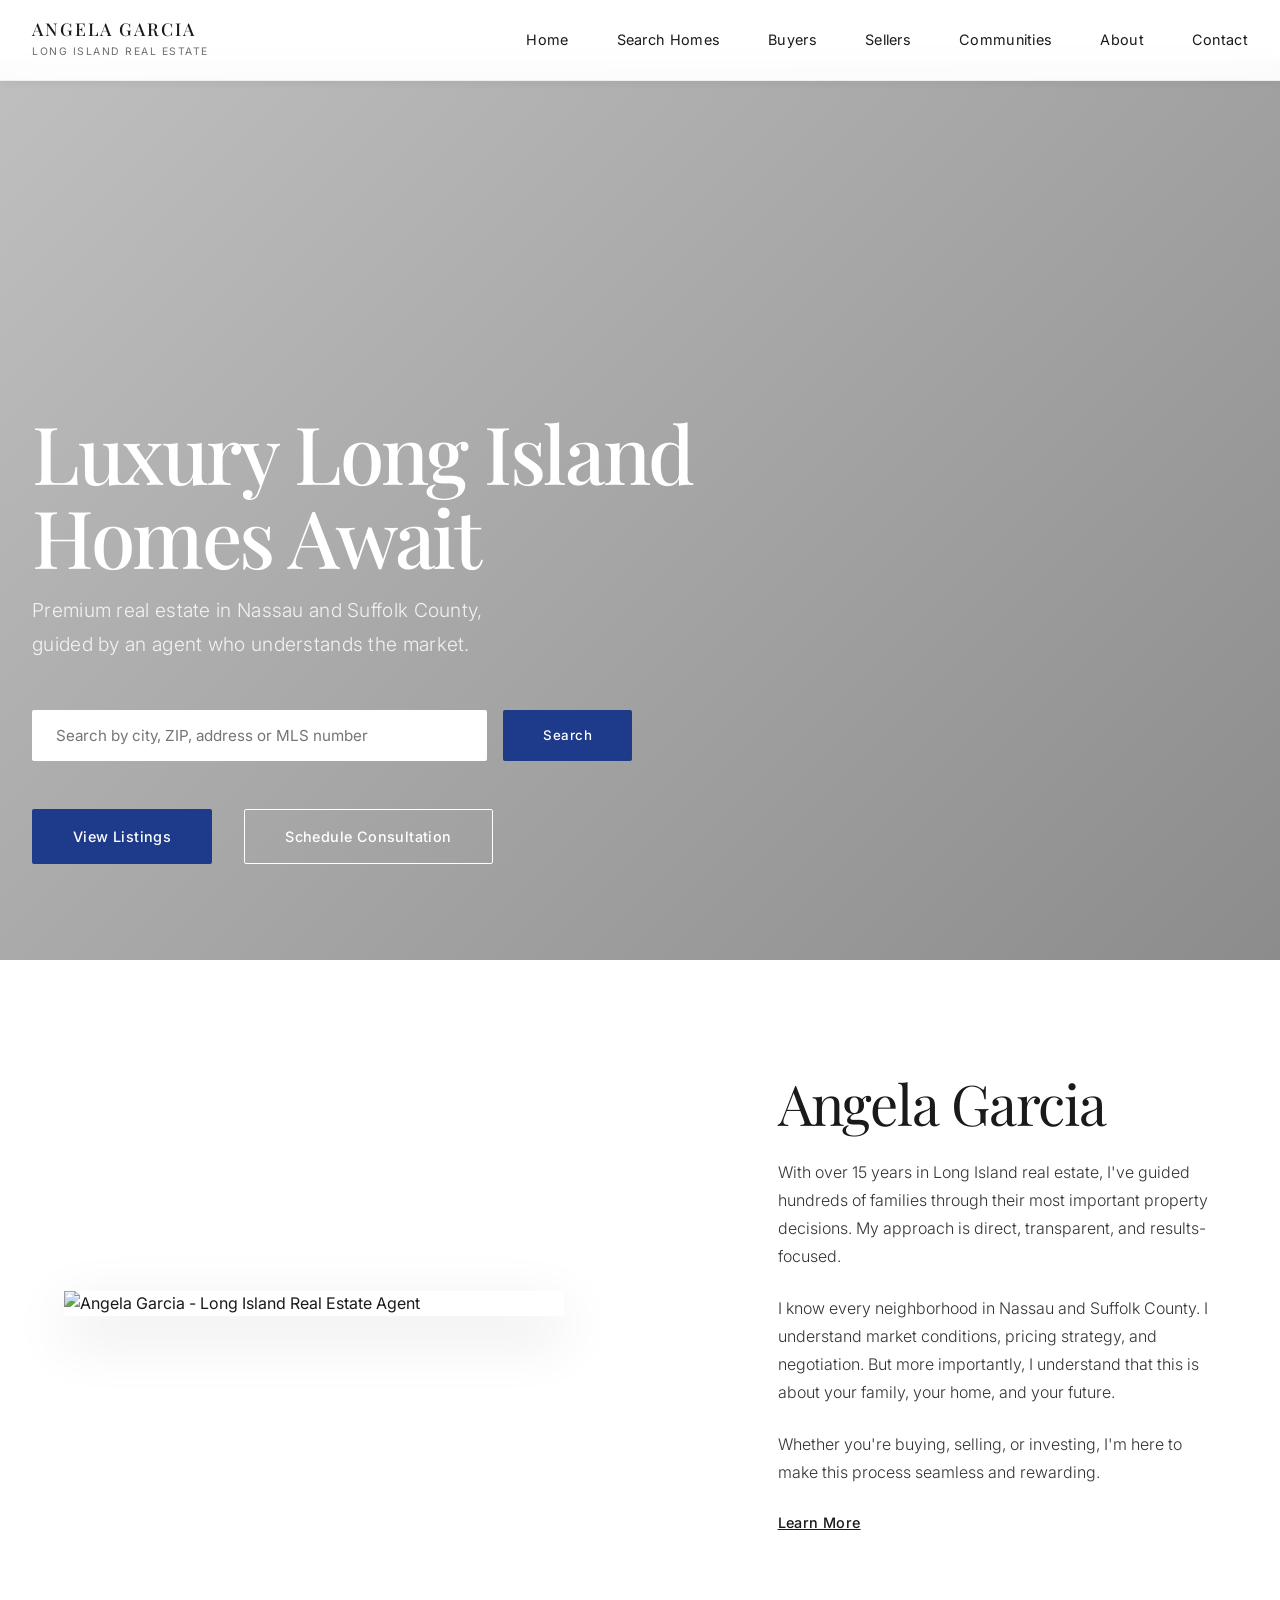
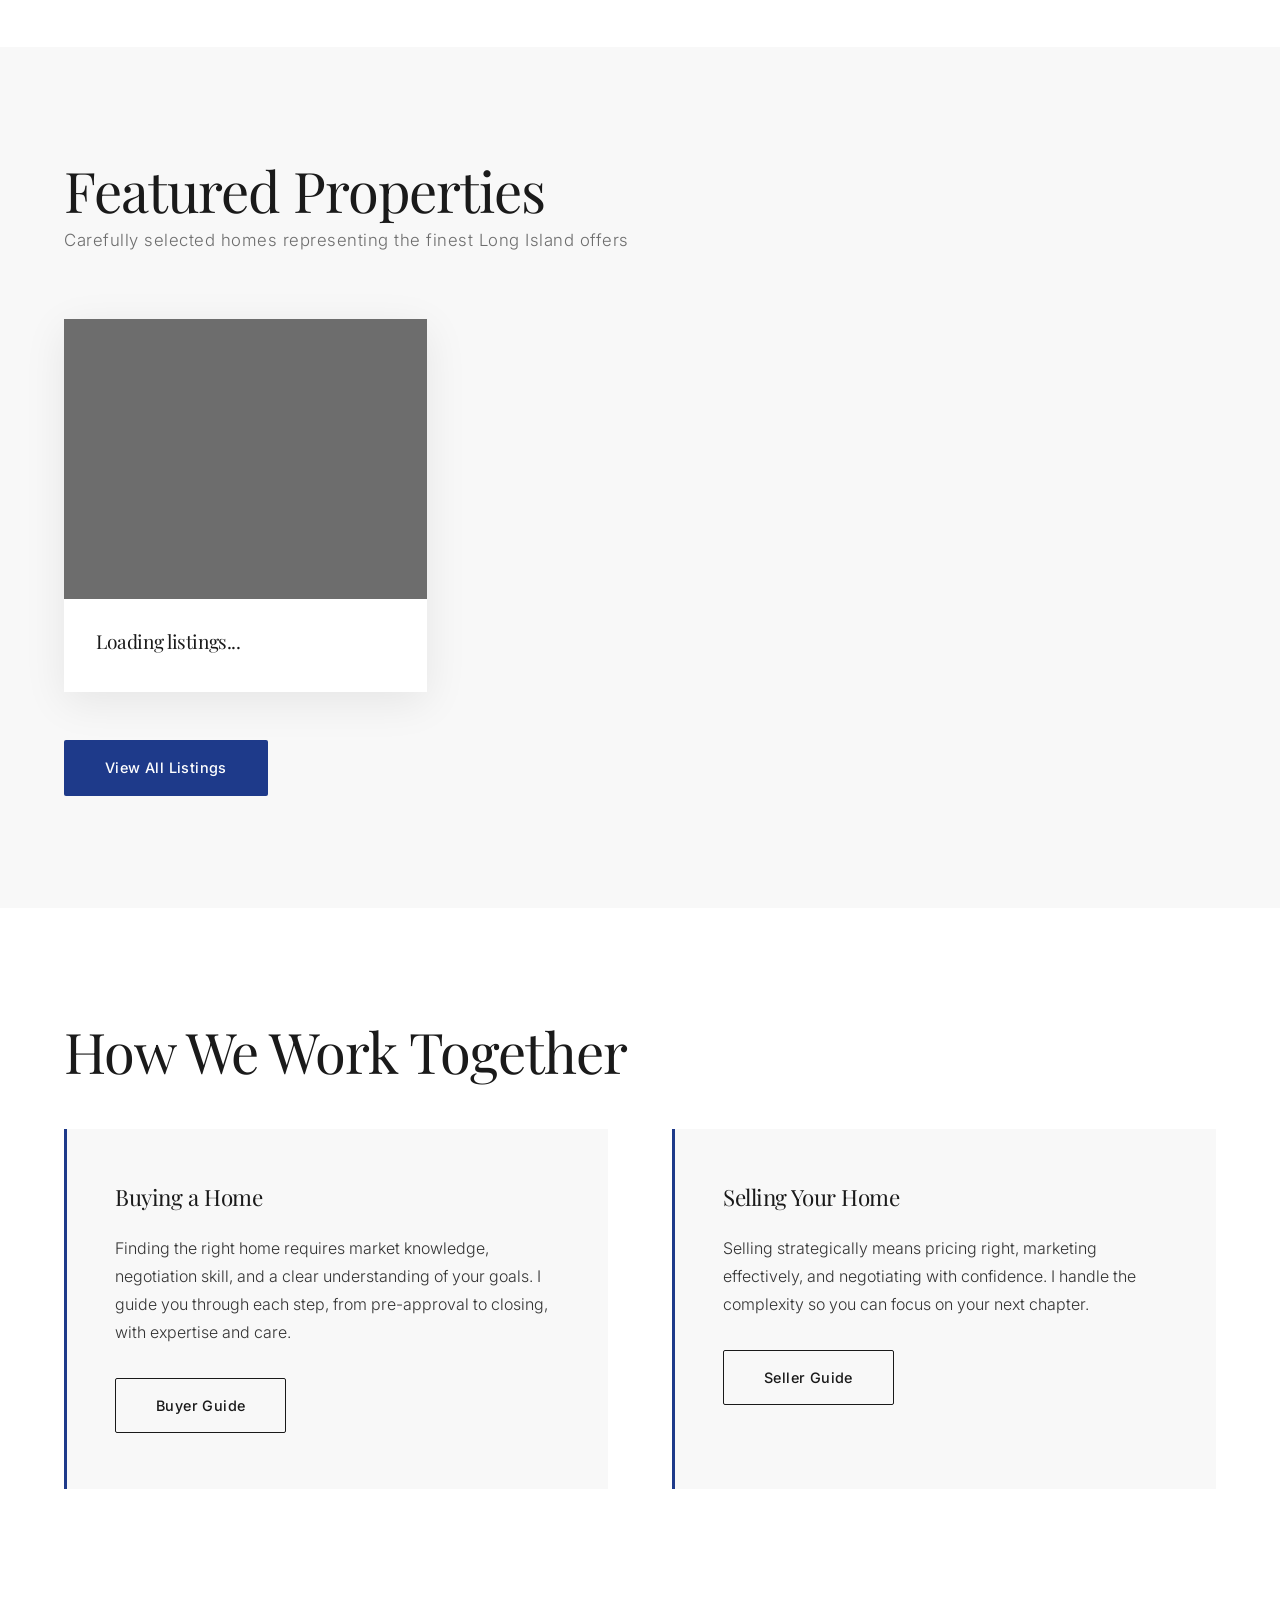
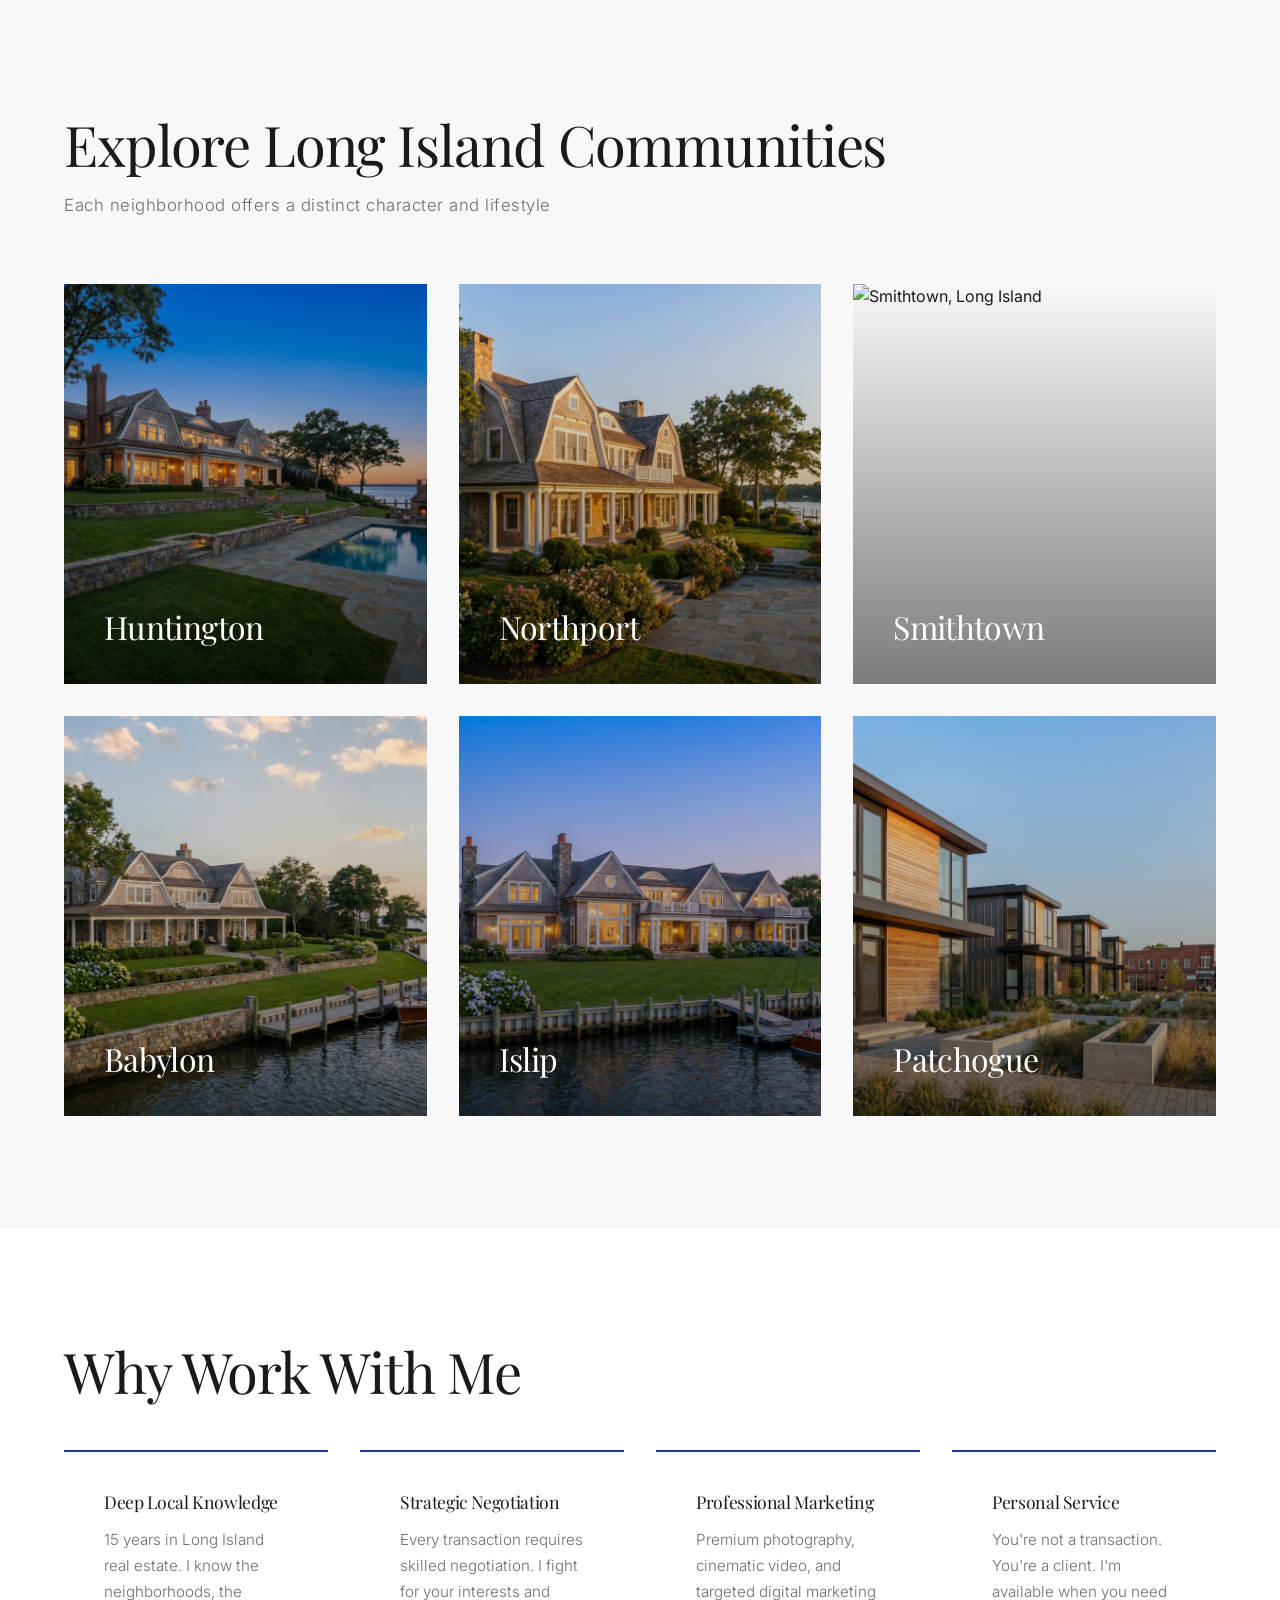
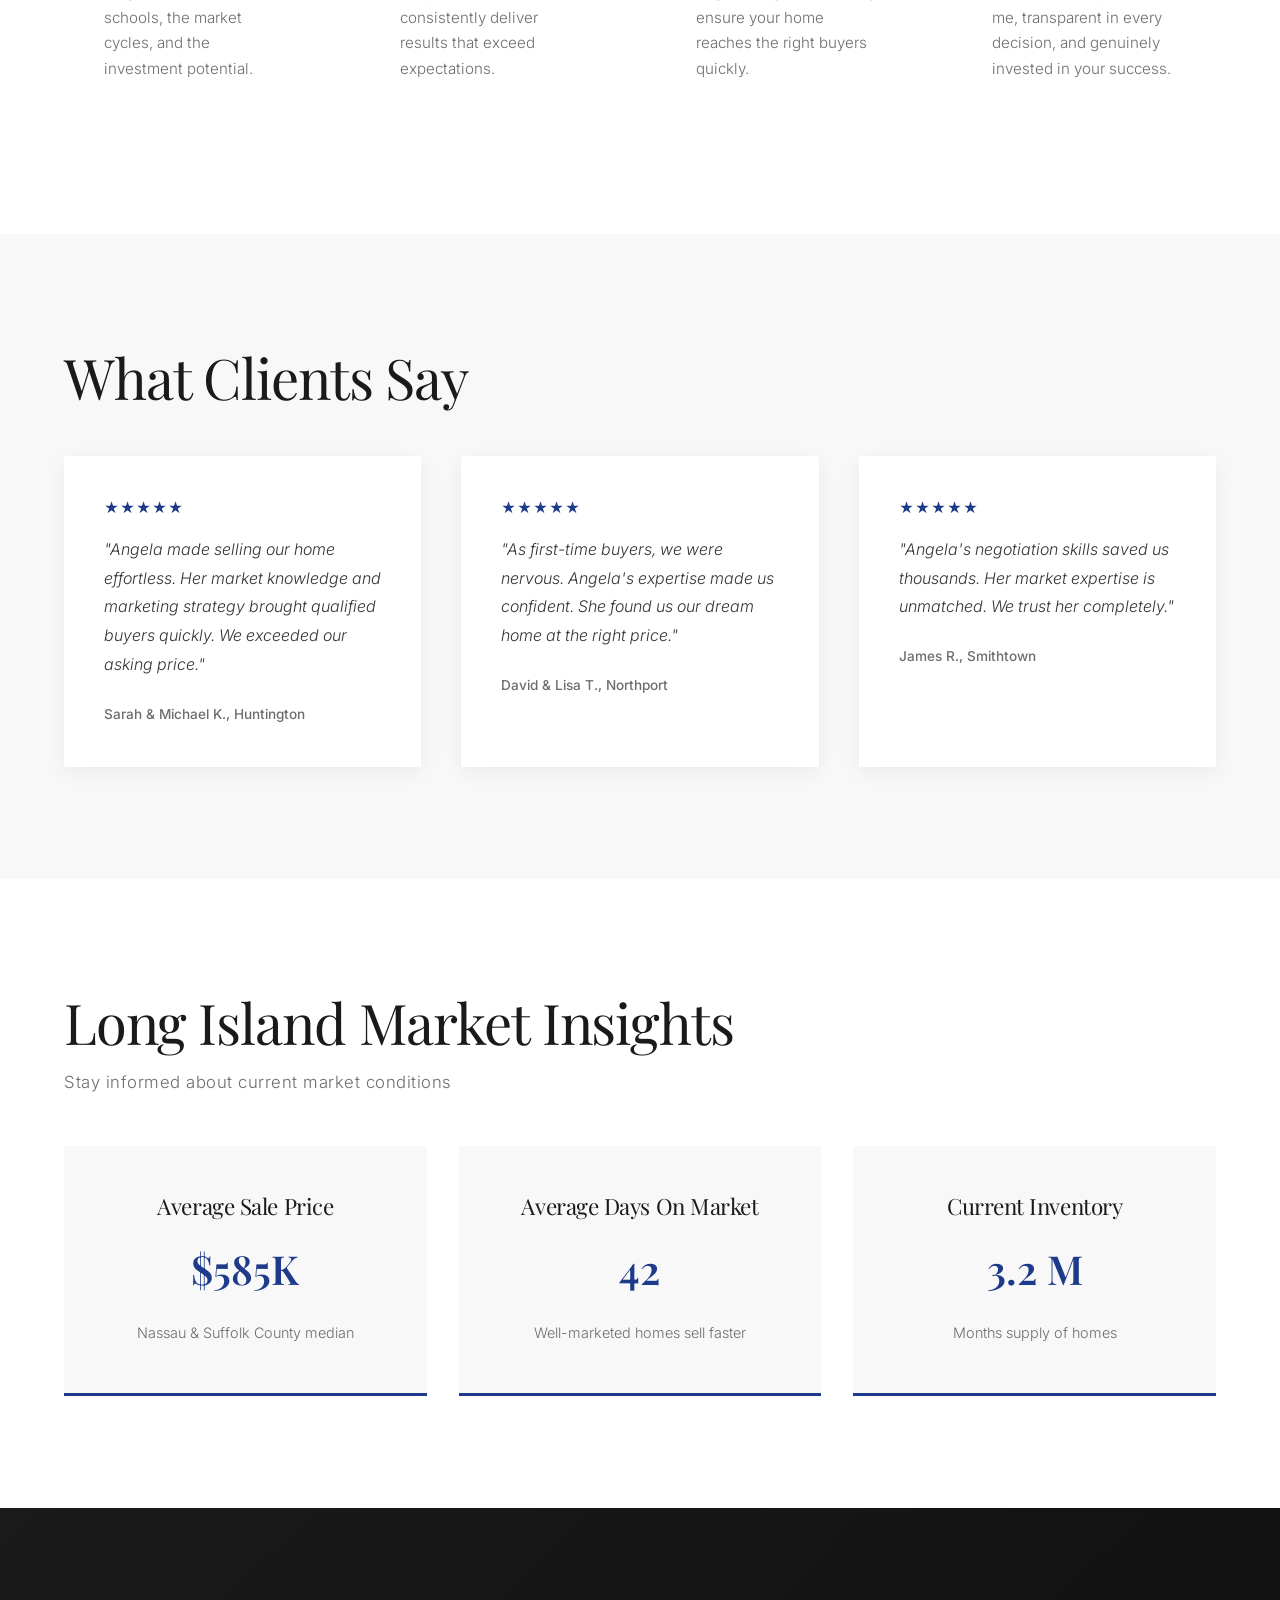
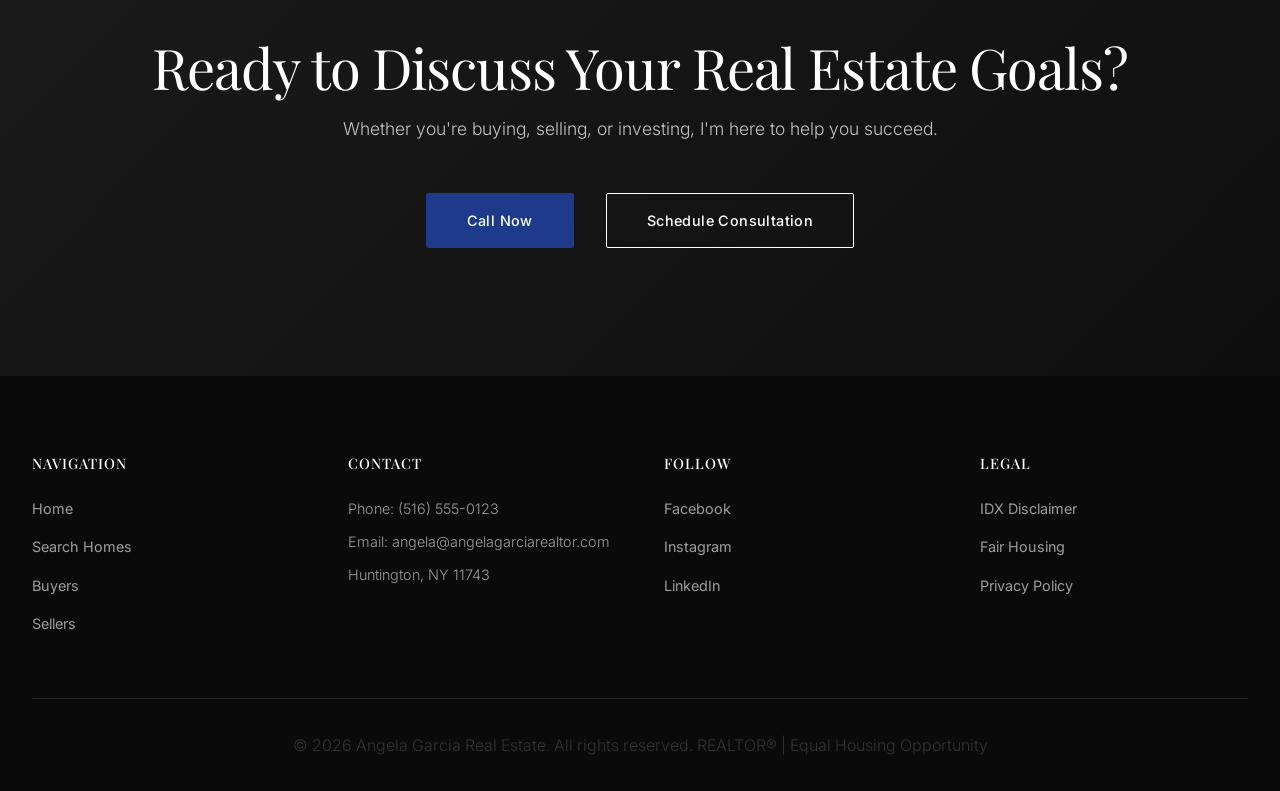
==== index.html @ 5ab620cd "Initial commit - mobile hamburger menu included" ====
<!DOCTYPE html>
<html lang="en">
<head>
    <meta charset="UTF-8">
    <meta name="viewport" content="width=device-width, initial-scale=1.0">
    <title>Angela Garcia | Long Island Luxury Real Estate</title>
    <meta name="description" content="Discover luxury Long Island real estate. Premium homes in Nassau & Suffolk County. Expert realtor with 15+ years of experience.">
    <meta name="keywords" content="Long Island realtor, luxury homes, Nassau County, Suffolk County, real estate agent">
    <meta property="og:title" content="Angela Garcia | Long Island Luxury Real Estate">
    <meta property="og:description" content="Premium real estate services for Long Island buyers and sellers.">
    <meta property="og:type" content="website">
    <link rel="stylesheet" href="css/styles.css">
</head>
<body>

<!-- NAVIGATION -->
<nav class="navbar">
    <div class="nav-container">
        <div class="logo">
            <h1>ANGELA GARCIA</h1>
            <p class="logo-subtitle">LONG ISLAND REAL ESTATE</p>
        </div>
        <ul class="nav-menu" id="navMenu">
            <li><a href="#home">Home</a></li>
            <li><a href="search.html">Search Homes</a></li>
            <li><a href="buyers.html">Buyers</a></li>
            <li><a href="sellers.html">Sellers</a></li>
            <li><a href="communities.html">Communities</a></li>
            <li><a href="about.html">About</a></li>
            <li><a href="contact.html">Contact</a></li>
        </ul>
        <!-- HAMBURGER MENU -->
        <button class="hamburger" id="hamburger" aria-label="Toggle navigation menu">
            <span></span>
            <span></span>
            <span></span>
        </button>
    </div>
</nav>

<!-- HERO SECTION -->
<section class="hero" id="home">
    <video autoplay muted loop playsinline class="hero-video">
        <source src="media/hero-video.mp4" type="video/mp4">
    </video>
    <div class="hero-overlay"></div>
    <div class="hero-content">
        <h1 class="hero-headline">Luxury Long Island Homes Await</h1>
        <p class="hero-subheadline">Premium real estate in Nassau and Suffolk County, guided by an agent who understands the market.</p>
        
        <div class="hero-search-bar">
            <input type="text" placeholder="Search by city, ZIP, address or MLS number" class="search-input" id="idxSearchInput">
            <button class="search-btn">Search</button>
        </div>

        <div class="hero-buttons">
            <a href="search.html" class="btn btn-primary">View Listings</a>
            <a href="contact.html" class="btn btn-secondary">Schedule Consultation</a>
        </div>
    </div>
</section>

<!-- REALTOR INTRO SECTION -->
<section class="realtor-intro">
    <div class="container">
        <div class="intro-grid">
            <div class="intro-image">
                <img src="media/angela-headshot.jpg" alt="Angela Garcia - Long Island Real Estate Agent" class="headshot">
            </div>
            <div class="intro-content">
                <h2>Angela Garcia</h2>
                <p>With over 15 years in Long Island real estate, I've guided hundreds of families through their most important property decisions. My approach is direct, transparent, and results-focused.</p>
                <p>I know every neighborhood in Nassau and Suffolk County. I understand market conditions, pricing strategy, and negotiation. But more importantly, I understand that this is about your family, your home, and your future.</p>
                <p>Whether you're buying, selling, or investing, I'm here to make this process seamless and rewarding.</p>
                <a href="about.html" class="btn btn-text">Learn More</a>
            </div>
        </div>
    </div>
</section>

<!-- FEATURED LISTINGS SECTION -->
<section class="featured-listings">
    <div class="container">
        <h2>Featured Properties</h2>
        <p class="section-subtitle">Carefully selected homes representing the finest Long Island offers</p>
        
        <div class="listings-grid" id="featuredListings">
            <!-- IDX listings populated here -->
            <div class="listing-card placeholder">
                <div class="listing-image"></div>
                <div class="listing-info">
                    <h3>Loading listings...</h3>
                </div>
            </div>
        </div>

        <div class="section-cta">
            <a href="search.html" class="btn btn-primary">View All Listings</a>
        </div>
    </div>
</section>

<!-- BUY OR SELL SECTION -->
<section class="buy-or-sell">
    <div class="container">
        <h2>How We Work Together</h2>
        
        <div class="two-column-grid">
            <div class="card">
                <h3>Buying a Home</h3>
                <p>Finding the right home requires market knowledge, negotiation skill, and a clear understanding of your goals. I guide you through each step, from pre-approval to closing, with expertise and care.</p>
                <a href="buyers.html" class="btn btn-outline">Buyer Guide</a>
            </div>
            <div class="card">
                <h3>Selling Your Home</h3>
                <p>Selling strategically means pricing right, marketing effectively, and negotiating with confidence. I handle the complexity so you can focus on your next chapter.</p>
                <a href="sellers.html" class="btn btn-outline">Seller Guide</a>
            </div>
        </div>
    </div>
</section>

<!-- COMMUNITIES SECTION -->
<section class="communities">
    <div class="container">
        <h2>Explore Long Island Communities</h2>
        <p class="section-subtitle">Each neighborhood offers a distinct character and lifestyle</p>
        
        <div class="communities-grid">
            <div class="community-card">
                <img src="media/huntington.jpg" alt="Huntington, Long Island">
                <h3>Huntington</h3>
                <a href="pages/huntington.html" class="btn btn-secondary">Explore</a>
            </div>
            <div class="community-card">
                <img src="media/northport.jpg" alt="Northport, Long Island">
                <h3>Northport</h3>
                <a href="pages/northport.html" class="btn btn-secondary">Explore</a>
            </div>
            <div class="community-card">
                <img src="media/smithtown.jpg" alt="Smithtown, Long Island">
                <h3>Smithtown</h3>
                <a href="pages/smithtown.html" class="btn btn-secondary">Explore</a>
            </div>
            <div class="community-card">
                <img src="media/babylon.jpg" alt="Babylon, Long Island">
                <h3>Babylon</h3>
                <a href="pages/babylon.html" class="btn btn-secondary">Explore</a>
            </div>
            <div class="community-card">
                <img src="media/islip.jpg" alt="Islip, Long Island">
                <h3>Islip</h3>
                <a href="pages/islip.html" class="btn btn-secondary">Explore</a>
            </div>
            <div class="community-card">
                <img src="media/patchogue.jpg" alt="Patchogue, Long Island">
                <h3>Patchogue</h3>
                <a href="pages/patchogue.html" class="btn btn-secondary">Explore</a>
            </div>
        </div>
    </div>
</section>

<!-- WHY WORK WITH US SECTION -->
<section class="why-work">
    <div class="container">
        <h2>Why Work With Me</h2>
        
        <div class="benefits-grid">
            <div class="benefit-card">
                <h3>Deep Local Knowledge</h3>
                <p>15 years in Long Island real estate. I know the neighborhoods, the schools, the market cycles, and the investment potential.</p>
            </div>
            <div class="benefit-card">
                <h3>Strategic Negotiation</h3>
                <p>Every transaction requires skilled negotiation. I fight for your interests and consistently deliver results that exceed expectations.</p>
            </div>
            <div class="benefit-card">
                <h3>Professional Marketing</h3>
                <p>Premium photography, cinematic video, and targeted digital marketing ensure your home reaches the right buyers quickly.</p>
            </div>
            <div class="benefit-card">
                <h3>Personal Service</h3>
                <p>You're not a transaction. You're a client. I'm available when you need me, transparent in every decision, and genuinely invested in your success.</p>
            </div>
        </div>
    </div>
</section>

<!-- TESTIMONIALS SECTION -->
<section class="testimonials">
    <div class="container">
        <h2>What Clients Say</h2>
        
        <div class="testimonials-carousel">
            <div class="testimonial-card">
                <div class="stars">★★★★★</div>
                <p class="testimonial-text">"Angela made selling our home effortless. Her market knowledge and marketing strategy brought qualified buyers quickly. We exceeded our asking price."</p>
                <p class="testimonial-author">Sarah & Michael K., Huntington</p>
            </div>
            <div class="testimonial-card">
                <div class="stars">★★★★★</div>
                <p class="testimonial-text">"As first-time buyers, we were nervous. Angela's expertise made us confident. She found us our dream home at the right price."</p>
                <p class="testimonial-author">David & Lisa T., Northport</p>
            </div>
            <div class="testimonial-card">
                <div class="stars">★★★★★</div>
                <p class="testimonial-text">"Angela's negotiation skills saved us thousands. Her market expertise is unmatched. We trust her completely."</p>
                <p class="testimonial-author">James R., Smithtown</p>
            </div>
        </div>
    </div>
</section>

<!-- MARKET INSIGHTS SECTION -->
<section class="market-insights">
    <div class="container">
        <h2>Long Island Market Insights</h2>
        <p class="section-subtitle">Stay informed about current market conditions</p>
        
        <div class="insights-grid">
            <div class="insight-card">
                <h3>Average Sale Price</h3>
                <p class="insight-value">$585K</p>
                <p class="insight-detail">Nassau & Suffolk County median</p>
            </div>
            <div class="insight-card">
                <h3>Average Days On Market</h3>
                <p class="insight-value">42</p>
                <p class="insight-detail">Well-marketed homes sell faster</p>
            </div>
            <div class="insight-card">
                <h3>Current Inventory</h3>
                <p class="insight-value">3.2 M</p>
                <p class="insight-detail">Months supply of homes</p>
            </div>
        </div>
    </div>
</section>

<!-- CONTACT CTA SECTION -->
<section class="contact-cta">
    <h2>Ready to Discuss Your Real Estate Goals?</h2>
    <p>Whether you're buying, selling, or investing, I'm here to help you succeed.</p>
    <div class="cta-buttons">
        <a href="tel:+15165550123" class="btn btn-primary">Call Now</a>
        <a href="contact.html" class="btn btn-secondary">Schedule Consultation</a>
    </div>
</section>

<!-- FOOTER -->
<footer class="footer">
    <div class="footer-container">
        <div class="footer-grid">
            <div class="footer-section">
                <h4>Navigation</h4>
                <ul>
                    <li><a href="index.html">Home</a></li>
                    <li><a href="search.html">Search Homes</a></li>
                    <li><a href="buyers.html">Buyers</a></li>
                    <li><a href="sellers.html">Sellers</a></li>
                </ul>
            </div>
            <div class="footer-section">
                <h4>Contact</h4>
                <p>Phone: (516) 555-0123</p>
                <p>Email: angela@angelagarciarealtor.com</p>
                <p>Huntington, NY 11743</p>
            </div>
            <div class="footer-section">
                <h4>Follow</h4>
                <ul>
                    <li><a href="#">Facebook</a></li>
                    <li><a href="#">Instagram</a></li>
                    <li><a href="#">LinkedIn</a></li>
                </ul>
            </div>
            <div class="footer-section">
                <h4>Legal</h4>
                <ul>
                    <li><a href="#">IDX Disclaimer</a></li>
                    <li><a href="#">Fair Housing</a></li>
                    <li><a href="#">Privacy Policy</a></li>
                </ul>
            </div>
        </div>
        <div class="footer-bottom">
            <p>© 2026 Angela Garcia Real Estate. All rights reserved. REALTOR® | Equal Housing Opportunity</p>
        </div>
    </div>
</footer>

<script>
// Mobile Menu Toggle
const hamburger = document.getElementById('hamburger');
const navMenu = document.getElementById('navMenu');

if (hamburger) {
    hamburger.addEventListener('click', function() {
        navMenu.classList.toggle('active');
        hamburger.classList.toggle('active');
    });

    // Close menu when a link is clicked
    const navLinks = navMenu.querySelectorAll('a');
    navLinks.forEach(link => {
        link.addEventListener('click', function() {
            navMenu.classList.remove('active');
            hamburger.classList.remove('active');
        });
    });
}
</script>
<script src="js/idx-framework.js"></script>
<script src="js/main.js"></script>

</body>
</html>
---- css/styles.css ----
/* ============================================
   ANGELA GARCIA REAL ESTATE
   PREMIUM LONG ISLAND LUXURY
   ============================================ */

/* TYPOGRAPHY IMPORTS */
@import url('https://fonts.googleapis.com/css2?family=Playfair+Display:wght@400;500;700&family=Inter:wght@300;400;500;600&display=swap');

/* VARIABLES */
:root {
    --white: #FFFFFF;
    --off-white: #F8F8F8;
    --black: #0A0A0A;
    --charcoal: #1a1a1a;
    --light-gray: #f2f2f2;
    --medium-gray: #6d6d6d;
    --dark-gray: #333333;
    --accent-blue: #1e3a8a;
    
    --font-display: 'Playfair Display', serif;
    --font-body: 'Inter', -apple-system, BlinkMacSystemFont, 'Segoe UI', sans-serif;
    
    --transition: all 0.4s cubic-bezier(0.23, 1, 0.320, 1);
    --transition-slow: all 0.7s cubic-bezier(0.23, 1, 0.320, 1);
}

/* RESET */
* {
    margin: 0;
    padding: 0;
    box-sizing: border-box;
}

html {
    scroll-behavior: smooth;
}

body {
    font-family: var(--font-body);
    color: var(--charcoal);
    background-color: var(--white);
    line-height: 1.6;
    overflow-x: hidden;
}

/* ============================================
   TYPOGRAPHY
   ============================================ */

h1, h2, h3, h4, h5, h6 {
    font-family: var(--font-display);
    font-weight: 400;
    line-height: 1.1;
    letter-spacing: -0.02em;
}

h1 {
    font-size: clamp(2.5rem, 6vw, 4.5rem);
    font-weight: 500;
}

h2 {
    font-size: clamp(2rem, 5vw, 3.5rem);
    margin-bottom: 1rem;
}

h3 {
    font-size: 1.4rem;
    font-weight: 400;
}

p {
    font-size: 1rem;
    color: var(--dark-gray);
    line-height: 1.75;
    font-weight: 300;
}

.section-subtitle {
    font-size: 1.05rem;
    color: var(--medium-gray);
    font-weight: 300;
    margin-bottom: 2.5rem;
    letter-spacing: 0.5px;
}

/* ============================================
   LAYOUT
   ============================================ */

.container {
    max-width: 1280px;
    margin: 0 auto;
    padding: 0 2rem;
}

section {
    position: relative;
}

/* ============================================
   NAVIGATION
   ============================================ */

.navbar {
    position: fixed;
    top: 0;
    width: 100%;
    background-color: rgba(255, 255, 255, 0.95);
    backdrop-filter: blur(20px);
    z-index: 1000;
    border-bottom: 1px solid rgba(0, 0, 0, 0.05);
    transition: var(--transition);
}

.nav-container {
    max-width: 1400px;
    margin: 0 auto;
    padding: 1.2rem 2rem;
    display: flex;
    justify-content: space-between;
    align-items: center;
}

.logo h1 {
    font-size: 1.1rem;
    letter-spacing: 2px;
    font-weight: 500;
    margin-bottom: 0;
}

.logo-subtitle {
    font-size: 0.65rem;
    letter-spacing: 1.5px;
    color: var(--medium-gray);
    text-transform: uppercase;
    font-weight: 400;
    margin-top: 0.25rem;
}

.nav-menu {
    display: flex;
    list-style: none;
    gap: 3rem;
}

.nav-menu a {
    text-decoration: none;
    color: var(--charcoal);
    font-size: 0.9rem;
    letter-spacing: 0.3px;
    font-weight: 400;
    transition: var(--transition);
    position: relative;
}

.nav-menu a::after {
    content: '';
    position: absolute;
    bottom: -5px;
    left: 0;
    width: 0;
    height: 1.5px;
    background-color: var(--accent-blue);
    transition: var(--transition);
}

.nav-menu a:hover::after {
    width: 100%;
}

/* HAMBURGER MENU */
.hamburger {
    display: none;
    flex-direction: column;
    background: none;
    border: none;
    cursor: pointer;
    padding: 0.5rem;
    gap: 0.35rem;
}

.hamburger span {
    width: 24px;
    height: 2.5px;
    background-color: var(--charcoal);
    border-radius: 2px;
    transition: var(--transition);
    transform-origin: center;
}

.hamburger.active span:nth-child(1) {
    transform: rotate(45deg) translate(8px, 8px);
}

.hamburger.active span:nth-child(2) {
    opacity: 0;
}

.hamburger.active span:nth-child(3) {
    transform: rotate(-45deg) translate(8px, -8px);
}

/* ============================================
   HERO SECTION
   ============================================ */

.hero {
    position: relative;
    height: 100vh;
    display: flex;
    align-items: flex-end;
    justify-content: flex-start;
    overflow: hidden;
    margin-top: 60px;
}

.hero-video {
    position: absolute;
    top: 0;
    left: 0;
    width: 100%;
    height: 100%;
    object-fit: cover;
    z-index: 1;
}

.hero-overlay {
    position: absolute;
    top: 0;
    left: 0;
    width: 100%;
    height: 100%;
    background: linear-gradient(135deg, rgba(0, 0, 0, 0.25) 0%, rgba(0, 0, 0, 0.45) 100%);
    z-index: 2;
}

.hero-content {
    position: relative;
    z-index: 3;
    color: var(--white);
    padding: 0 2rem 6rem 2rem;
    max-width: 65%;
    animation: fadeInUp 1.2s cubic-bezier(0.23, 1, 0.320, 1);
}

.hero-headline {
    font-size: clamp(2.5rem, 7vw, 5rem);
    font-weight: 500;
    letter-spacing: -0.03em;
    margin-bottom: 1rem;
    line-height: 1.05;
}

.hero-subheadline {
    font-size: 1.2rem;
    font-weight: 300;
    letter-spacing: 0.3px;
    margin-bottom: 3rem;
    color: rgba(255, 255, 255, 0.85);
    max-width: 500px;
}

.hero-search-bar {
    display: flex;
    gap: 1rem;
    margin-bottom: 3rem;
    max-width: 600px;
}

.search-input {
    flex: 1;
    padding: 1rem 1.5rem;
    border: none;
    border-radius: 2px;
    font-size: 0.95rem;
    background-color: var(--white);
    color: var(--charcoal);
    font-family: var(--font-body);
}

.search-btn {
    padding: 1rem 2.5rem;
    background-color: var(--accent-blue);
    color: var(--white);
    border: none;
    border-radius: 2px;
    cursor: pointer;
    font-weight: 500;
    letter-spacing: 0.5px;
    transition: var(--transition);
    font-family: var(--font-body);
}

.search-btn:hover {
    background-color: #153063;
    transform: translateY(-2px);
}

.hero-buttons {
    display: flex;
    gap: 2rem;
}

@keyframes fadeInUp {
    from {
        opacity: 0;
        transform: translateY(40px);
    }
    to {
        opacity: 1;
        transform: translateY(0);
    }
}

/* ============================================
   BUTTONS
   ============================================ */

.btn {
    display: inline-block;
    padding: 0.95rem 2.5rem;
    border-radius: 2px;
    text-decoration: none;
    font-weight: 500;
    letter-spacing: 0.4px;
    transition: var(--transition);
    font-size: 0.9rem;
    border: 1.5px solid transparent;
    cursor: pointer;
    font-family: var(--font-body);
}

.btn-primary {
    background-color: var(--accent-blue);
    color: var(--white);
}

.btn-primary:hover {
    background-color: #153063;
    transform: translateY(-3px);
}

.btn-secondary {
    background-color: transparent;
    color: var(--white);
    border-color: var(--white);
}

.btn-secondary:hover {
    background-color: var(--white);
    color: var(--charcoal);
}

.btn-outline {
    background-color: transparent;
    color: var(--charcoal);
    border-color: var(--charcoal);
}

.btn-outline:hover {
    background-color: var(--charcoal);
    color: var(--white);
}

.btn-text {
    background-color: transparent;
    color: var(--charcoal);
    padding: 0;
    border: none;
    font-weight: 500;
    text-decoration: underline;
}

.btn-text:hover {
    color: var(--accent-blue);
}

/* ============================================
   REALTOR INTRO SECTION
   ============================================ */

.realtor-intro {
    padding: 7rem 2rem;
    background-color: var(--white);
}

.intro-grid {
    display: grid;
    grid-template-columns: 55% 1fr;
    gap: 5rem;
    align-items: center;
}

.intro-image {
    position: relative;
    z-index: 1;
}

.headshot {
    width: 100%;
    max-width: 500px;
    border-radius: 0;
    box-shadow: 0 20px 60px rgba(0, 0, 0, 0.12);
    display: block;
}

.intro-content h2 {
    text-align: left;
    margin-bottom: 1.5rem;
}

.intro-content p {
    margin-bottom: 1.5rem;
    color: var(--dark-gray);
}

/* ============================================
   FEATURED LISTINGS SECTION
   ============================================ */

.featured-listings {
    padding: 7rem 2rem;
    background-color: var(--off-white);
}

.featured-listings h2 {
    text-align: left;
    margin-bottom: 0.3rem;
}

.listings-grid {
    display: grid;
    grid-template-columns: repeat(3, 1fr);
    gap: 2rem;
    margin-top: 4rem;
}

.listing-card {
    background-color: var(--white);
    border-radius: 0;
    overflow: hidden;
    box-shadow: 0 10px 40px rgba(0, 0, 0, 0.08);
    transition: var(--transition);
    transform: translateY(0);
}

.listing-card:hover {
    box-shadow: 0 25px 70px rgba(0, 0, 0, 0.15);
    transform: translateY(-8px);
}

.listing-image {
    width: 100%;
    height: 280px;
    background-color: var(--medium-gray);
    overflow: hidden;
    position: relative;
}

.listing-image img {
    width: 100%;
    height: 100%;
    object-fit: cover;
    transition: var(--transition-slow);
}

.listing-card:hover .listing-image img {
    transform: scale(1.08);
}

.listing-info {
    padding: 2rem;
}

.listing-info h3 {
    color: var(--charcoal);
    margin-bottom: 0.5rem;
    font-size: 1.2rem;
}

.listing-price {
    font-size: 1.4rem;
    font-weight: 600;
    color: var(--accent-blue);
    margin-bottom: 1rem;
}

.listing-details {
    display: flex;
    gap: 1.5rem;
    color: var(--medium-gray);
    font-size: 0.85rem;
    font-weight: 400;
}

.section-cta {
    text-align: left;
    margin-top: 3rem;
}

/* ============================================
   BUY OR SELL SECTION
   ============================================ */

.buy-or-sell {
    padding: 7rem 2rem;
    background-color: var(--white);
}

.two-column-grid {
    display: grid;
    grid-template-columns: 1fr 1fr;
    gap: 4rem;
    margin-top: 3rem;
}

.card {
    padding: 3.5rem 3rem;
    border: none;
    border-left: 3px solid var(--accent-blue);
    border-radius: 0;
    background-color: var(--off-white);
    transition: var(--transition);
    text-align: left;
}

.card:hover {
    box-shadow: 0 15px 50px rgba(0, 0, 0, 0.08);
    transform: translateX(8px);
}

.card h3 {
    margin-bottom: 1.5rem;
}

.card p {
    margin-bottom: 2rem;
    color: var(--dark-gray);
}

/* ============================================
   COMMUNITIES SECTION
   ============================================ */

.communities {
    padding: 7rem 2rem;
    background-color: var(--off-white);
}

.communities h2 {
    text-align: left;
}

.communities-grid {
    display: grid;
    grid-template-columns: repeat(3, 1fr);
    gap: 2rem;
    margin-top: 4rem;
}

.community-card {
    position: relative;
    height: 400px;
    border-radius: 0;
    overflow: hidden;
    cursor: pointer;
    transition: var(--transition);
}

.community-card img {
    width: 100%;
    height: 100%;
    object-fit: cover;
    transition: var(--transition-slow);
}

.community-card:hover img {
    transform: scale(1.12);
}

.community-card h3 {
    position: absolute;
    bottom: 2.5rem;
    left: 2.5rem;
    color: var(--white);
    font-size: 2rem;
    z-index: 10;
    transition: var(--transition);
}

.community-card::before {
    content: '';
    position: absolute;
    top: 0;
    left: 0;
    width: 100%;
    height: 100%;
    background: linear-gradient(180deg, rgba(0, 0, 0, 0) 0%, rgba(0, 0, 0, 0.5) 100%);
    z-index: 5;
}

.community-card .btn {
    position: absolute;
    bottom: 2.5rem;
    right: 2.5rem;
    z-index: 11;
    opacity: 0;
    transform: translateY(20px);
    transition: var(--transition);
}

.community-card:hover .btn {
    opacity: 1;
    transform: translateY(0);
}

/* ============================================
   WHY WORK SECTION
   ============================================ */

.why-work {
    padding: 7rem 2rem;
    background-color: var(--white);
}

.why-work h2 {
    text-align: left;
}

.benefits-grid {
    display: grid;
    grid-template-columns: repeat(4, 1fr);
    gap: 2rem;
    margin-top: 3rem;
}

.benefit-card {
    padding: 2.5rem;
    text-align: left;
    border-top: 2px solid var(--accent-blue);
    transition: var(--transition);
}

.benefit-card:hover {
    transform: translateY(-5px);
}

.benefit-card h3 {
    margin-bottom: 1rem;
    font-size: 1.1rem;
}

.benefit-card p {
    color: var(--medium-gray);
    font-size: 0.95rem;
    line-height: 1.7;
}

/* ============================================
   TESTIMONIALS
   ============================================ */

.testimonials {
    padding: 7rem 2rem;
    background-color: var(--off-white);
}

.testimonials h2 {
    text-align: left;
}

.testimonials-carousel {
    display: grid;
    grid-template-columns: repeat(auto-fit, minmax(320px, 1fr));
    gap: 2.5rem;
    margin-top: 3rem;
}

.testimonial-card {
    background-color: var(--white);
    padding: 2.5rem;
    border-radius: 0;
    box-shadow: 0 5px 20px rgba(0, 0, 0, 0.06);
    transition: var(--transition);
}

.testimonial-card:hover {
    box-shadow: 0 15px 50px rgba(0, 0, 0, 0.12);
}

.stars {
    color: var(--accent-blue);
    margin-bottom: 1rem;
    font-size: 0.9rem;
    letter-spacing: 1px;
}

.testimonial-text {
    margin-bottom: 1.5rem;
    font-style: italic;
    color: var(--dark-gray);
    line-height: 1.8;
}

.testimonial-author {
    color: var(--medium-gray);
    font-size: 0.85rem;
    font-weight: 500;
}

/* ============================================
   MARKET INSIGHTS
   ============================================ */

.market-insights {
    padding: 7rem 2rem;
    background-color: var(--white);
}

.market-insights h2 {
    text-align: left;
}

.insights-grid {
    display: grid;
    grid-template-columns: repeat(3, 1fr);
    gap: 2rem;
    margin-top: 3rem;
}

.insight-card {
    text-align: center;
    padding: 3rem 2rem;
    border-radius: 0;
    background-color: var(--off-white);
    border-bottom: 3px solid var(--accent-blue);
    transition: var(--transition);
}

.insight-card:hover {
    transform: translateY(-5px);
}

.insight-value {
    font-size: 2.5rem;
    font-weight: 600;
    color: var(--accent-blue);
    margin: 1rem 0;
    font-family: var(--font-display);
}

.insight-detail {
    color: var(--medium-gray);
    font-size: 0.9rem;
}

/* ============================================
   CONTACT CTA
   ============================================ */

.contact-cta {
    padding: 8rem 2rem;
    background: linear-gradient(135deg, var(--charcoal) 0%, #0f0f0f 100%);
    color: var(--white);
    text-align: center;
}

.contact-cta h2 {
    color: var(--white);
    margin-bottom: 1rem;
}

.contact-cta p {
    color: rgba(255, 255, 255, 0.75);
    margin-bottom: 3rem;
    font-size: 1.1rem;
}

.cta-buttons {
    display: flex;
    gap: 2rem;
    justify-content: center;
    flex-wrap: wrap;
}

/* ============================================
   FOOTER
   ============================================ */

.footer {
    background-color: var(--black);
    color: var(--white);
    padding: 5rem 0 2rem;
}

.footer-container {
    max-width: 1280px;
    margin: 0 auto;
    padding: 0 2rem;
}

.footer-grid {
    display: grid;
    grid-template-columns: repeat(4, 1fr);
    gap: 3rem;
    margin-bottom: 3rem;
}

.footer-section h4 {
    margin-bottom: 1.5rem;
    font-size: 0.9rem;
    letter-spacing: 1px;
    text-transform: uppercase;
    font-weight: 500;
}

.footer-section ul {
    list-style: none;
}

.footer-section li {
    margin-bottom: 0.8rem;
}

.footer-section a {
    color: rgba(255, 255, 255, 0.6);
    text-decoration: none;
    font-size: 0.9rem;
    transition: var(--transition);
}

.footer-section a:hover {
    color: var(--accent-blue);
}

.footer-section p {
    color: rgba(255, 255, 255, 0.6);
    font-size: 0.9rem;
    margin-bottom: 0.5rem;
}

.footer-bottom {
    text-align: center;
    padding-top: 2rem;
    border-top: 1px solid rgba(255, 255, 255, 0.1);
    color: rgba(255, 255, 255, 0.4);
    font-size: 0.8rem;
}

/* ============================================
   RESPONSIVE
   ============================================ */

@media (max-width: 1024px) {
    .intro-grid {
        grid-template-columns: 1fr;
    }

    .listings-grid {
        grid-template-columns: repeat(2, 1fr);
    }

    .communities-grid {
        grid-template-columns: repeat(2, 1fr);
    }

    .benefits-grid {
        grid-template-columns: repeat(2, 1fr);
    }

    .insights-grid {
        grid-template-columns: repeat(2, 1fr);
    }

    .nav-menu {
        gap: 1.5rem;
    }

    .nav-menu a {
        font-size: 0.8rem;
    }

    .hero-content {
        max-width: 100%;
    }
}

@media (max-width: 768px) {
    .nav-menu {
        flex-direction: column;
        gap: 1rem;
        font-size: 0.85rem;
    }

    .hero-headline {
        font-size: 2rem;
    }

    .hero-subheadline {
        font-size: 1rem;
    }

    .hero-buttons {
        flex-direction: column;
        gap: 1rem;
    }

    .hero-search-bar {
        flex-direction: column;
    }

    .hero-content {
        padding: 0 1.5rem 3rem 1.5rem;
    }

    .listings-grid,
    .communities-grid,
    .insights-grid {
        grid-template-columns: 1fr;
    }

    .two-column-grid {
        grid-template-columns: 1fr;
        gap: 2rem;
    }

    .benefits-grid {
        grid-template-columns: 1fr;
    }

    .footer-grid {
        grid-template-columns: repeat(2, 1fr);
        gap: 2rem;
    }

    .cta-buttons {
        flex-direction: column;
    }

    .btn {
        width: 100%;
        text-align: center;
    }
}

@media (max-width: 480px) {
    .hamburger {
        display: flex;
    }

    .nav-menu {
        position: absolute;
        top: 70px;
        left: 0;
        right: 0;
        background-color: rgba(255, 255, 255, 0.98);
        backdrop-filter: blur(20px);
        flex-direction: column;
        list-style: none;
        padding: 1.5rem 1rem;
        gap: 0;
        max-height: 0;
        overflow: hidden;
        transition: max-height 0.4s ease-in-out;
        border-bottom: 1px solid rgba(0, 0, 0, 0.05);
    }

    .nav-menu.active {
        max-height: 400px;
    }

    .nav-menu li {
        border-bottom: 1px solid rgba(0, 0, 0, 0.05);
        padding: 1rem 0;
    }

    .nav-menu li:last-child {
        border-bottom: none;
    }

    .nav-menu a {
        font-size: 0.95rem;
        color: var(--charcoal);
    }

    .nav-menu a::after {
        display: none;
    }

    h1 {
        font-size: 1.6rem;
    }

    .logo h1 {
        font-size: 0.95rem;
    }

    .logo-subtitle {
        font-size: 0.55rem;
    }

    h2 {
        font-size: 1.5rem;
    }

    .container {
        padding: 0 1rem;
    }

    .realtor-intro,
    .featured-listings,
    .buy-or-sell,
    .communities,
    .why-work,
    .testimonials,
    .market-insights {
        padding: 3rem 1rem;
    }

    .community-card h3 {
        font-size: 1.3rem;
        bottom: 1rem;
        left: 1rem;
    }

    .two-column-grid,
    .footer-grid {
        gap: 1.5rem;
    }
}
/* Cache bust 1781561264 */
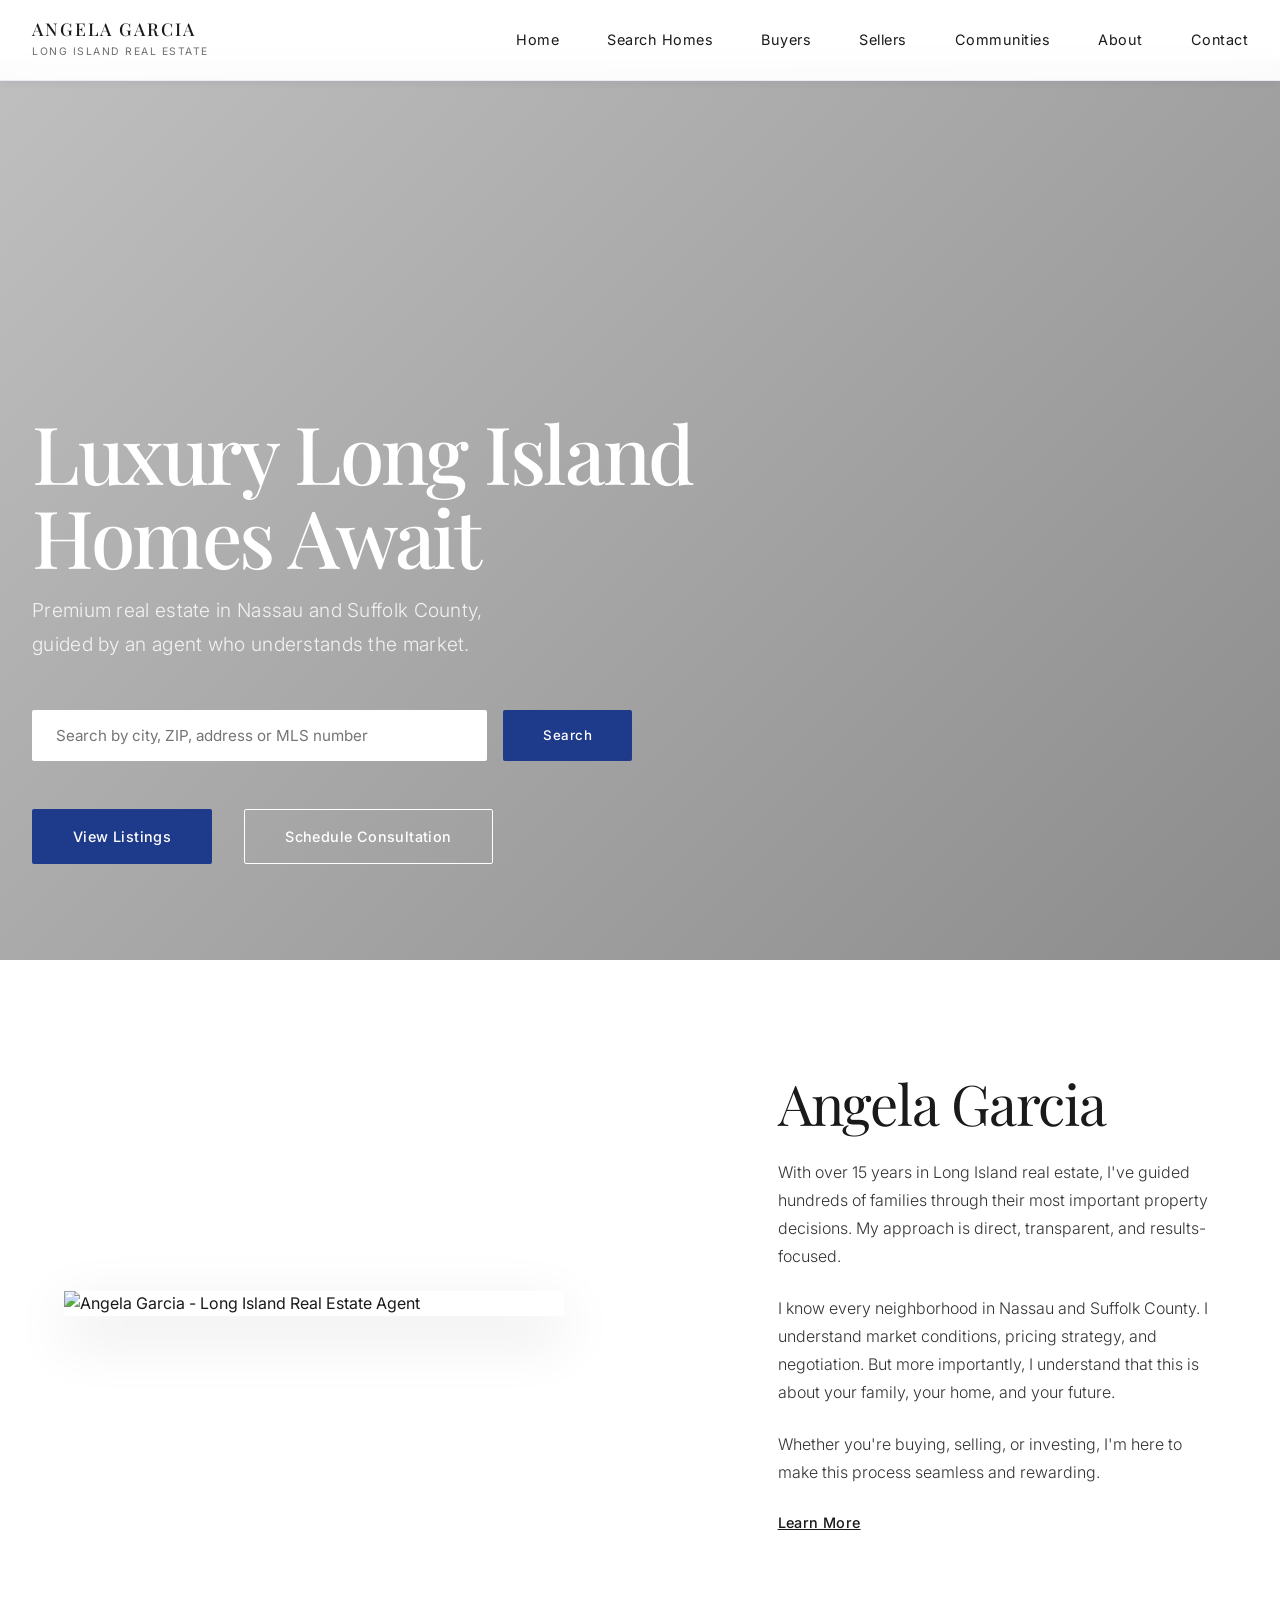
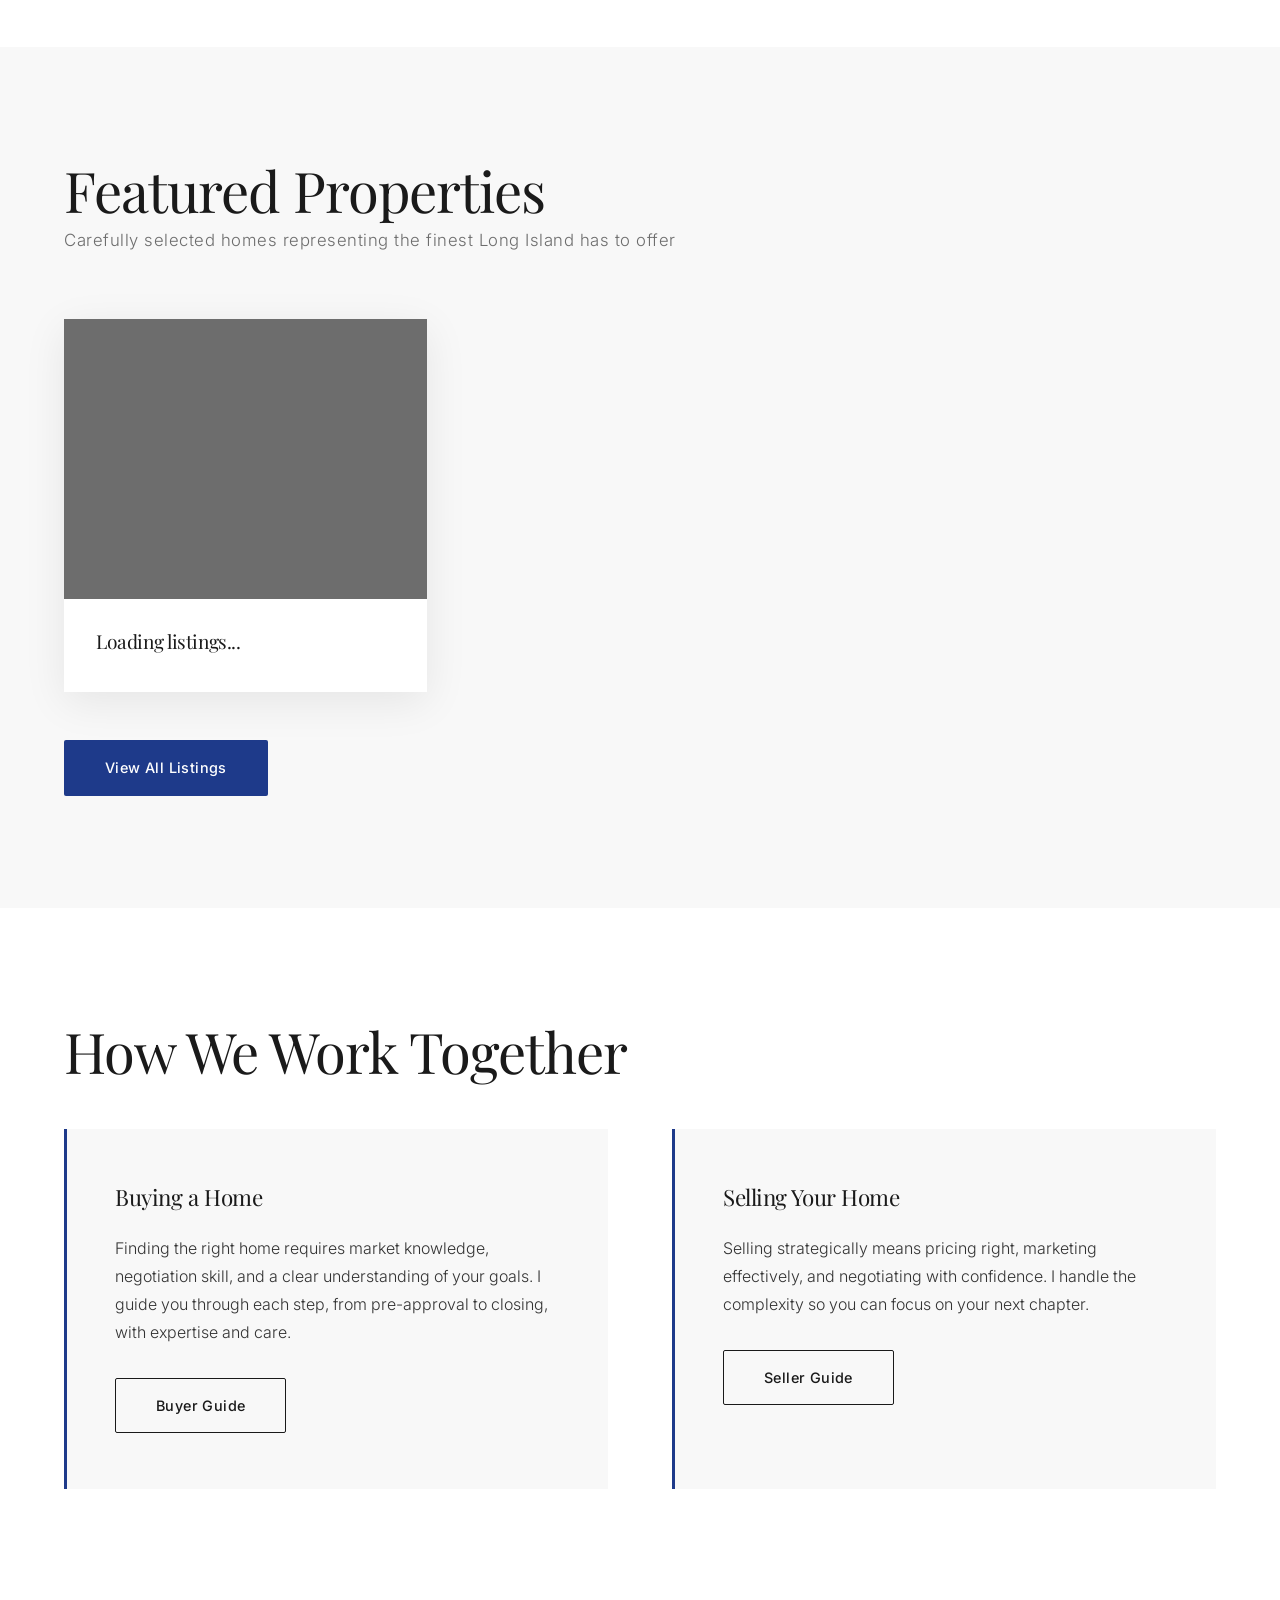
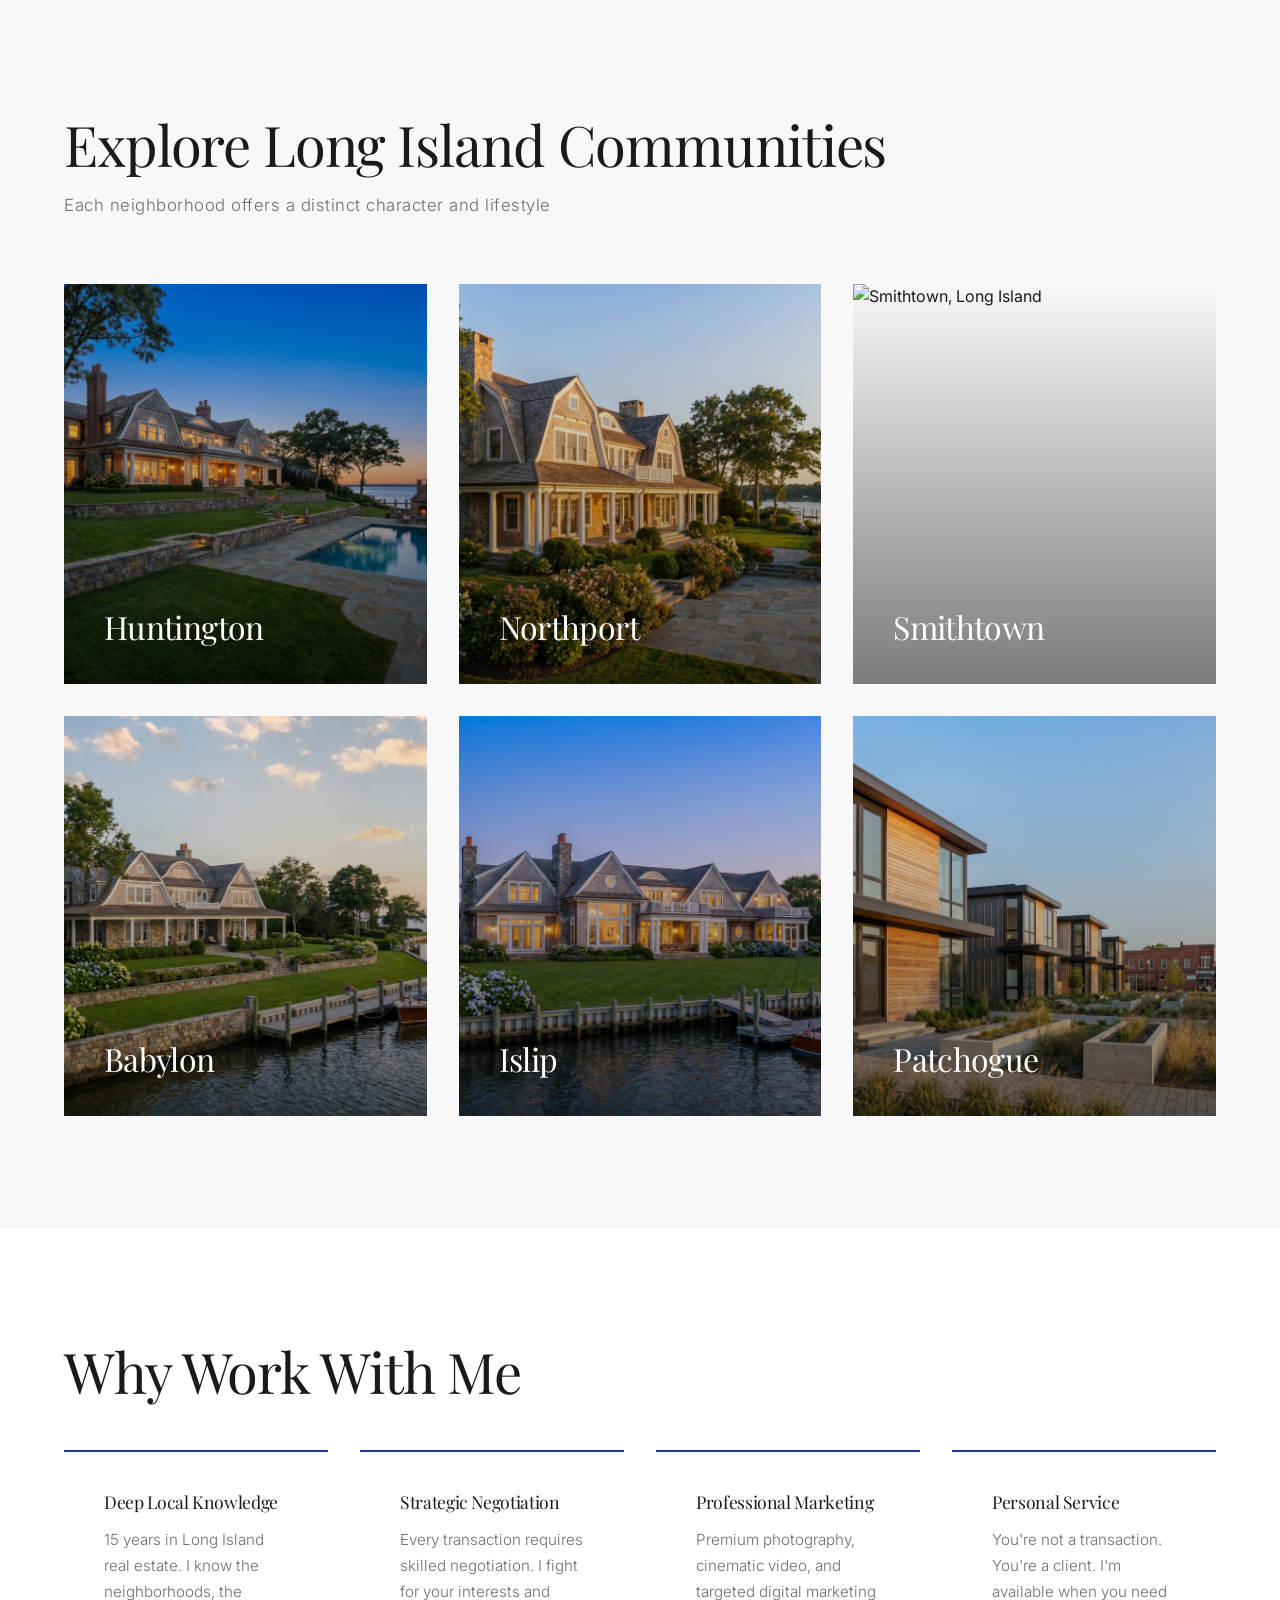
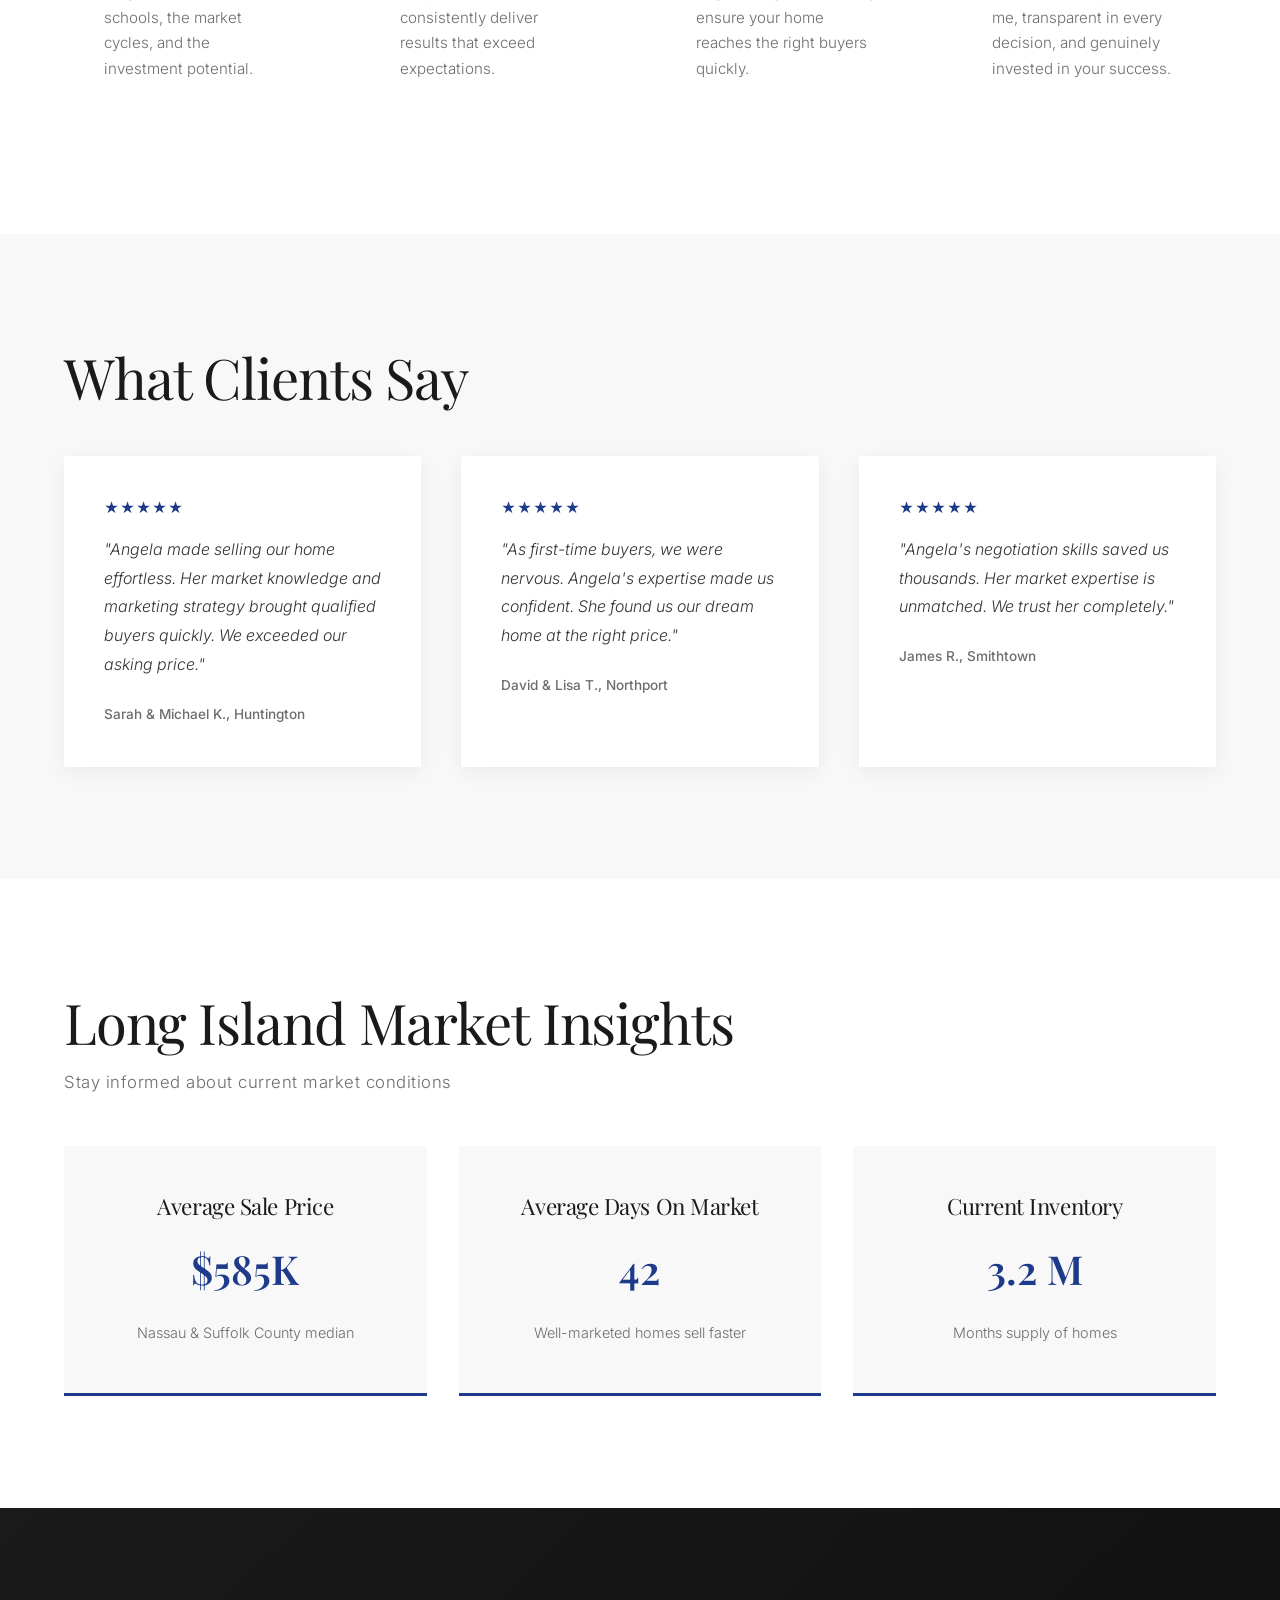
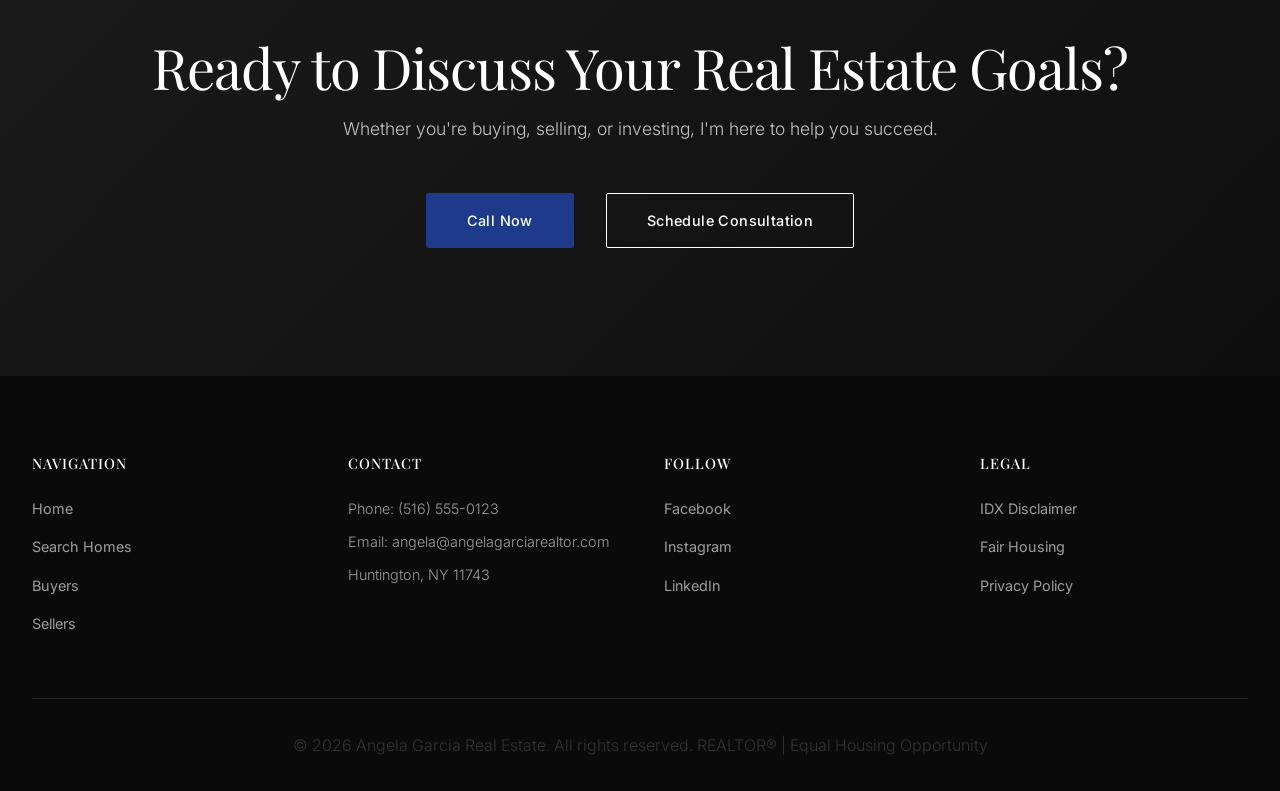
==== commit 65c24bbc: "Complete polish pass: enhanced mobile nav with scroll lock & animations, desktop nav hover states, c" ====
--- a/index.html
+++ b/index.html
@@ -82,7 +82,7 @@
 <section class="featured-listings">
     <div class="container">
         <h2>Featured Properties</h2>
-        <p class="section-subtitle">Carefully selected homes representing the finest Long Island offers</p>
+        <p class="section-subtitle">Carefully selected homes representing the finest Long Island has to offer</p>
         
         <div class="listings-grid" id="featuredListings">
             <!-- IDX listings populated here -->
@@ -291,23 +291,50 @@
 </footer>
 
 <script>
-// Mobile Menu Toggle
+// Mobile Menu Toggle with Scroll Lock
 const hamburger = document.getElementById('hamburger');
 const navMenu = document.getElementById('navMenu');
+const body = document.body;
+
+function toggleMenu() {
+    const isActive = navMenu.classList.contains('active');
+    
+    if (!isActive) {
+        // Open menu
+        navMenu.classList.add('active');
+        hamburger.classList.add('active');
+        body.classList.add('menu-open');
+        body.style.overflow = 'hidden';
+    } else {
+        // Close menu
+        closeMenu();
+    }
+}
+
+function closeMenu() {
+    navMenu.classList.remove('active');
+    hamburger.classList.remove('active');
+    body.classList.remove('menu-open');
+    body.style.overflow = '';
+}
 
 if (hamburger) {
-    hamburger.addEventListener('click', function() {
-        navMenu.classList.toggle('active');
-        hamburger.classList.toggle('active');
-    });
+    hamburger.addEventListener('click', toggleMenu);
 
     // Close menu when a link is clicked
     const navLinks = navMenu.querySelectorAll('a');
     navLinks.forEach(link => {
-        link.addEventListener('click', function() {
-            navMenu.classList.remove('active');
-            hamburger.classList.remove('active');
+        link.addEventListener('click', function(e) {
+            // Don't close immediately for hash links (allow them to navigate)
+            closeMenu();
         });
+    });
+    
+    // Close menu on escape key
+    document.addEventListener('keydown', function(e) {
+        if (e.key === 'Escape' && navMenu.classList.contains('active')) {
+            closeMenu();
+        }
     });
 }
 </script>
--- a/css/styles.css
+++ b/css/styles.css
@@ -109,8 +109,9 @@
     background-color: rgba(255, 255, 255, 0.95);
     backdrop-filter: blur(20px);
     z-index: 1000;
-    border-bottom: 1px solid rgba(0, 0, 0, 0.05);
+    border-bottom: 1px solid rgba(30, 58, 138, 0.08);
     transition: var(--transition);
+    box-shadow: 0 2px 8px rgba(0, 0, 0, 0.04);
 }
 
 .nav-container {
@@ -148,21 +149,26 @@
     text-decoration: none;
     color: var(--charcoal);
     font-size: 0.9rem;
-    letter-spacing: 0.3px;
+    letter-spacing: 0.5px;
     font-weight: 400;
-    transition: var(--transition);
+    transition: all 0.3s cubic-bezier(0.23, 1, 0.320, 1);
     position: relative;
 }
 
 .nav-menu a::after {
     content: '';
     position: absolute;
-    bottom: -5px;
+    bottom: -6px;
     left: 0;
     width: 0;
     height: 1.5px;
     background-color: var(--accent-blue);
-    transition: var(--transition);
+    transition: all 0.3s cubic-bezier(0.23, 1, 0.320, 1);
+}
+
+.nav-menu a:hover {
+    color: var(--accent-blue);
+    letter-spacing: 0.7px;
 }
 
 .nav-menu a:hover::after {
@@ -178,19 +184,25 @@
     cursor: pointer;
     padding: 0.5rem;
     gap: 0.35rem;
+    z-index: 1001;
 }
 
 .hamburger span {
-    width: 24px;
-    height: 2.5px;
+    width: 26px;
+    height: 3px;
     background-color: var(--charcoal);
     border-radius: 2px;
-    transition: var(--transition);
+    transition: all 0.35s cubic-bezier(0.23, 1, 0.320, 1);
     transform-origin: center;
 }
 
+.hamburger:hover span {
+    background-color: var(--accent-blue);
+}
+
 .hamburger.active span:nth-child(1) {
-    transform: rotate(45deg) translate(8px, 8px);
+    transform: rotate(45deg) translate(9px, 9px);
+    background-color: var(--accent-blue);
 }
 
 .hamburger.active span:nth-child(2) {
@@ -198,7 +210,31 @@
 }
 
 .hamburger.active span:nth-child(3) {
-    transform: rotate(-45deg) translate(8px, -8px);
+    transform: rotate(-45deg) translate(9px, -9px);
+    background-color: var(--accent-blue);
+}
+
+/* MOBILE MENU OVERLAY */
+body.menu-open {
+    overflow: hidden;
+}
+
+.nav-menu-overlay {
+    display: none;
+    position: fixed;
+    top: 60px;
+    left: 0;
+    right: 0;
+    bottom: 0;
+    background-color: rgba(0, 0, 0, 0.4);
+    z-index: 999;
+    opacity: 0;
+    transition: opacity 0.35s ease-in-out;
+}
+
+.nav-menu-overlay.active {
+    display: block;
+    opacity: 1;
 }
 
 /* ============================================
@@ -356,11 +392,14 @@
     background-color: transparent;
     color: var(--charcoal);
     border-color: var(--charcoal);
+    transition: all 0.3s cubic-bezier(0.23, 1, 0.320, 1);
 }
 
 .btn-outline:hover {
     background-color: var(--charcoal);
     color: var(--white);
+    box-shadow: 0 4px 12px rgba(26, 26, 26, 0.15);
+    transform: translateY(-2px);
 }
 
 .btn-text {
@@ -950,46 +989,76 @@
     }
 
     .nav-menu {
-        position: absolute;
-        top: 70px;
+        position: fixed;
+        top: 60px;
         left: 0;
         right: 0;
-        background-color: rgba(255, 255, 255, 0.98);
-        backdrop-filter: blur(20px);
+        background-color: var(--white);
         flex-direction: column;
         list-style: none;
-        padding: 1.5rem 1rem;
+        padding: 1.5rem 1.5rem;
         gap: 0;
         max-height: 0;
         overflow: hidden;
-        transition: max-height 0.4s ease-in-out;
-        border-bottom: 1px solid rgba(0, 0, 0, 0.05);
+        transition: max-height 0.35s cubic-bezier(0.23, 1, 0.320, 1);
+        border-bottom: 1px solid rgba(0, 0, 0, 0.08);
+        box-shadow: 0 8px 24px rgba(0, 0, 0, 0.08);
+        z-index: 999;
     }
 
     .nav-menu.active {
-        max-height: 400px;
+        max-height: 450px;
     }
 
     .nav-menu li {
         border-bottom: 1px solid rgba(0, 0, 0, 0.05);
-        padding: 1rem 0;
-    }
+        padding: 1.2rem 0;
+        animation: slideInDown 0.35s cubic-bezier(0.23, 1, 0.320, 1) backwards;
+    }
+
+    .nav-menu.active li:nth-child(1) { animation-delay: 0.05s; }
+    .nav-menu.active li:nth-child(2) { animation-delay: 0.1s; }
+    .nav-menu.active li:nth-child(3) { animation-delay: 0.15s; }
+    .nav-menu.active li:nth-child(4) { animation-delay: 0.2s; }
+    .nav-menu.active li:nth-child(5) { animation-delay: 0.25s; }
+    .nav-menu.active li:nth-child(6) { animation-delay: 0.3s; }
+    .nav-menu.active li:nth-child(7) { animation-delay: 0.35s; }
 
     .nav-menu li:last-child {
         border-bottom: none;
     }
 
     .nav-menu a {
-        font-size: 0.95rem;
+        font-size: 1rem;
         color: var(--charcoal);
+        font-weight: 400;
+        letter-spacing: 0.3px;
+        display: block;
+        transition: all 0.25s ease-in-out;
+    }
+
+    .nav-menu a:active {
+        color: var(--accent-blue);
     }
 
     .nav-menu a::after {
         display: none;
     }
 
+    @keyframes slideInDown {
+        from {
+            opacity: 0;
+            transform: translateY(-10px);
+        }
+        to {
+            opacity: 1;
+            transform: translateY(0);
+        }
+    }
+
     h1 {
-        font-size: 1.6rem;
+        font-size: 1.7rem;
+        font-weight: 500;
     }
 
     .logo h1 {
@@ -1028,5 +1097,24 @@
     .footer-grid {
         gap: 1.5rem;
     }
+
+    .btn {
+        padding: 1.1rem 2rem;
+        font-size: 0.95rem;
+        min-height: 48px;
+        display: flex;
+        align-items: center;
+        justify-content: center;
+        width: 100%;
+    }
+
+    .hero-buttons {
+        flex-direction: column;
+        gap: 1rem;
+    }
+
+    .hero-buttons .btn {
+        width: 100%;
+    }
 }
 /* Cache bust 1781561264 */
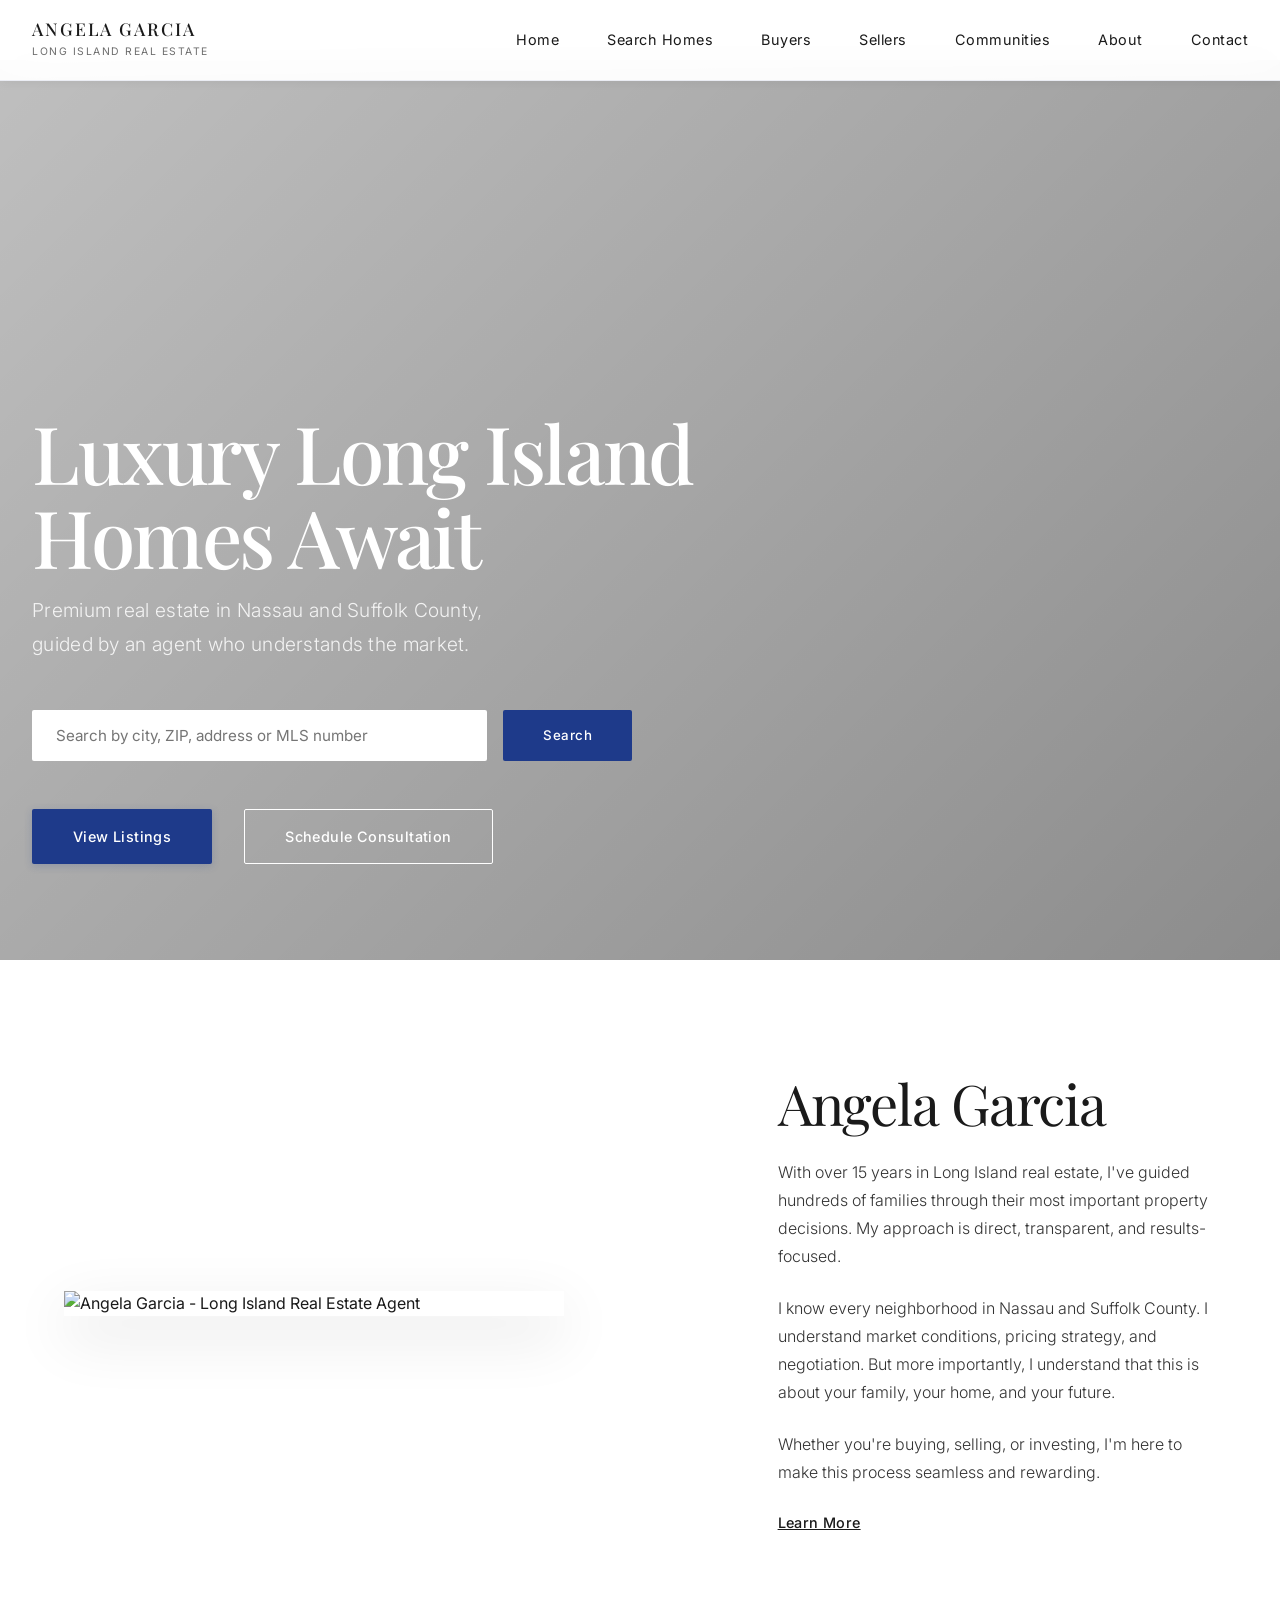
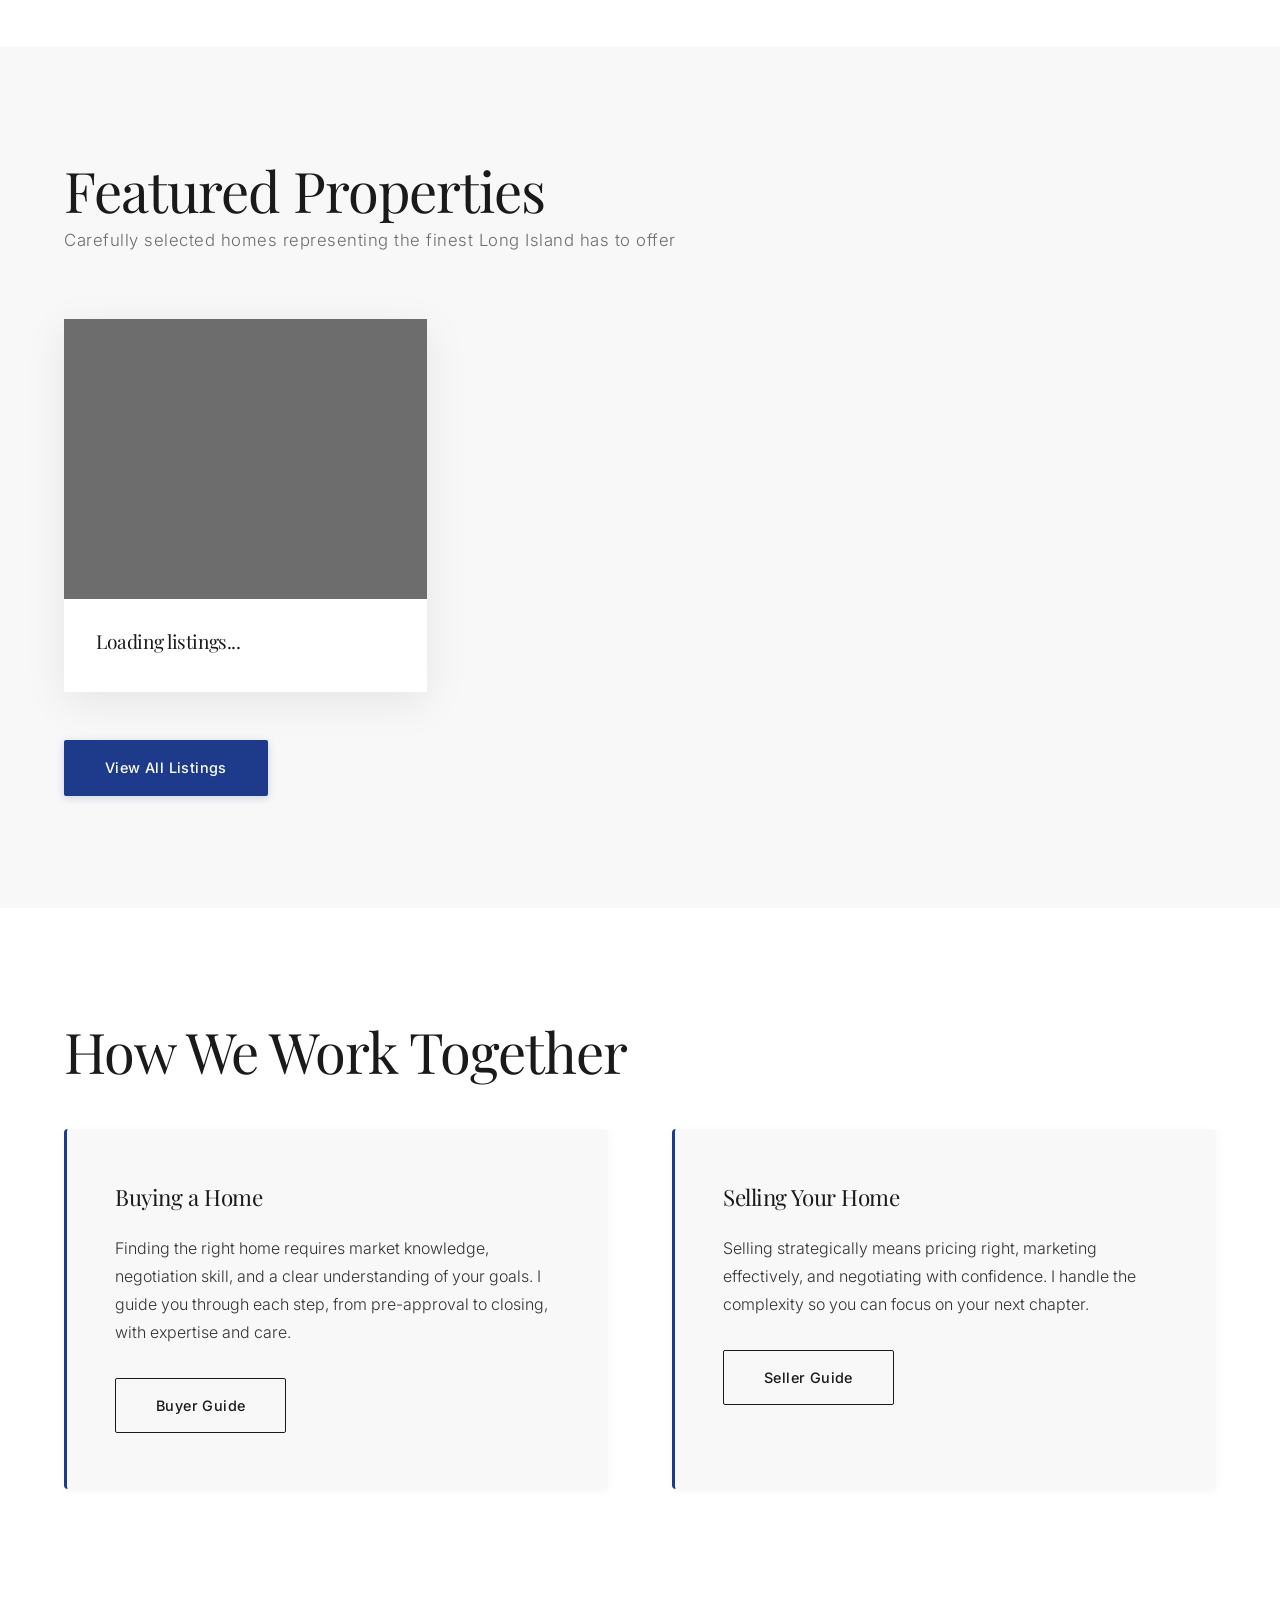
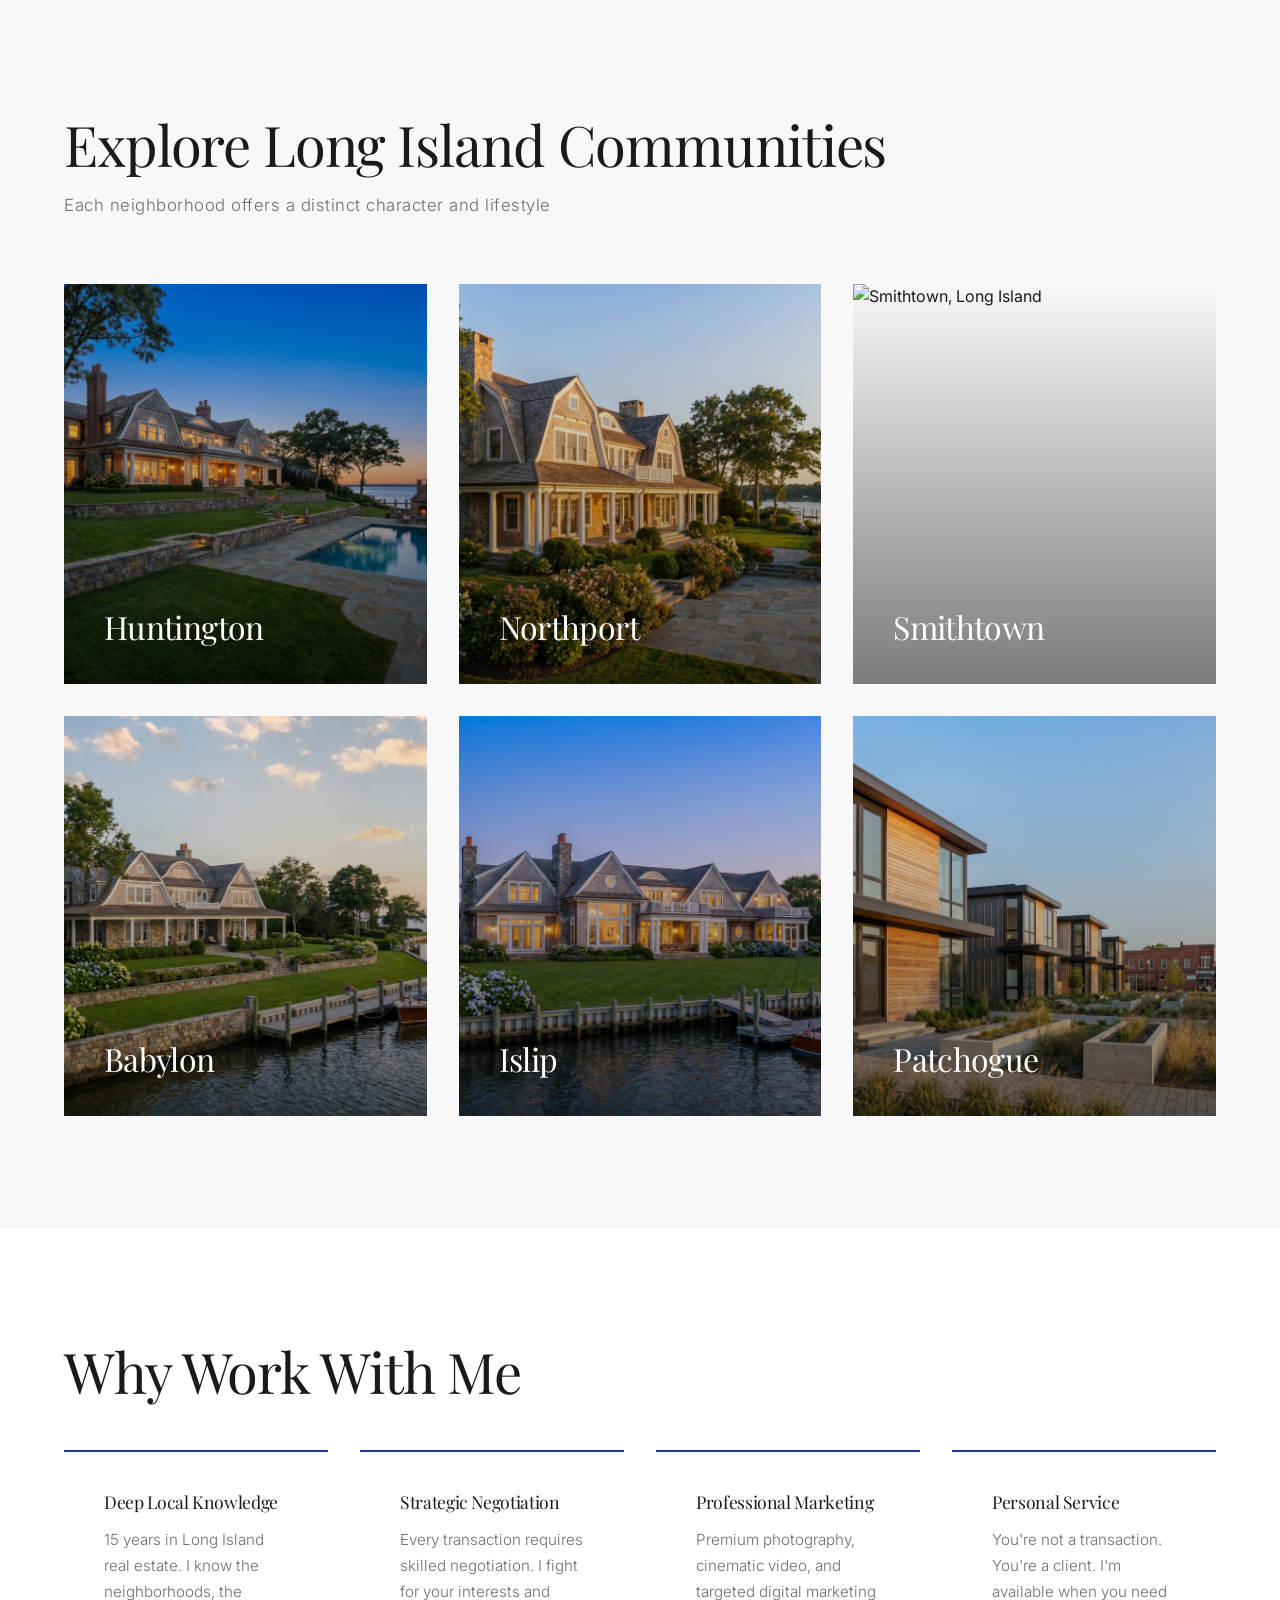
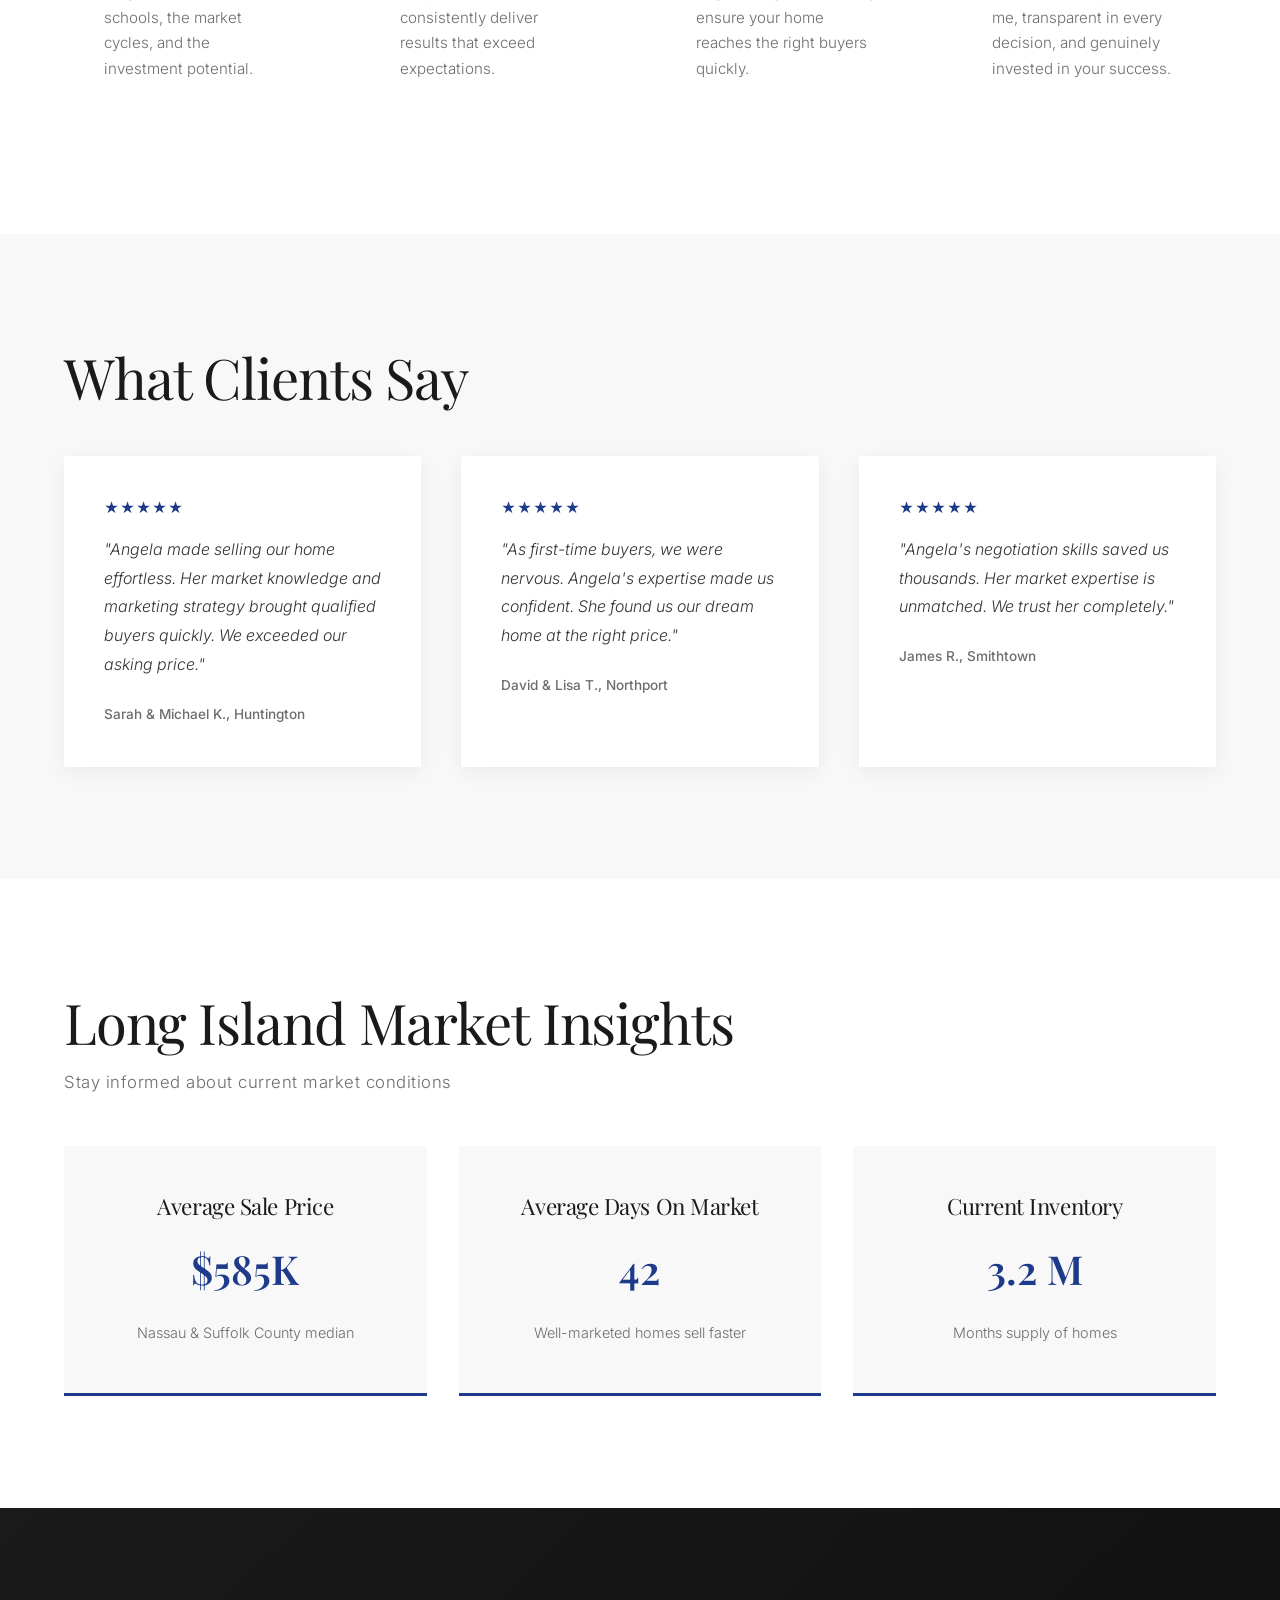
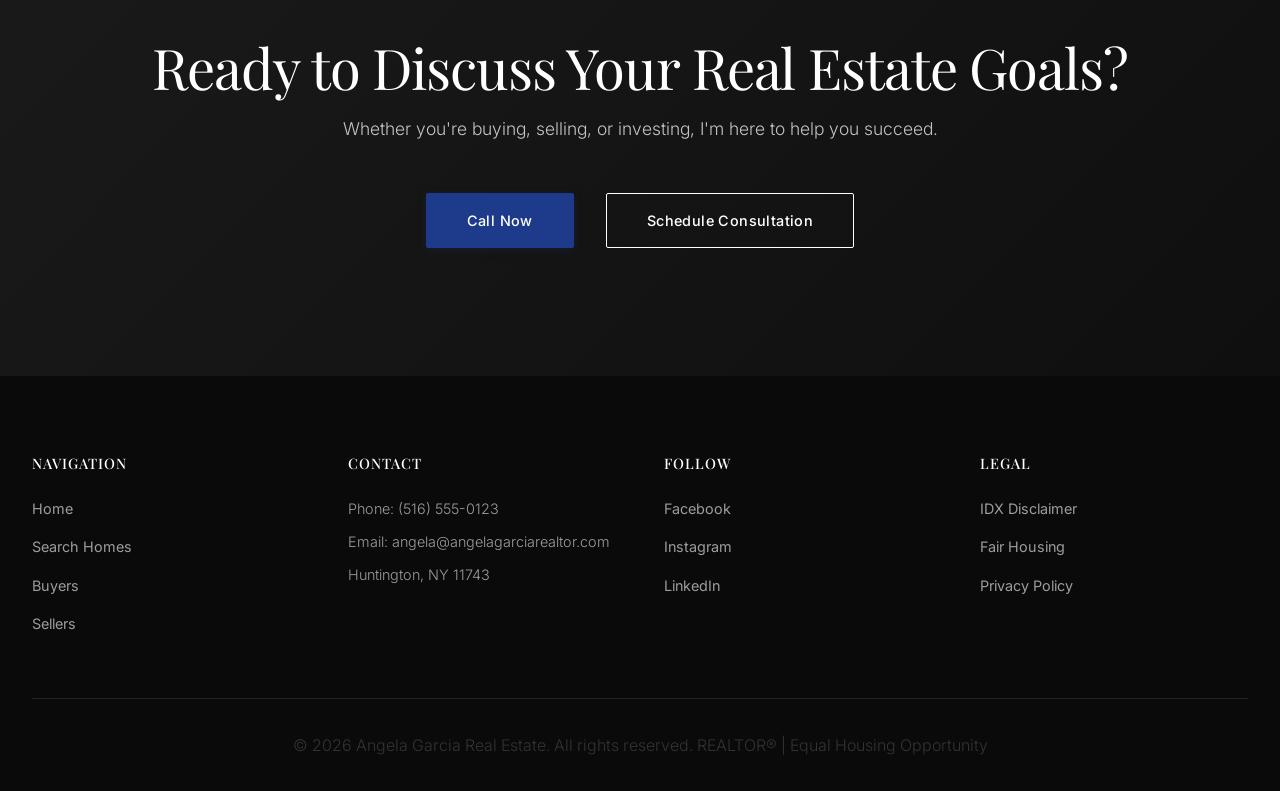
==== commit 1c989379: "Fix color contrast: add clickable logo to all pages, replace light-gray backgrounds with white/blue " ====
--- a/index.html
+++ b/index.html
@@ -16,10 +16,10 @@
 <!-- NAVIGATION -->
 <nav class="navbar">
     <div class="nav-container">
-        <div class="logo">
+        <a href="index.html" class="logo">
             <h1>ANGELA GARCIA</h1>
             <p class="logo-subtitle">LONG ISLAND REAL ESTATE</p>
-        </div>
+        </a>
         <ul class="nav-menu" id="navMenu">
             <li><a href="#home">Home</a></li>
             <li><a href="search.html">Search Homes</a></li>
--- a/css/styles.css
+++ b/css/styles.css
@@ -16,6 +16,7 @@
     --medium-gray: #6d6d6d;
     --dark-gray: #333333;
     --accent-blue: #1e3a8a;
+    --accent-gold: #1e3a8a;
     
     --font-display: 'Playfair Display', serif;
     --font-body: 'Inter', -apple-system, BlinkMacSystemFont, 'Segoe UI', sans-serif;
@@ -67,6 +68,16 @@
 h3 {
     font-size: 1.4rem;
     font-weight: 400;
+    color: var(--charcoal);
+}
+
+/* Dark background headings */
+.about-hero h1,
+.about-hero h2,
+.guide-hero h1,
+.guide-hero h2,
+.cta-section h2 {
+    color: var(--white);
 }
 
 p {
@@ -74,6 +85,14 @@
     color: var(--dark-gray);
     line-height: 1.75;
     font-weight: 300;
+}
+
+/* Dark background text */
+.about-hero p,
+.guide-hero p,
+.cta-section p,
+.hero-subheadline {
+    color: var(--white);
 }
 
 .section-subtitle {
@@ -123,11 +142,22 @@
     align-items: center;
 }
 
+.logo {
+    text-decoration: none;
+    cursor: pointer;
+    transition: opacity 0.3s ease;
+}
+
+.logo:hover {
+    opacity: 0.8;
+}
+
 .logo h1 {
     font-size: 1.1rem;
     letter-spacing: 2px;
     font-weight: 500;
     margin-bottom: 0;
+    color: var(--charcoal);
 }
 
 .logo-subtitle {
@@ -153,6 +183,7 @@
     font-weight: 400;
     transition: all 0.3s cubic-bezier(0.23, 1, 0.320, 1);
     position: relative;
+    display: block;
 }
 
 .nav-menu a::after {
@@ -370,11 +401,13 @@
 .btn-primary {
     background-color: var(--accent-blue);
     color: var(--white);
+    box-shadow: 0 2px 8px rgba(30, 58, 138, 0.2);
 }
 
 .btn-primary:hover {
     background-color: #153063;
     transform: translateY(-3px);
+    box-shadow: 0 6px 16px rgba(30, 58, 138, 0.35);
 }
 
 .btn-secondary {
@@ -558,10 +591,11 @@
     padding: 3.5rem 3rem;
     border: none;
     border-left: 3px solid var(--accent-blue);
-    border-radius: 0;
+    border-radius: 4px;
     background-color: var(--off-white);
     transition: var(--transition);
     text-align: left;
+    box-shadow: 0 2px 8px rgba(0, 0, 0, 0.04);
 }
 
 .card:hover {
@@ -933,39 +967,77 @@
     }
 
     .hero-headline {
-        font-size: 2rem;
+        font-size: 2.2rem;
+        font-weight: 600;
+        line-height: 1.2;
+        margin-bottom: 1.2rem;
     }
 
     .hero-subheadline {
-        font-size: 1rem;
+        font-size: 1.05rem;
+        line-height: 1.7;
+        margin-bottom: 2rem;
     }
 
     .hero-buttons {
         flex-direction: column;
-        gap: 1rem;
+        gap: 0.8rem;
     }
 
     .hero-search-bar {
         flex-direction: column;
+        gap: 0.8rem;
+        margin-bottom: 2rem;
+    }
+
+    .search-input {
+        padding: 0.9rem 1.2rem;
+        font-size: 1rem;
+    }
+
+    .search-btn {
+        padding: 0.9rem 1.2rem;
+        font-size: 0.95rem;
+        min-height: 48px;
     }
 
     .hero-content {
-        padding: 0 1.5rem 3rem 1.5rem;
+        padding: 0 1.5rem 4rem 1.5rem;
+        max-width: 100%;
     }
 
     .listings-grid,
     .communities-grid,
     .insights-grid {
         grid-template-columns: 1fr;
+        gap: 1.5rem;
+    }
+
+    .listing-card,
+    .community-card,
+    .insight-card {
+        border-radius: 6px;
     }
 
     .two-column-grid {
         grid-template-columns: 1fr;
-        gap: 2rem;
+        gap: 1.8rem;
+    }
+
+    .card {
+        padding: 2rem 1.5rem;
+        border-radius: 6px;
+        margin-bottom: 1rem;
     }
 
     .benefits-grid {
         grid-template-columns: 1fr;
+        gap: 1.5rem;
+    }
+
+    .benefit-card {
+        padding: 1.8rem 1.5rem;
+        border-radius: 6px;
     }
 
     .footer-grid {
@@ -996,24 +1068,27 @@
         background-color: var(--white);
         flex-direction: column;
         list-style: none;
-        padding: 1.5rem 1.5rem;
+        padding: 0;
         gap: 0;
         max-height: 0;
         overflow: hidden;
-        transition: max-height 0.35s cubic-bezier(0.23, 1, 0.320, 1);
-        border-bottom: 1px solid rgba(0, 0, 0, 0.08);
-        box-shadow: 0 8px 24px rgba(0, 0, 0, 0.08);
+        transition: max-height 0.4s cubic-bezier(0.4, 0, 0.2, 1);
+        border-bottom: 1px solid rgba(0, 0, 0, 0.06);
+        box-shadow: 0 10px 40px rgba(0, 0, 0, 0.1);
         z-index: 999;
     }
 
     .nav-menu.active {
-        max-height: 450px;
+        max-height: 500px;
     }
 
     .nav-menu li {
-        border-bottom: 1px solid rgba(0, 0, 0, 0.05);
-        padding: 1.2rem 0;
-        animation: slideInDown 0.35s cubic-bezier(0.23, 1, 0.320, 1) backwards;
+        border-bottom: 1px solid rgba(0, 0, 0, 0.04);
+        padding: 0;
+        margin: 0;
+        opacity: 0;
+        transform: translateY(-8px);
+        animation: slideInDown 0.4s cubic-bezier(0.4, 0, 0.2, 1) forwards;
     }
 
     .nav-menu.active li:nth-child(1) { animation-delay: 0.05s; }
@@ -1029,15 +1104,17 @@
     }
 
     .nav-menu a {
-        font-size: 1rem;
+        font-size: 1.05rem;
         color: var(--charcoal);
         font-weight: 400;
-        letter-spacing: 0.3px;
+        letter-spacing: 0.2px;
         display: block;
-        transition: all 0.25s ease-in-out;
+        padding: 1.3rem 1.5rem;
+        transition: all 0.2s ease-in-out;
     }
 
     .nav-menu a:active {
+        background-color: rgba(30, 58, 138, 0.05);
         color: var(--accent-blue);
     }
 
@@ -1048,7 +1125,7 @@
     @keyframes slideInDown {
         from {
             opacity: 0;
-            transform: translateY(-10px);
+            transform: translateY(-12px);
         }
         to {
             opacity: 1;
@@ -1057,24 +1134,45 @@
     }
 
     h1 {
-        font-size: 1.7rem;
-        font-weight: 500;
+        font-size: 1.8rem;
+        font-weight: 600;
+        line-height: 1.1;
     }
 
     .logo h1 {
         font-size: 0.95rem;
+        letter-spacing: 1.5px;
     }
 
     .logo-subtitle {
-        font-size: 0.55rem;
+        font-size: 0.5rem;
+        letter-spacing: 1px;
     }
 
     h2 {
-        font-size: 1.5rem;
+        font-size: 1.6rem;
+        font-weight: 600;
+        line-height: 1.2;
+        margin-bottom: 1.2rem;
+    }
+
+    h3 {
+        font-size: 1.2rem;
+        font-weight: 500;
     }
 
     .container {
-        padding: 0 1rem;
+        padding: 0 1.2rem;
+    }
+
+    p {
+        font-size: 0.95rem;
+        line-height: 1.8;
+    }
+
+    .section-subtitle {
+        font-size: 0.95rem;
+        margin-bottom: 2rem;
     }
 
     .realtor-intro,
@@ -1084,13 +1182,29 @@
     .why-work,
     .testimonials,
     .market-insights {
-        padding: 3rem 1rem;
+        padding: 2.5rem 1.2rem;
+    }
+
+    .intro-grid {
+        flex-direction: column;
+        gap: 2rem;
+    }
+
+    .intro-image {
+        width: 100%;
+    }
+
+    .intro-content p {
+        font-size: 0.95rem;
+        line-height: 1.8;
+        margin-bottom: 1.2rem;
     }
 
     .community-card h3 {
         font-size: 1.3rem;
-        bottom: 1rem;
-        left: 1rem;
+        bottom: 1.2rem;
+        left: 1.2rem;
+        font-weight: 600;
     }
 
     .two-column-grid,
@@ -1098,19 +1212,54 @@
         gap: 1.5rem;
     }
 
+    .footer {
+        padding: 3rem 1.2rem 2rem;
+    }
+
+    .footer-section h4 {
+        font-size: 1.05rem;
+        font-weight: 600;
+        margin-bottom: 1rem;
+    }
+
+    .footer-section p,
+    .footer-section li {
+        font-size: 0.9rem;
+        line-height: 1.7;
+    }
+
+    .footer-bottom p {
+        font-size: 0.85rem;
+    }
+
+    a[href] {
+        color: var(--accent-blue);
+    }
+
+    a[href]:active {
+        opacity: 0.8;
+    }
+
     .btn {
-        padding: 1.1rem 2rem;
+        padding: 1.2rem 1.5rem;
         font-size: 0.95rem;
-        min-height: 48px;
+        min-height: 52px;
         display: flex;
         align-items: center;
         justify-content: center;
         width: 100%;
+        border-radius: 4px;
+        letter-spacing: 0.3px;
+    }
+
+    .btn-primary, .btn-secondary, .btn-outline {
+        margin: 0.5rem 0;
     }
 
     .hero-buttons {
         flex-direction: column;
-        gap: 1rem;
+        gap: 0.8rem;
+        margin-top: 2rem;
     }
 
     .hero-buttons .btn {
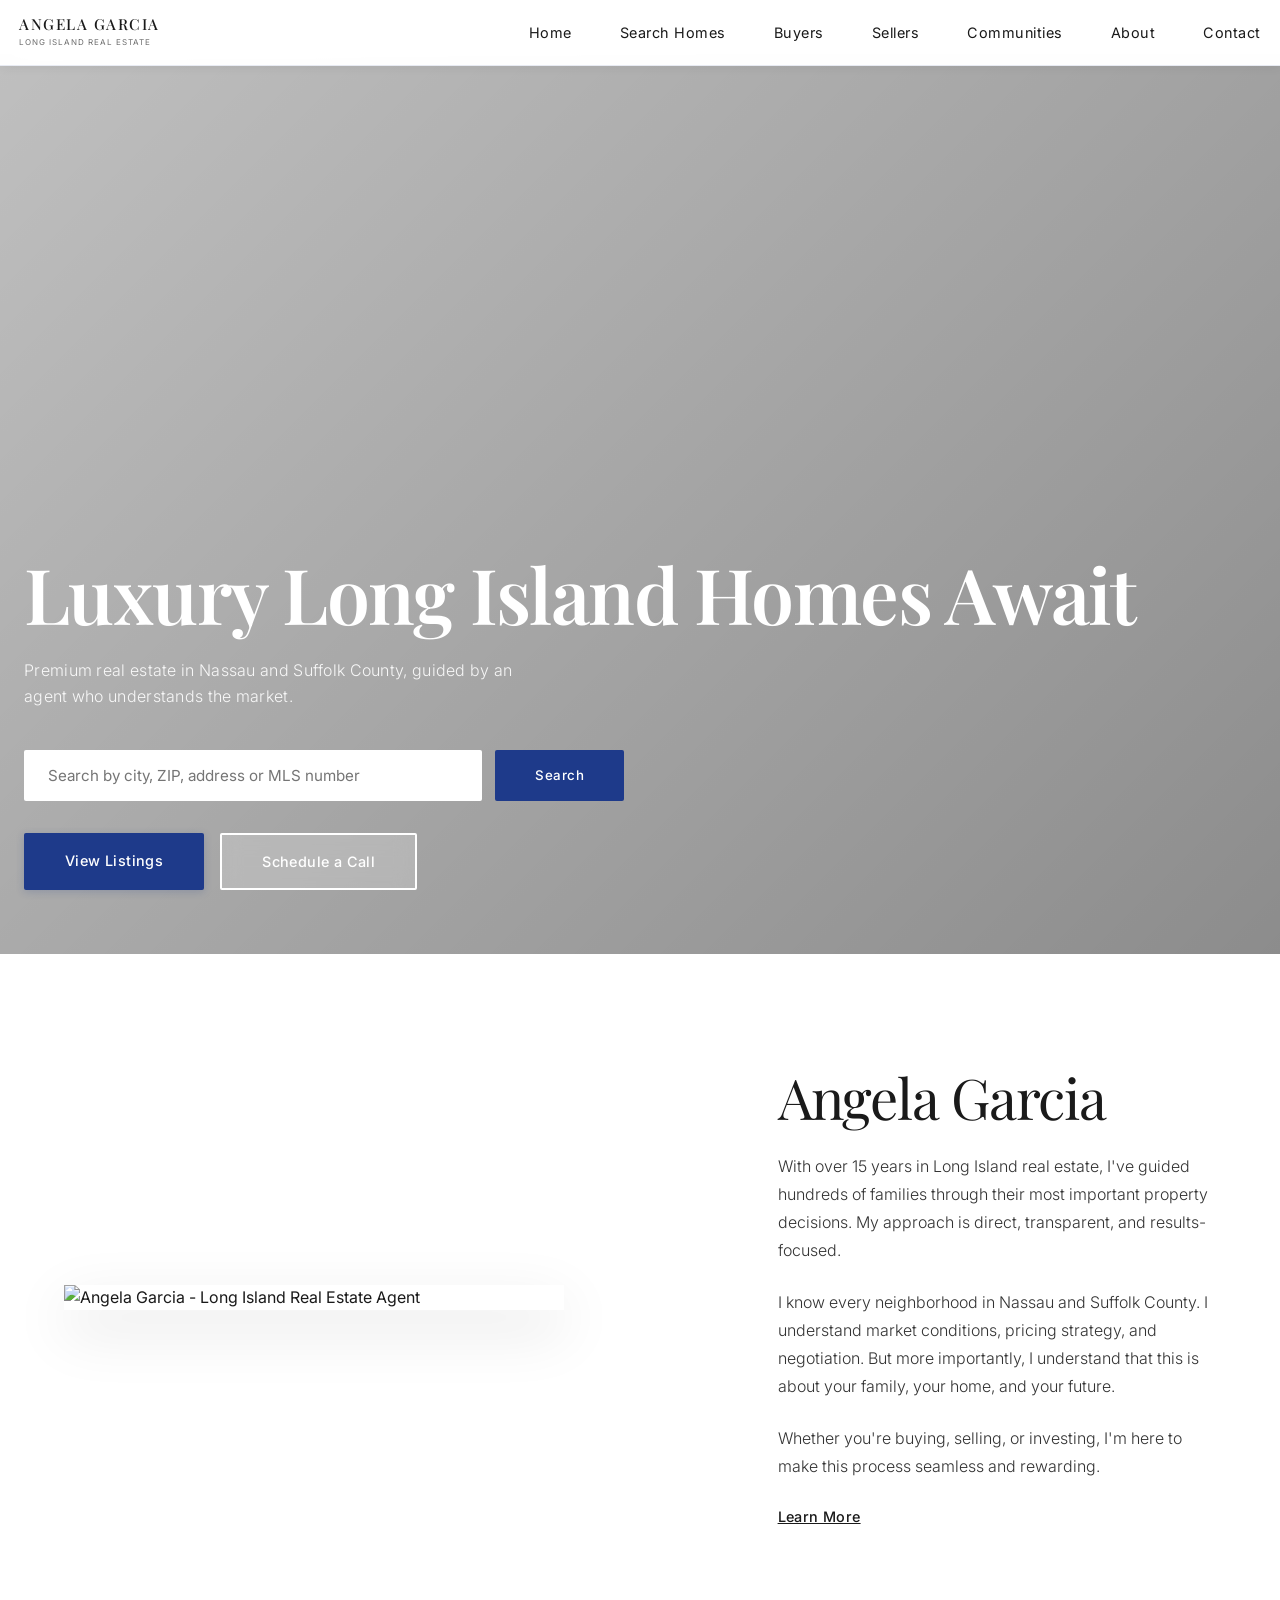
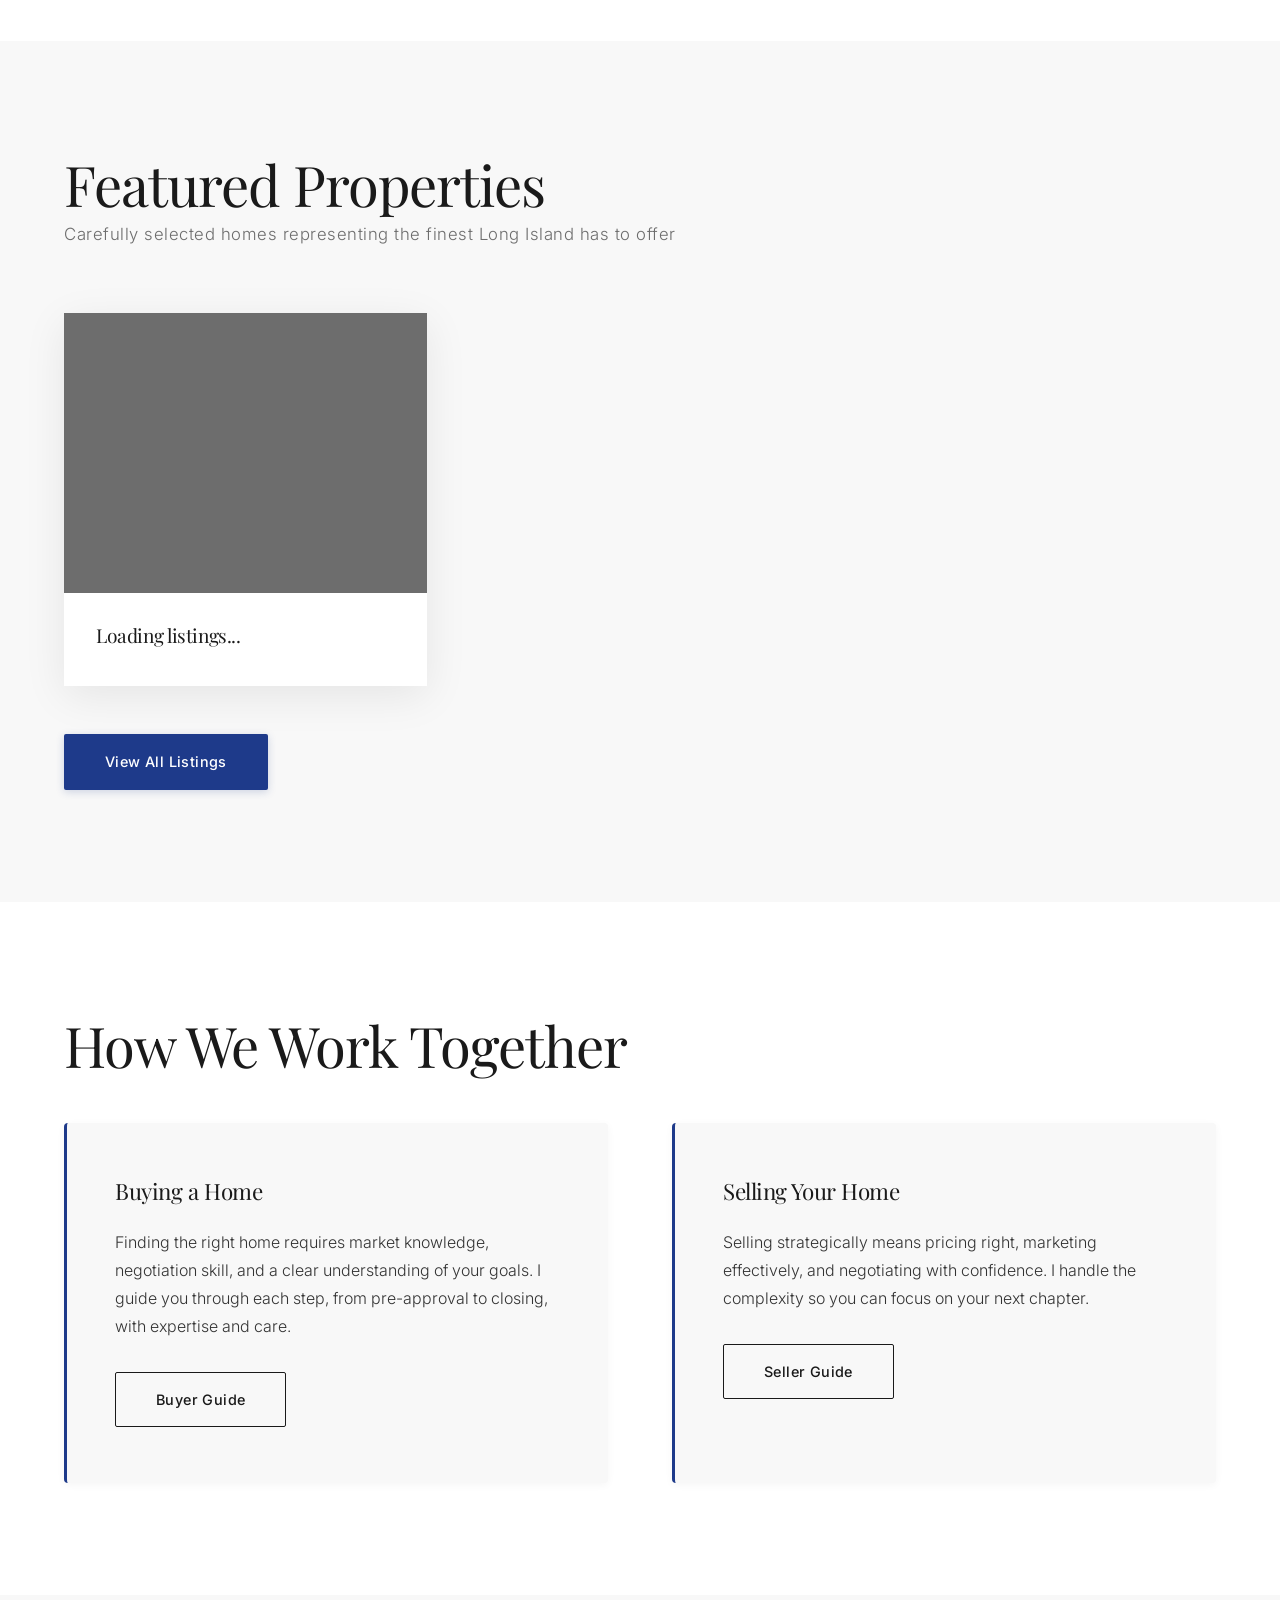
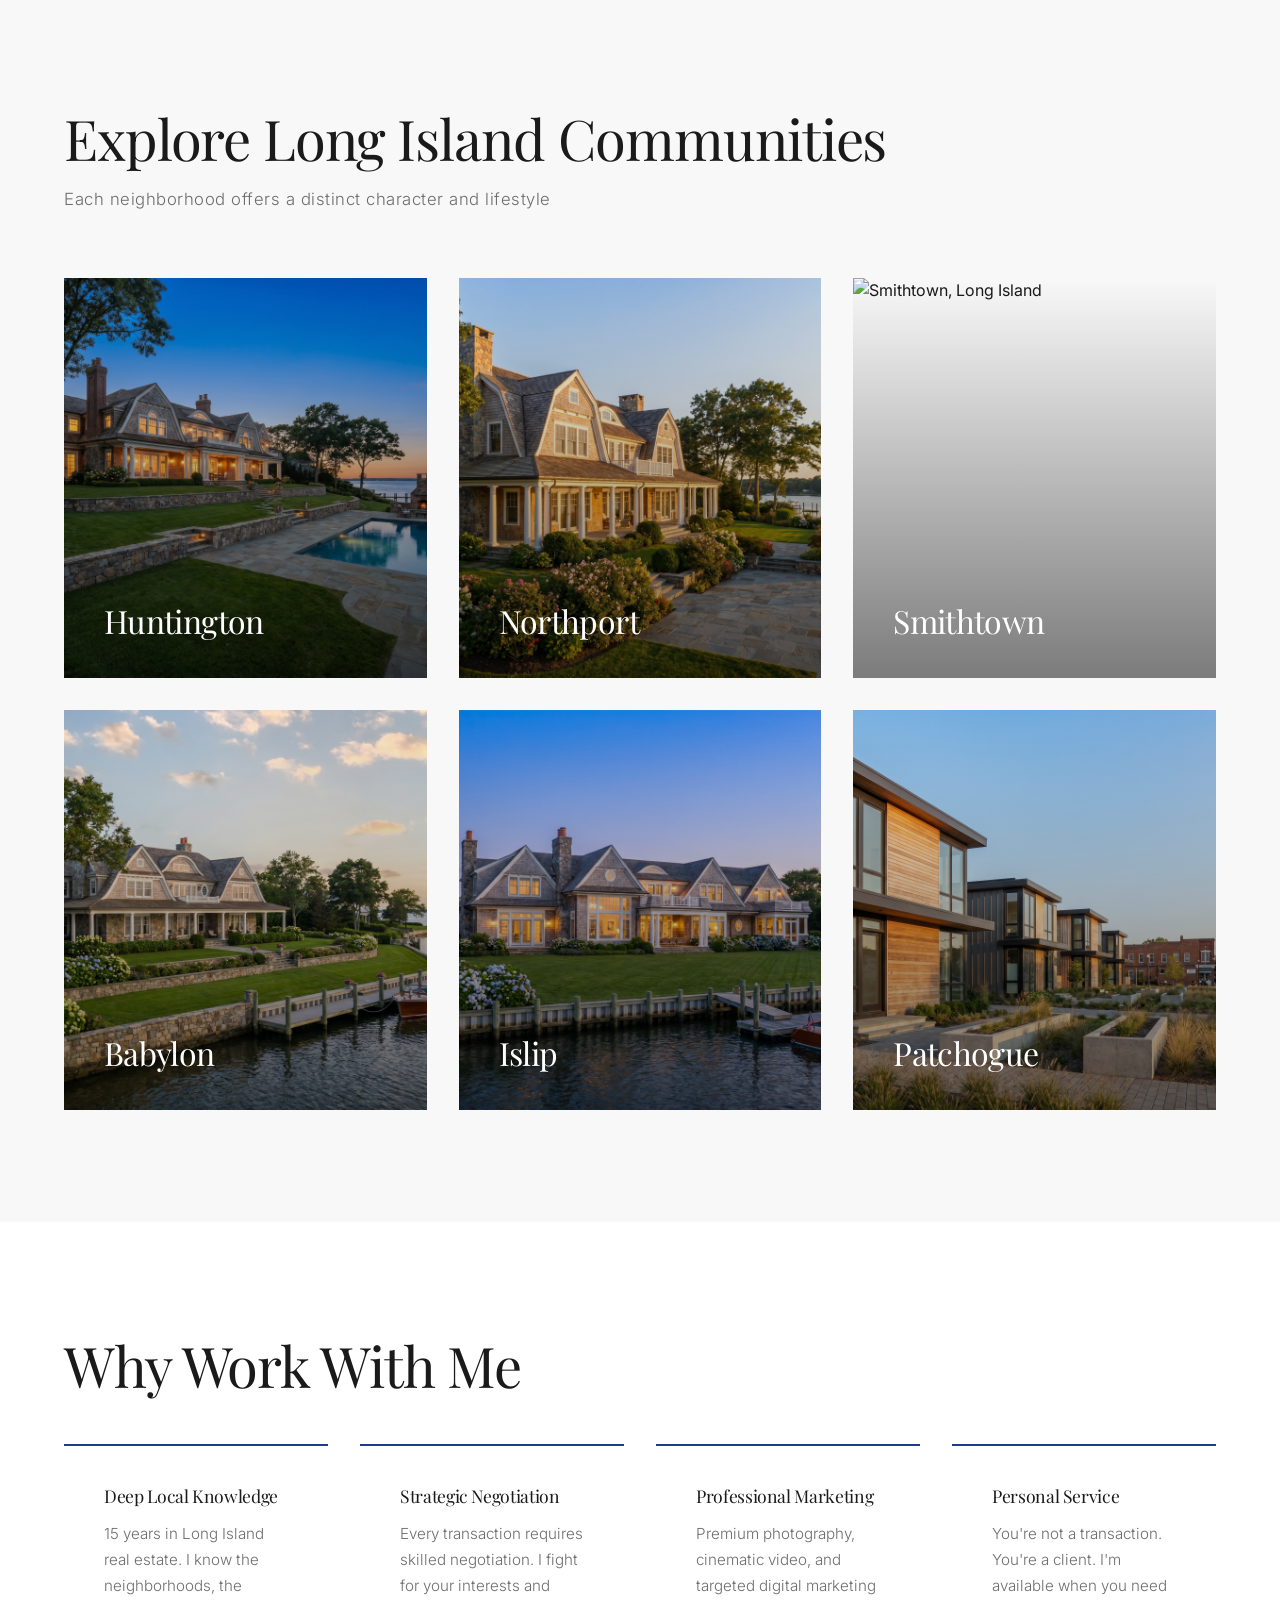
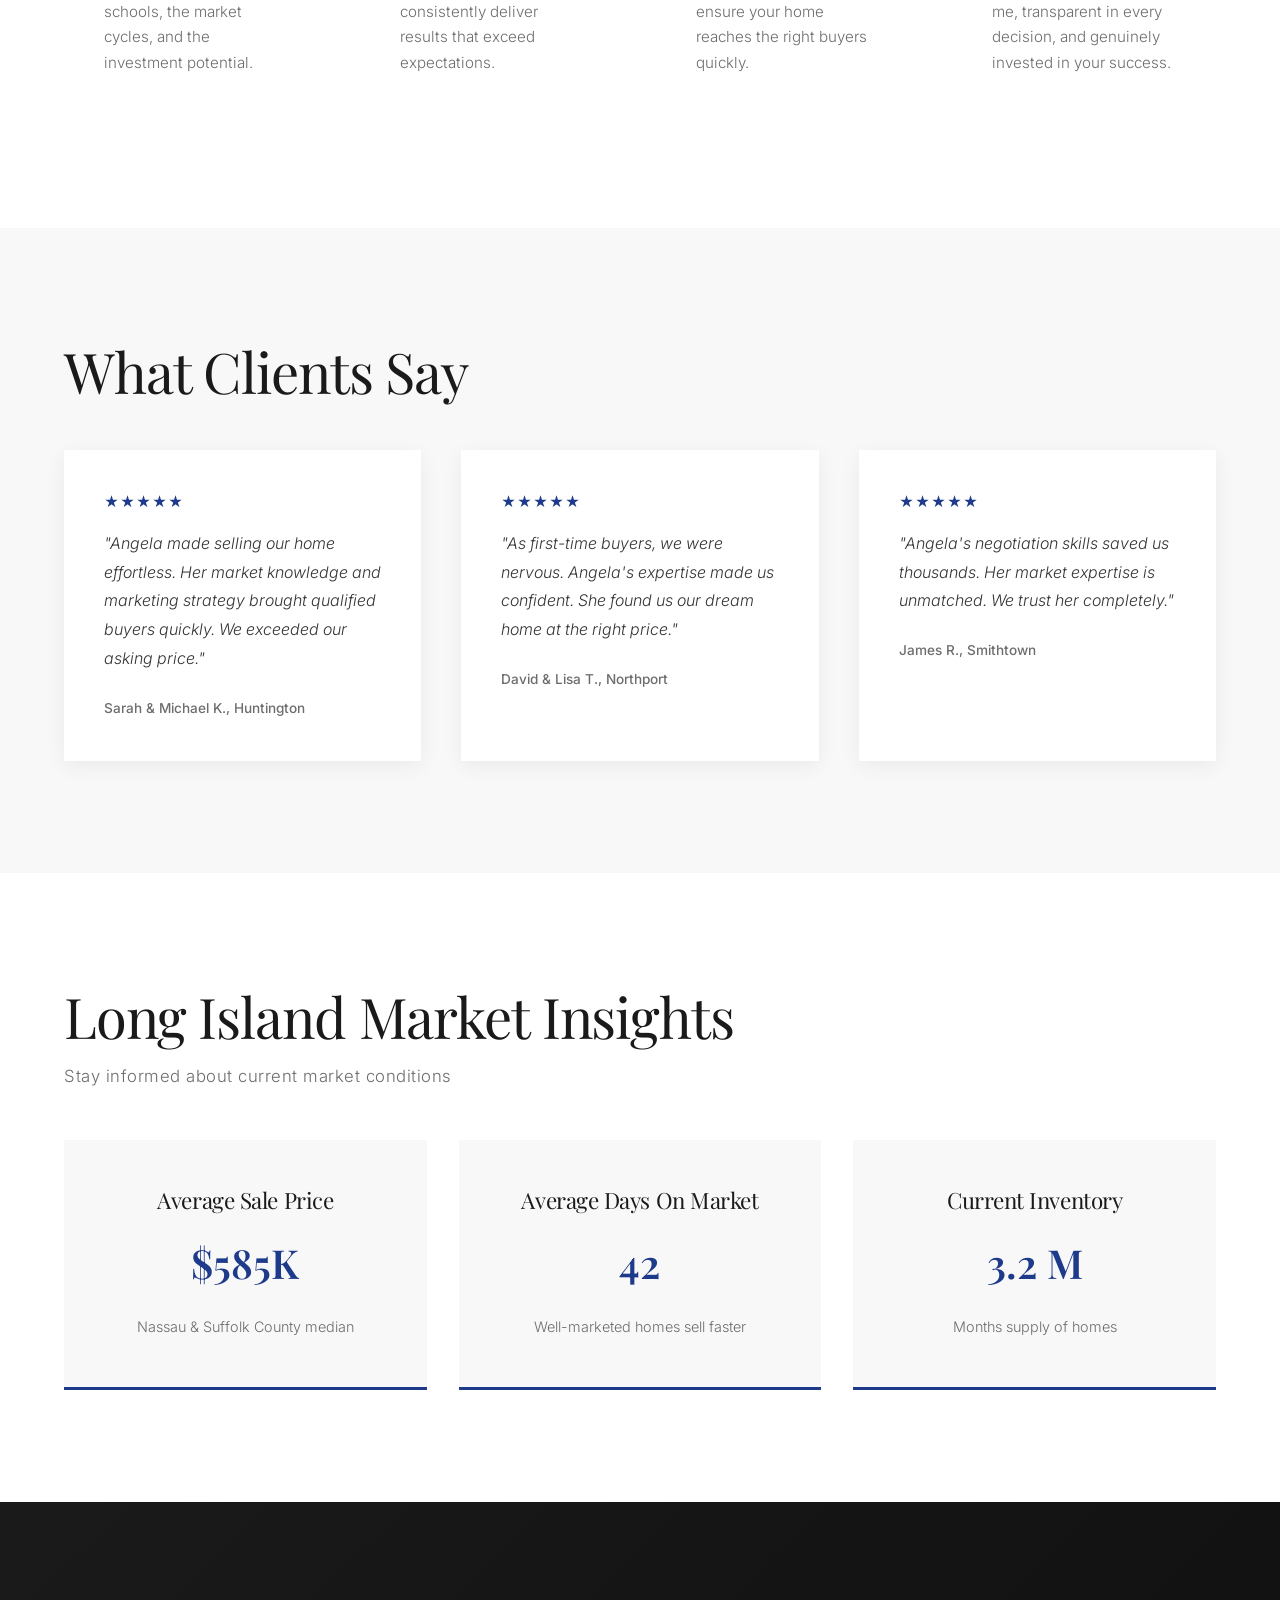
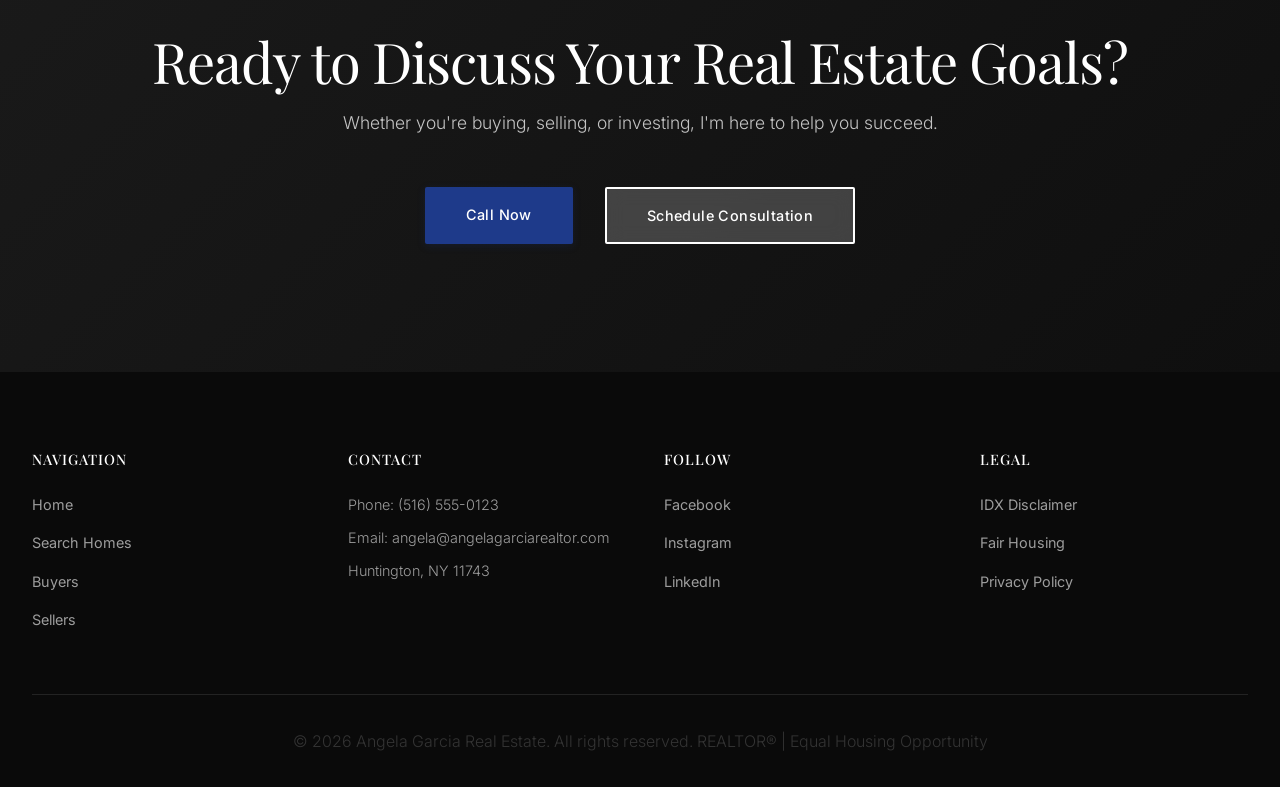
==== commit 73baa321: "Fix mobile button layout: keep buttons side-by-side on mobile, improve padding/sizing, update button" ====
--- a/index.html
+++ b/index.html
@@ -55,7 +55,7 @@
 
         <div class="hero-buttons">
             <a href="search.html" class="btn btn-primary">View Listings</a>
-            <a href="contact.html" class="btn btn-secondary">Schedule Consultation</a>
+            <a href="contact.html" class="btn btn-secondary">Schedule a Call</a>
         </div>
     </div>
 </section>
--- a/css/styles.css
+++ b/css/styles.css
@@ -125,18 +125,18 @@
     position: fixed;
     top: 0;
     width: 100%;
-    background-color: rgba(255, 255, 255, 0.95);
+    background-color: rgba(255, 255, 255, 0.98);
     backdrop-filter: blur(20px);
     z-index: 1000;
-    border-bottom: 1px solid rgba(30, 58, 138, 0.08);
+    border-bottom: 1px solid rgba(30, 58, 138, 0.1);
     transition: var(--transition);
-    box-shadow: 0 2px 8px rgba(0, 0, 0, 0.04);
+    box-shadow: 0 4px 12px rgba(0, 0, 0, 0.06);
 }
 
 .nav-container {
     max-width: 1400px;
     margin: 0 auto;
-    padding: 1.2rem 2rem;
+    padding: 1rem 1.2rem;
     display: flex;
     justify-content: space-between;
     align-items: center;
@@ -153,20 +153,20 @@
 }
 
 .logo h1 {
-    font-size: 1.1rem;
-    letter-spacing: 2px;
+    font-size: 0.95rem;
+    letter-spacing: 1.5px;
     font-weight: 500;
     margin-bottom: 0;
     color: var(--charcoal);
 }
 
 .logo-subtitle {
-    font-size: 0.65rem;
-    letter-spacing: 1.5px;
+    font-size: 0.5rem;
+    letter-spacing: 1px;
     color: var(--medium-gray);
     text-transform: uppercase;
     font-weight: 400;
-    margin-top: 0.25rem;
+    margin-top: 0.15rem;
 }
 
 .nav-menu {
@@ -279,7 +279,7 @@
     align-items: flex-end;
     justify-content: flex-start;
     overflow: hidden;
-    margin-top: 60px;
+    margin-top: 54px;
 }
 
 .hero-video {
@@ -306,33 +306,35 @@
     position: relative;
     z-index: 3;
     color: var(--white);
-    padding: 0 2rem 6rem 2rem;
-    max-width: 65%;
+    padding: 0 1.5rem 4rem 1.5rem;
+    max-width: 100%;
     animation: fadeInUp 1.2s cubic-bezier(0.23, 1, 0.320, 1);
 }
 
 .hero-headline {
-    font-size: clamp(2.5rem, 7vw, 5rem);
-    font-weight: 500;
-    letter-spacing: -0.03em;
-    margin-bottom: 1rem;
-    line-height: 1.05;
+    font-size: clamp(1.8rem, 6vw, 5rem);
+    font-weight: 600;
+    letter-spacing: -0.02em;
+    margin-bottom: 1.2rem;
+    line-height: 1.2;
 }
 
 .hero-subheadline {
-    font-size: 1.2rem;
+    font-size: 1rem;
     font-weight: 300;
     letter-spacing: 0.3px;
-    margin-bottom: 3rem;
-    color: rgba(255, 255, 255, 0.85);
+    margin-bottom: 2.5rem;
+    color: rgba(255, 255, 255, 0.9);
     max-width: 500px;
+    line-height: 1.6;
 }
 
 .hero-search-bar {
     display: flex;
-    gap: 1rem;
-    margin-bottom: 3rem;
+    gap: 0.8rem;
+    margin-bottom: 2rem;
     max-width: 600px;
+    flex-wrap: wrap;
 }
 
 .search-input {
@@ -366,7 +368,8 @@
 
 .hero-buttons {
     display: flex;
-    gap: 2rem;
+    gap: 1rem;
+    flex-wrap: wrap;
 }
 
 @keyframes fadeInUp {
@@ -411,14 +414,17 @@
 }
 
 .btn-secondary {
-    background-color: transparent;
+    background-color: rgba(255, 255, 255, 0.2);
     color: var(--white);
-    border-color: var(--white);
+    border: 2px solid var(--white);
+    backdrop-filter: blur(10px);
+    font-weight: 500;
 }
 
 .btn-secondary:hover {
     background-color: var(--white);
     color: var(--charcoal);
+    border-color: var(--white);
 }
 
 .btn-outline {
@@ -980,8 +986,7 @@
     }
 
     .hero-buttons {
-        flex-direction: column;
-        gap: 0.8rem;
+        gap: 1rem;
     }
 
     .hero-search-bar {
@@ -1050,8 +1055,13 @@
     }
 
     .btn {
-        width: 100%;
         text-align: center;
+    }
+    
+    .hero-buttons .btn {
+        width: auto;
+        flex: 1;
+        min-width: 140px;
     }
 }
 
@@ -1241,13 +1251,12 @@
     }
 
     .btn {
-        padding: 1.2rem 1.5rem;
-        font-size: 0.95rem;
-        min-height: 52px;
+        padding: 1rem 1.2rem;
+        font-size: 0.9rem;
+        min-height: 48px;
         display: flex;
         align-items: center;
         justify-content: center;
-        width: 100%;
         border-radius: 4px;
         letter-spacing: 0.3px;
     }
@@ -1257,13 +1266,13 @@
     }
 
     .hero-buttons {
-        flex-direction: column;
         gap: 0.8rem;
         margin-top: 2rem;
     }
 
     .hero-buttons .btn {
-        width: 100%;
+        flex: 1;
+        min-width: 120px;
     }
 }
 /* Cache bust 1781561264 */
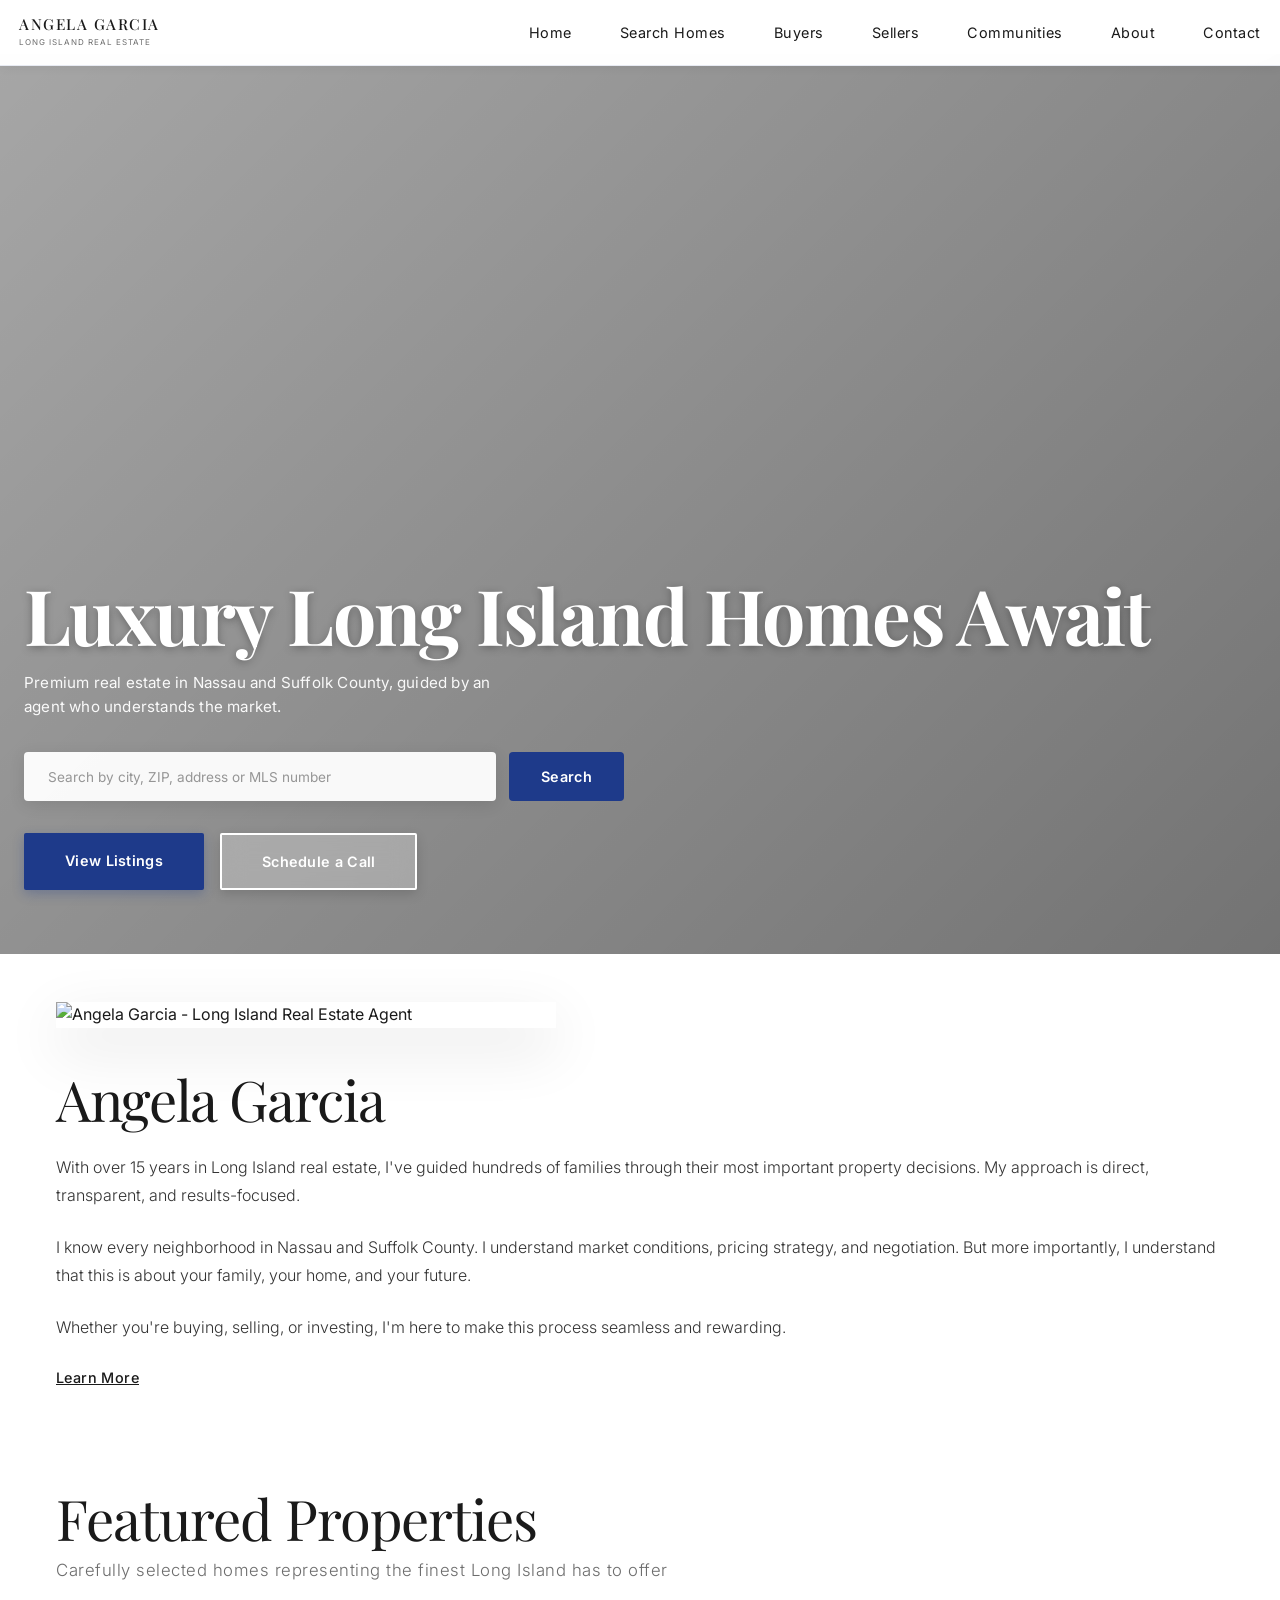
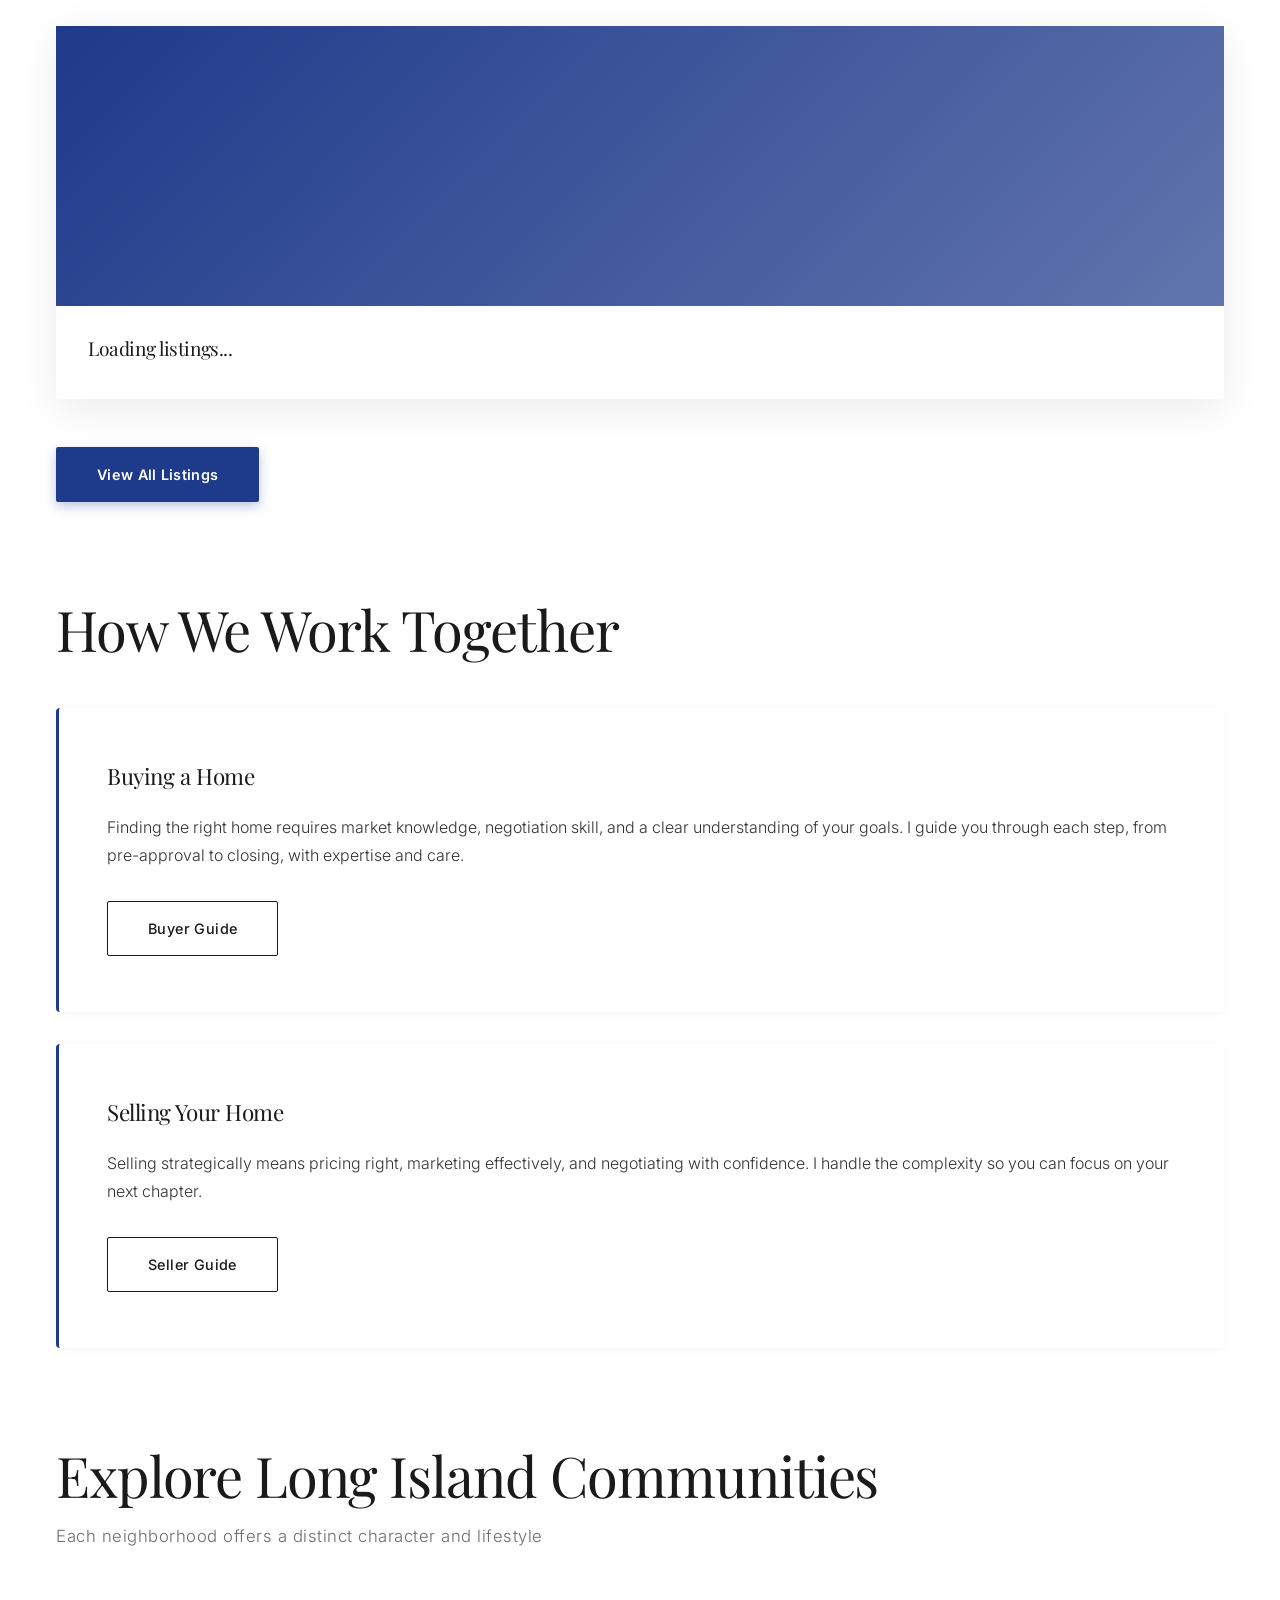
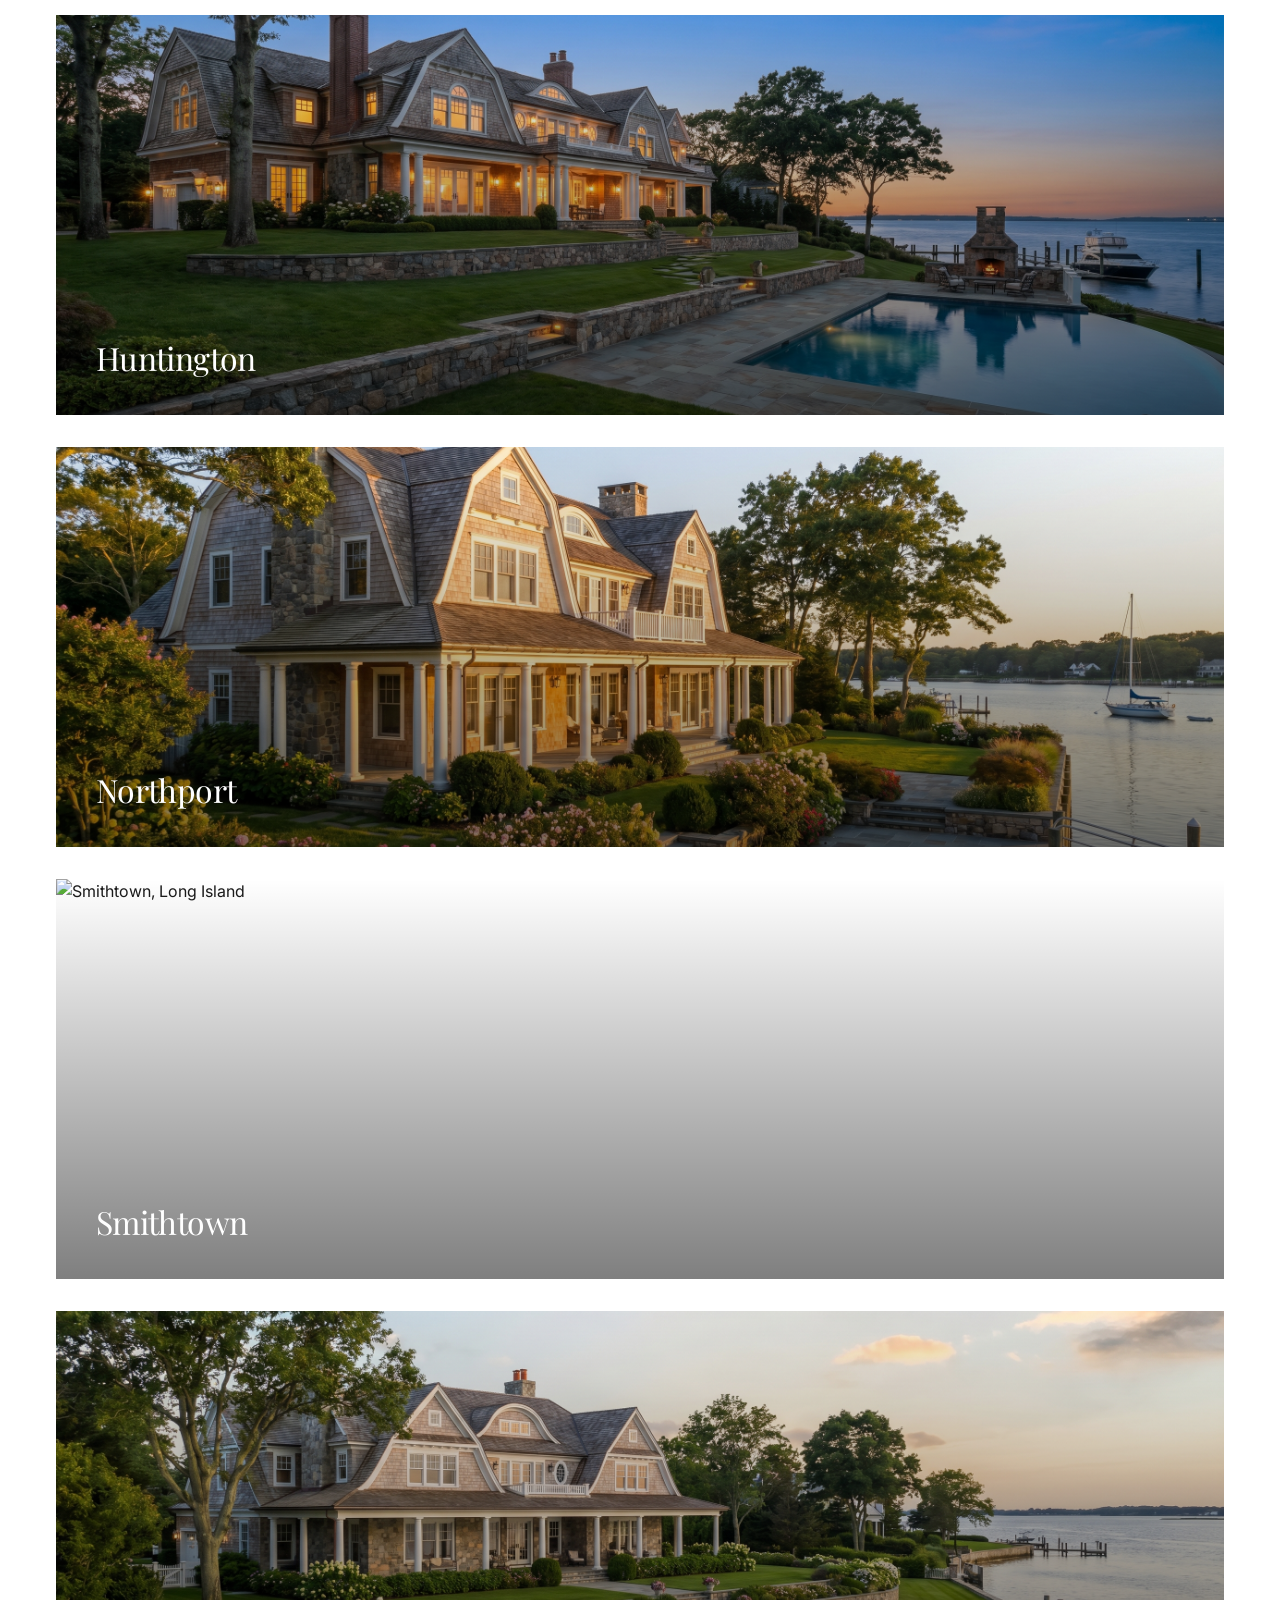
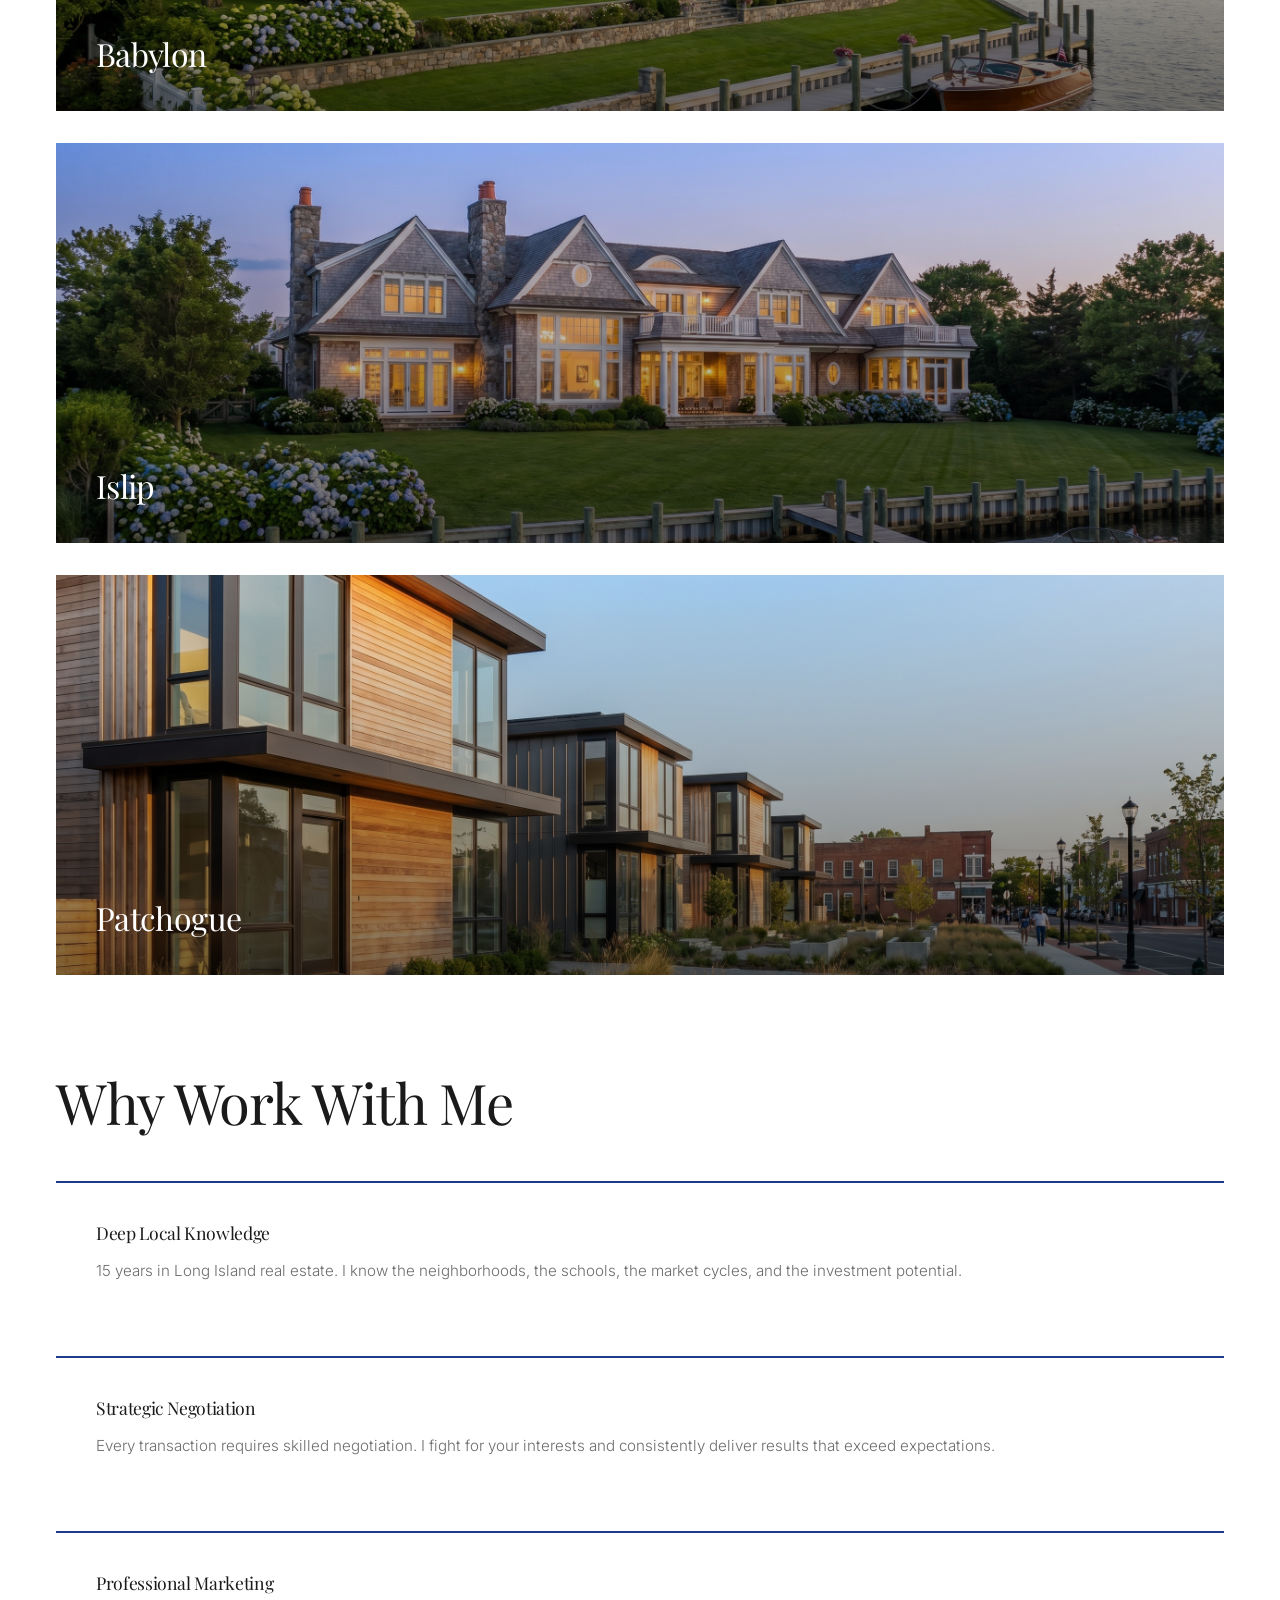
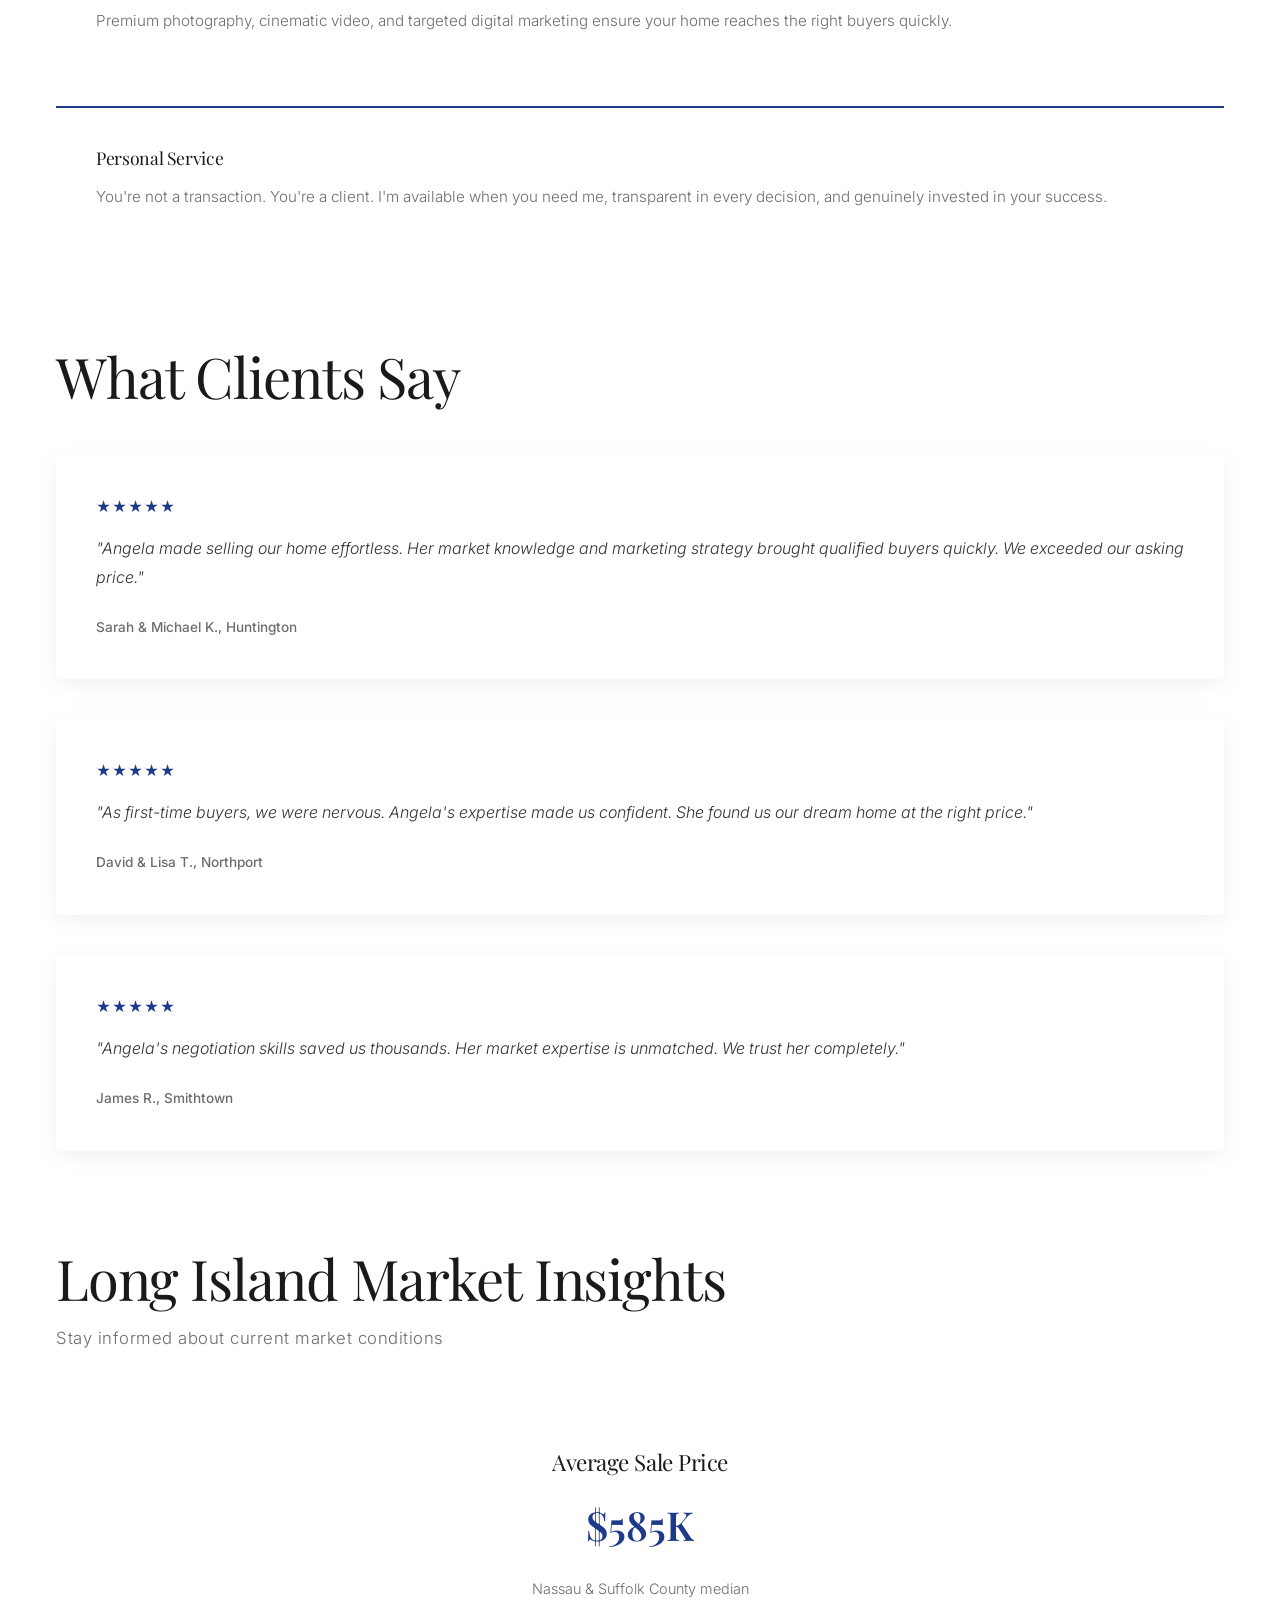
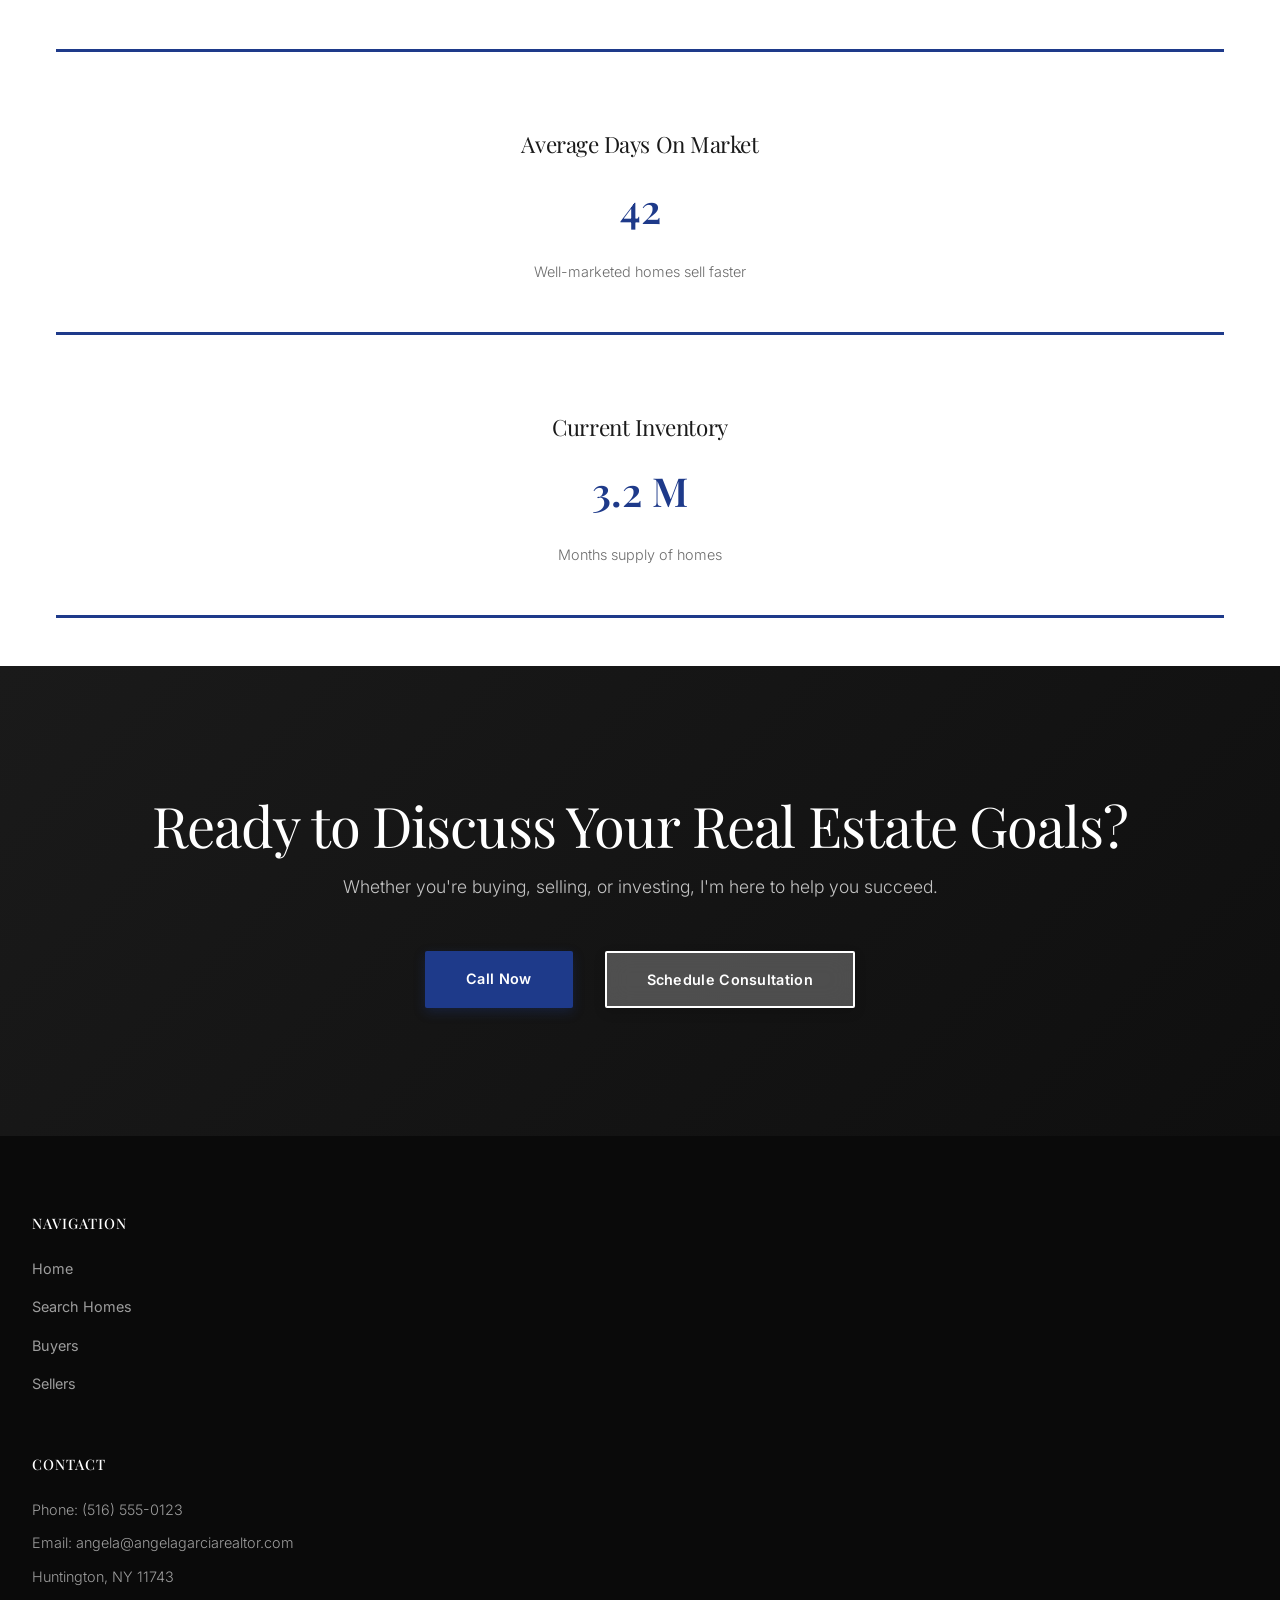
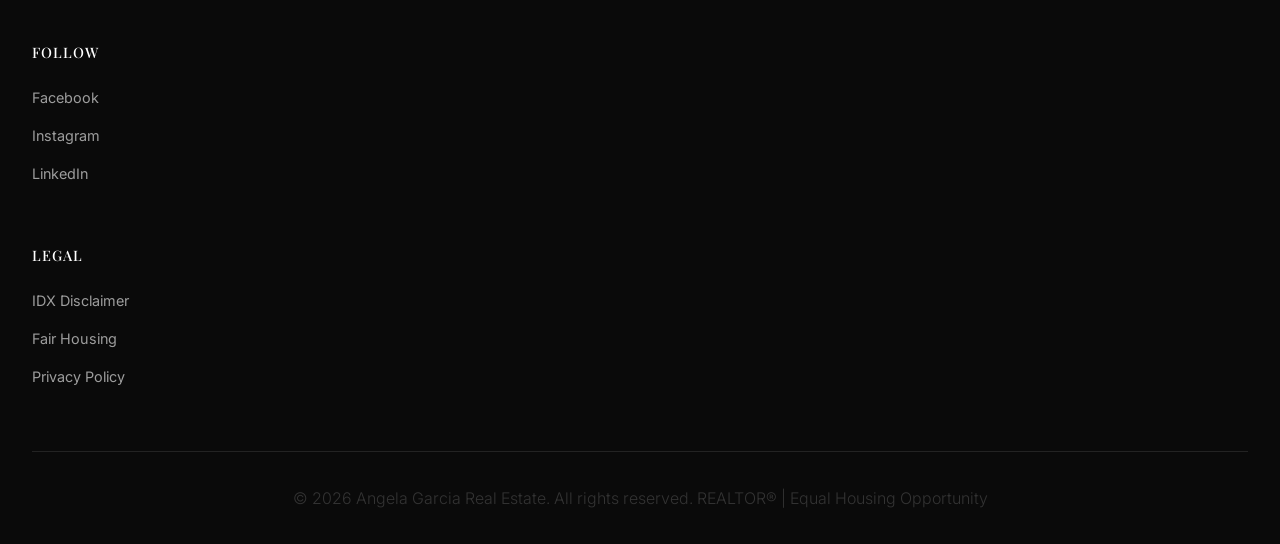
==== commit 529892b7: "Complete mobile menu fix: add overlay to all pages, side-drawer from left, proper JS handlers for al" ====
--- a/index.html
+++ b/index.html
@@ -38,6 +38,9 @@
     </div>
 </nav>
 
+<!-- MENU OVERLAY -->
+<div class="nav-menu-overlay" id="navOverlay"></div>
+
 <!-- HERO SECTION -->
 <section class="hero" id="home">
     <video autoplay muted loop playsinline class="hero-video">
@@ -294,6 +297,7 @@
 // Mobile Menu Toggle with Scroll Lock
 const hamburger = document.getElementById('hamburger');
 const navMenu = document.getElementById('navMenu');
+const navOverlay = document.getElementById('navOverlay');
 const body = document.body;
 
 function toggleMenu() {
@@ -303,6 +307,7 @@
         // Open menu
         navMenu.classList.add('active');
         hamburger.classList.add('active');
+        if (navOverlay) navOverlay.classList.add('active');
         body.classList.add('menu-open');
         body.style.overflow = 'hidden';
     } else {
@@ -314,6 +319,7 @@
 function closeMenu() {
     navMenu.classList.remove('active');
     hamburger.classList.remove('active');
+    if (navOverlay) navOverlay.classList.remove('active');
     body.classList.remove('menu-open');
     body.style.overflow = '';
 }
@@ -336,6 +342,11 @@
             closeMenu();
         }
     });
+
+    // Close menu when overlay is clicked
+    if (navOverlay) {
+        navOverlay.addEventListener('click', closeMenu);
+    }
 }
 </script>
 <script src="js/idx-framework.js"></script>
--- a/css/styles.css
+++ b/css/styles.css
@@ -253,19 +253,22 @@
 .nav-menu-overlay {
     display: none;
     position: fixed;
-    top: 60px;
+    top: 0;
     left: 0;
     right: 0;
     bottom: 0;
-    background-color: rgba(0, 0, 0, 0.4);
-    z-index: 999;
+    background-color: rgba(0, 0, 0, 0);
+    z-index: 998;
     opacity: 0;
-    transition: opacity 0.35s ease-in-out;
+    transition: opacity 0.4s cubic-bezier(0.4, 0, 0.2, 1), background-color 0.4s cubic-bezier(0.4, 0, 0.2, 1);
+    pointer-events: none;
 }
 
 .nav-menu-overlay.active {
     display: block;
     opacity: 1;
+    background-color: rgba(0, 0, 0, 0.3);
+    pointer-events: auto;
 }
 
 /* ============================================
@@ -298,7 +301,7 @@
     left: 0;
     width: 100%;
     height: 100%;
-    background: linear-gradient(135deg, rgba(0, 0, 0, 0.25) 0%, rgba(0, 0, 0, 0.45) 100%);
+    background: linear-gradient(135deg, rgba(0, 0, 0, 0.35) 0%, rgba(0, 0, 0, 0.55) 100%);
     z-index: 2;
 }
 
@@ -312,19 +315,20 @@
 }
 
 .hero-headline {
-    font-size: clamp(1.8rem, 6vw, 5rem);
-    font-weight: 600;
+    font-size: clamp(1.75rem, 6vw, 5rem);
+    font-weight: 700;
     letter-spacing: -0.02em;
-    margin-bottom: 1.2rem;
-    line-height: 1.2;
+    margin-bottom: 0.8rem;
+    line-height: 1.15;
+    text-shadow: 0 2px 8px rgba(0, 0, 0, 0.3);
 }
 
 .hero-subheadline {
-    font-size: 1rem;
-    font-weight: 300;
-    letter-spacing: 0.3px;
-    margin-bottom: 2.5rem;
-    color: rgba(255, 255, 255, 0.9);
+    font-size: 0.95rem;
+    font-weight: 400;
+    letter-spacing: 0.2px;
+    margin-bottom: 2rem;
+    color: rgba(255, 255, 255, 0.95);
     max-width: 500px;
     line-height: 1.6;
 }
@@ -341,28 +345,41 @@
     flex: 1;
     padding: 1rem 1.5rem;
     border: none;
-    border-radius: 2px;
-    font-size: 0.95rem;
-    background-color: var(--white);
+    border-radius: 4px;
+    font-size: 0.9rem;
+    background-color: rgba(255, 255, 255, 0.95);
     color: var(--charcoal);
     font-family: var(--font-body);
+    box-shadow: 0 4px 16px rgba(0, 0, 0, 0.1);
+}
+
+.search-input::placeholder {
+    color: rgba(0, 0, 0, 0.4);
+    font-size: 0.85rem;
+}
+
+.search-input:focus {
+    outline: none;
+    box-shadow: 0 4px 20px rgba(30, 58, 138, 0.2);
 }
 
 .search-btn {
-    padding: 1rem 2.5rem;
+    padding: 1rem 2rem;
     background-color: var(--accent-blue);
     color: var(--white);
     border: none;
-    border-radius: 2px;
+    border-radius: 4px;
     cursor: pointer;
-    font-weight: 500;
-    letter-spacing: 0.5px;
+    font-weight: 600;
+    letter-spacing: 0.3px;
     transition: var(--transition);
     font-family: var(--font-body);
+    font-size: 0.9rem;
 }
 
 .search-btn:hover {
     background-color: #153063;
+    box-shadow: 0 8px 24px rgba(30, 58, 138, 0.3);
     transform: translateY(-2px);
 }
 
@@ -404,7 +421,15 @@
 .btn-primary {
     background-color: var(--accent-blue);
     color: var(--white);
-    box-shadow: 0 2px 8px rgba(30, 58, 138, 0.2);
+    box-shadow: 0 4px 12px rgba(30, 58, 138, 0.3);
+    font-weight: 600;
+    letter-spacing: 0.3px;
+}
+
+.btn-primary:hover {
+    background-color: #153063;
+    box-shadow: 0 8px 20px rgba(30, 58, 138, 0.4);
+    transform: translateY(-2px);
 }
 
 .btn-primary:hover {
@@ -414,17 +439,21 @@
 }
 
 .btn-secondary {
-    background-color: rgba(255, 255, 255, 0.2);
+    background-color: rgba(255, 255, 255, 0.25);
     color: var(--white);
     border: 2px solid var(--white);
-    backdrop-filter: blur(10px);
-    font-weight: 500;
+    backdrop-filter: blur(12px);
+    font-weight: 600;
+    letter-spacing: 0.3px;
+    box-shadow: 0 4px 12px rgba(0, 0, 0, 0.15);
 }
 
 .btn-secondary:hover {
     background-color: var(--white);
-    color: var(--charcoal);
+    color: var(--accent-blue);
     border-color: var(--white);
+    box-shadow: 0 8px 20px rgba(255, 255, 255, 0.3);
+    transform: translateY(-2px);
 }
 
 .btn-outline {
@@ -459,14 +488,14 @@
    ============================================ */
 
 .realtor-intro {
-    padding: 7rem 2rem;
+    padding: 3rem 1.5rem;
     background-color: var(--white);
 }
 
 .intro-grid {
     display: grid;
-    grid-template-columns: 55% 1fr;
-    gap: 5rem;
+    grid-template-columns: 1fr;
+    gap: 2.5rem;
     align-items: center;
 }
 
@@ -498,20 +527,20 @@
    ============================================ */
 
 .featured-listings {
-    padding: 7rem 2rem;
-    background-color: var(--off-white);
+    padding: 3rem 1.5rem;
+    background-color: var(--white);
 }
 
 .featured-listings h2 {
     text-align: left;
-    margin-bottom: 0.3rem;
+    margin-bottom: 0.5rem;
 }
 
 .listings-grid {
     display: grid;
-    grid-template-columns: repeat(3, 1fr);
-    gap: 2rem;
-    margin-top: 4rem;
+    grid-template-columns: 1fr;
+    gap: 1.5rem;
+    margin-top: 2rem;
 }
 
 .listing-card {
@@ -531,9 +560,13 @@
 .listing-image {
     width: 100%;
     height: 280px;
-    background-color: var(--medium-gray);
+    background: linear-gradient(135deg, var(--accent-blue) 0%, rgba(30, 58, 138, 0.7) 100%);
     overflow: hidden;
     position: relative;
+    display: flex;
+    align-items: center;
+    justify-content: center;
+    color: var(--white);
 }
 
 .listing-image img {
@@ -582,14 +615,14 @@
    ============================================ */
 
 .buy-or-sell {
-    padding: 7rem 2rem;
+    padding: 3rem 1.5rem;
     background-color: var(--white);
 }
 
 .two-column-grid {
     display: grid;
-    grid-template-columns: 1fr 1fr;
-    gap: 4rem;
+    grid-template-columns: 1fr;
+    gap: 2rem;
     margin-top: 3rem;
 }
 
@@ -598,7 +631,7 @@
     border: none;
     border-left: 3px solid var(--accent-blue);
     border-radius: 4px;
-    background-color: var(--off-white);
+    background-color: var(--white);
     transition: var(--transition);
     text-align: left;
     box-shadow: 0 2px 8px rgba(0, 0, 0, 0.04);
@@ -623,8 +656,8 @@
    ============================================ */
 
 .communities {
-    padding: 7rem 2rem;
-    background-color: var(--off-white);
+    padding: 3rem 1.5rem;
+    background-color: var(--white);
 }
 
 .communities h2 {
@@ -633,7 +666,7 @@
 
 .communities-grid {
     display: grid;
-    grid-template-columns: repeat(3, 1fr);
+    grid-template-columns: 1fr;
     gap: 2rem;
     margin-top: 4rem;
 }
@@ -699,7 +732,7 @@
    ============================================ */
 
 .why-work {
-    padding: 7rem 2rem;
+    padding: 3rem 1.5rem;
     background-color: var(--white);
 }
 
@@ -709,7 +742,7 @@
 
 .benefits-grid {
     display: grid;
-    grid-template-columns: repeat(4, 1fr);
+    grid-template-columns: 1fr;
     gap: 2rem;
     margin-top: 3rem;
 }
@@ -741,8 +774,8 @@
    ============================================ */
 
 .testimonials {
-    padding: 7rem 2rem;
-    background-color: var(--off-white);
+    padding: 3rem 1.5rem;
+    background-color: var(--white);
 }
 
 .testimonials h2 {
@@ -751,7 +784,7 @@
 
 .testimonials-carousel {
     display: grid;
-    grid-template-columns: repeat(auto-fit, minmax(320px, 1fr));
+    grid-template-columns: 1fr;
     gap: 2.5rem;
     margin-top: 3rem;
 }
@@ -793,7 +826,7 @@
    ============================================ */
 
 .market-insights {
-    padding: 7rem 2rem;
+    padding: 3rem 1.5rem;
     background-color: var(--white);
 }
 
@@ -803,7 +836,7 @@
 
 .insights-grid {
     display: grid;
-    grid-template-columns: repeat(3, 1fr);
+    grid-template-columns: 1fr;
     gap: 2rem;
     margin-top: 3rem;
 }
@@ -812,7 +845,7 @@
     text-align: center;
     padding: 3rem 2rem;
     border-radius: 0;
-    background-color: var(--off-white);
+    background-color: var(--white);
     border-bottom: 3px solid var(--accent-blue);
     transition: var(--transition);
 }
@@ -881,7 +914,7 @@
 
 .footer-grid {
     display: grid;
-    grid-template-columns: repeat(4, 1fr);
+    grid-template-columns: 1fr;
     gap: 3rem;
     margin-bottom: 3rem;
 }
@@ -937,19 +970,19 @@
     }
 
     .listings-grid {
-        grid-template-columns: repeat(2, 1fr);
+        grid-template-columns: 1fr;
     }
 
     .communities-grid {
-        grid-template-columns: repeat(2, 1fr);
+        grid-template-columns: 1fr;
     }
 
     .benefits-grid {
-        grid-template-columns: repeat(2, 1fr);
+        grid-template-columns: 1fr;
     }
 
     .insights-grid {
-        grid-template-columns: repeat(2, 1fr);
+        grid-template-columns: 1fr;
     }
 
     .nav-menu {
@@ -966,6 +999,31 @@
 }
 
 @media (max-width: 768px) {
+    .hamburger {
+        display: flex;
+    }
+
+    .nav-menu {
+        position: fixed;
+        top: 0;
+        left: -100%;
+        width: 75%;
+        max-width: 320px;
+        height: 100vh;
+        background-color: var(--white);
+        flex-direction: column;
+        padding: 5rem 0 0 0;
+        overflow-y: auto;
+        transition: left 0.4s cubic-bezier(0.4, 0, 0.2, 1);
+        box-shadow: 4px 0 16px rgba(0, 0, 0, 0.15);
+        z-index: 999;
+    }
+
+    .nav-menu.active {
+        left: 0;
+    }
+
+
     .nav-menu {
         flex-direction: column;
         gap: 1rem;
@@ -1046,7 +1104,7 @@
     }
 
     .footer-grid {
-        grid-template-columns: repeat(2, 1fr);
+        grid-template-columns: 1fr;
         gap: 2rem;
     }
 
@@ -1066,39 +1124,14 @@
 }
 
 @media (max-width: 480px) {
-    .hamburger {
-        display: flex;
-    }
-
-    .nav-menu {
-        position: fixed;
-        top: 60px;
-        left: 0;
-        right: 0;
-        background-color: var(--white);
-        flex-direction: column;
-        list-style: none;
-        padding: 0;
-        gap: 0;
-        max-height: 0;
-        overflow: hidden;
-        transition: max-height 0.4s cubic-bezier(0.4, 0, 0.2, 1);
-        border-bottom: 1px solid rgba(0, 0, 0, 0.06);
-        box-shadow: 0 10px 40px rgba(0, 0, 0, 0.1);
-        z-index: 999;
-    }
-
-    .nav-menu.active {
-        max-height: 500px;
-    }
 
     .nav-menu li {
         border-bottom: 1px solid rgba(0, 0, 0, 0.04);
         padding: 0;
         margin: 0;
         opacity: 0;
-        transform: translateY(-8px);
-        animation: slideInDown 0.4s cubic-bezier(0.4, 0, 0.2, 1) forwards;
+        transform: translateX(-20px);
+        animation: slideInLeft 0.4s cubic-bezier(0.4, 0, 0.2, 1) forwards;
     }
 
     .nav-menu.active li:nth-child(1) { animation-delay: 0.05s; }
@@ -1132,14 +1165,14 @@
         display: none;
     }
 
-    @keyframes slideInDown {
+    @keyframes slideInLeft {
         from {
             opacity: 0;
-            transform: translateY(-12px);
+            transform: translateX(-20px);
         }
         to {
             opacity: 1;
-            transform: translateY(0);
+            transform: translateX(0);
         }
     }
 
